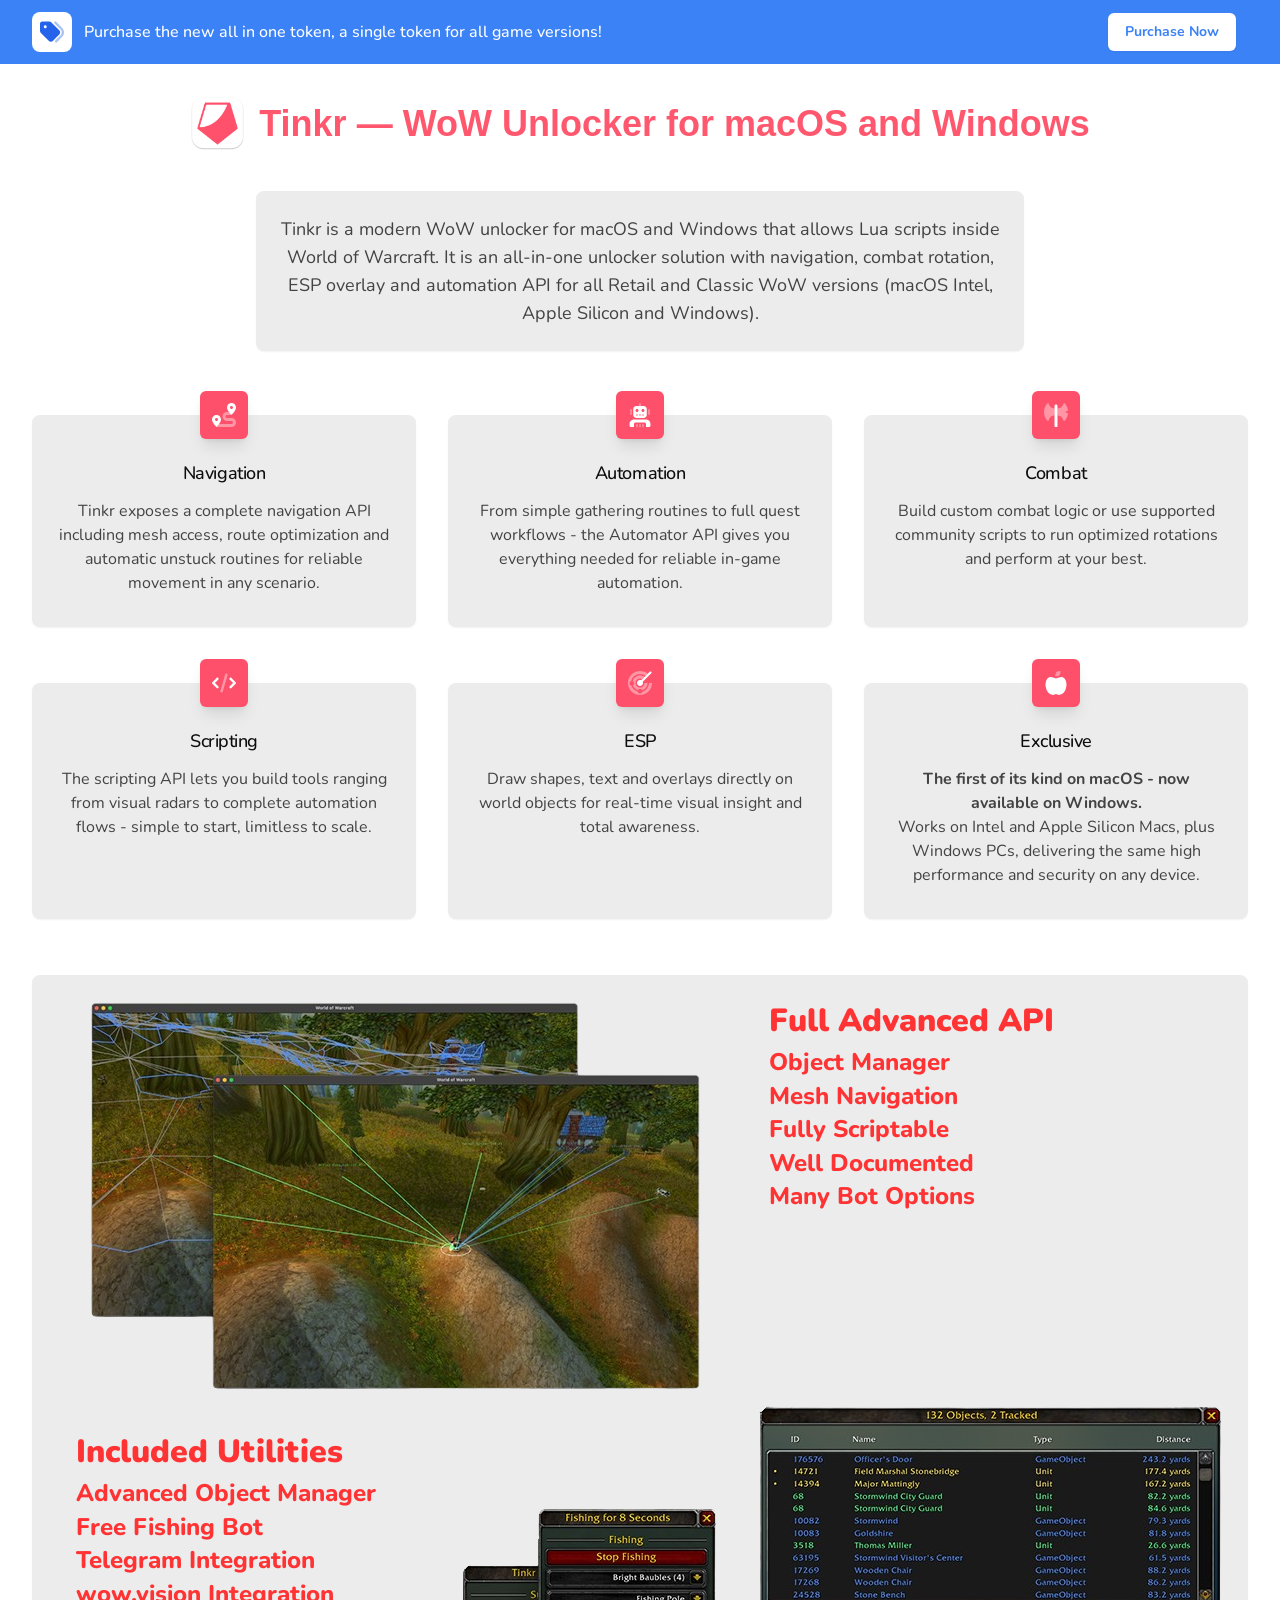
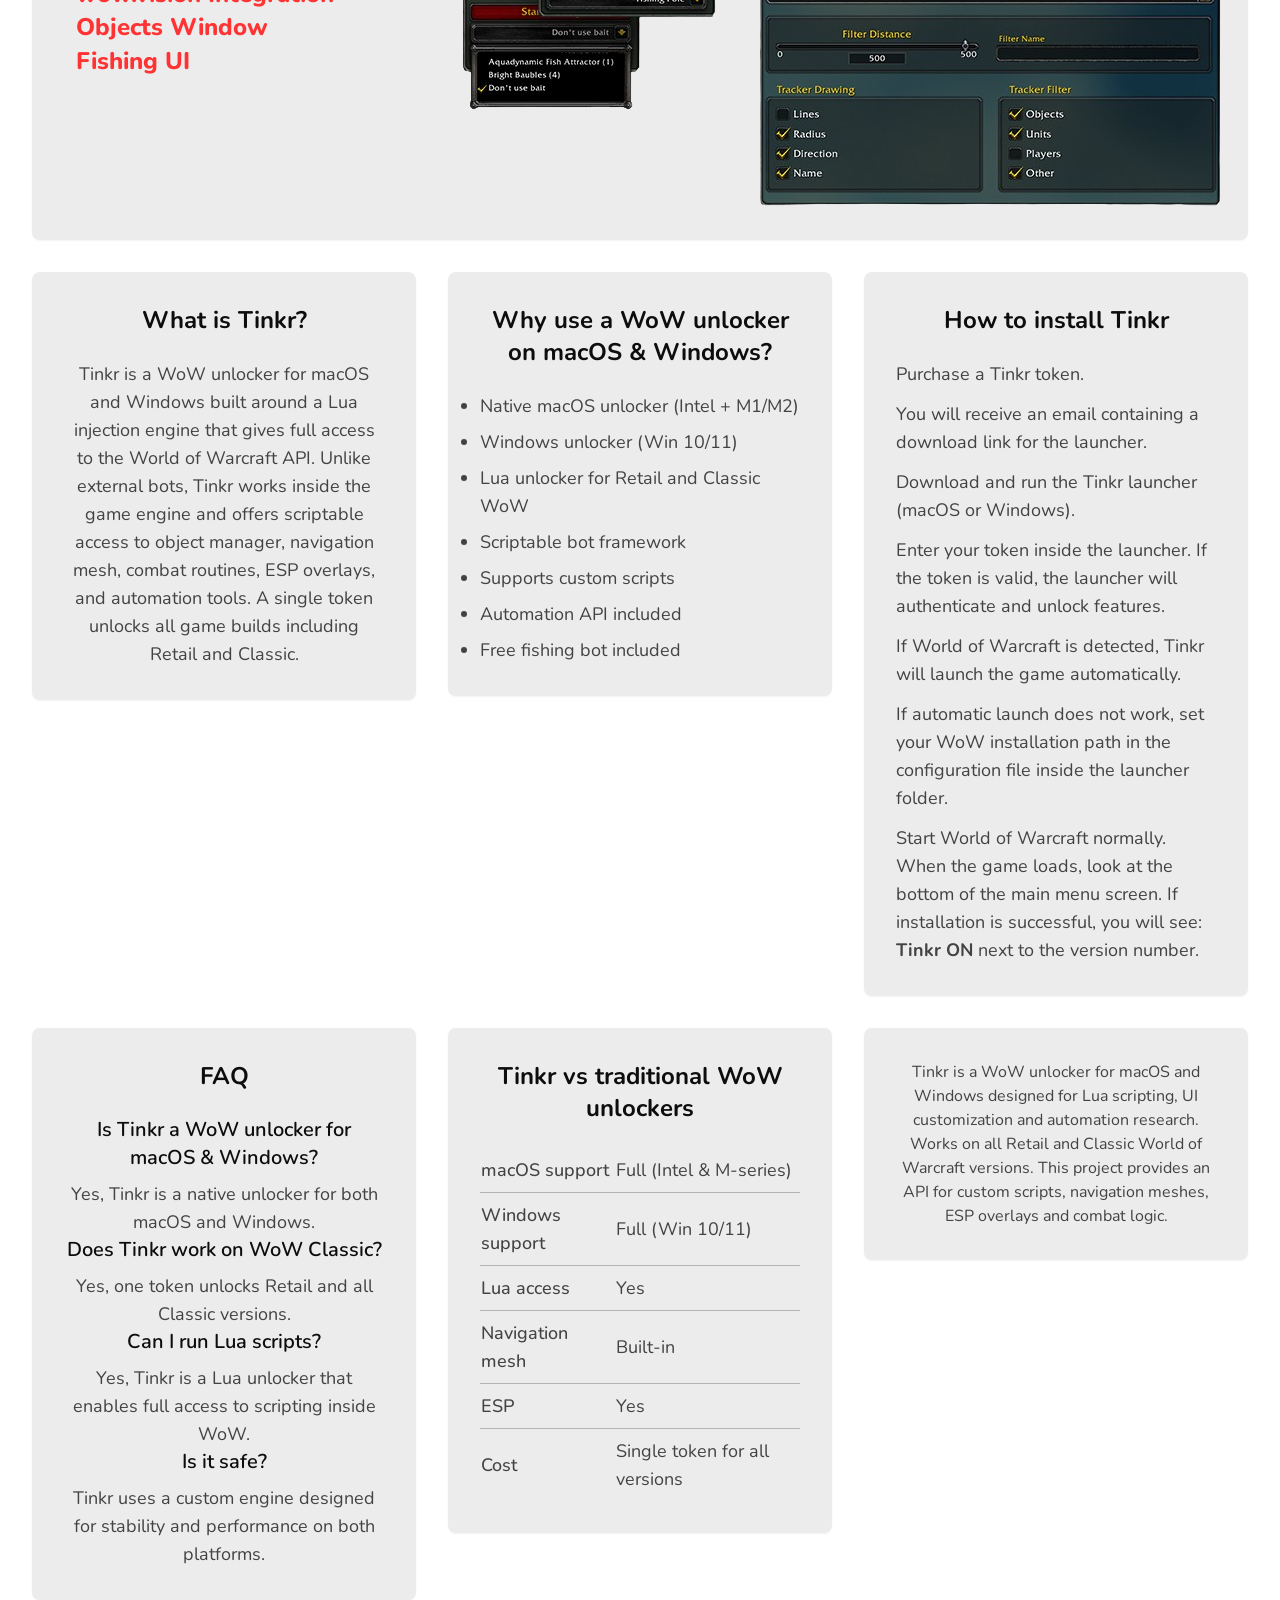
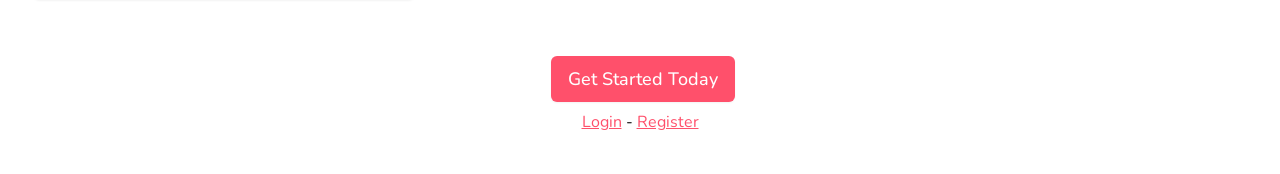
==== index.html @ 145d002d "Add files via upload" ====
<!DOCTYPE html>
<html lang="en">
<head>
    <meta charset="utf-8">
    <meta name="viewport" content="width=device-width, initial-scale=1">
    <title>Tinkr — WoW Unlocker for macOS and Windows | Lua Unlocker for Retail & Classic</title>
    <meta name="description" content="Tinkr is a WoW unlocker for macOS and Windows that enables Lua scripts, automation, navigation, ESP and custom bot development. Supports all Retail builds and all Classic versions (TBC, WotLK, Cata, SoD).">
    <link rel="stylesheet" href="https://fonts.googleapis.com/css2?family=Nunito:wght@400;600;700&display=swap">
    <link rel="stylesheet" href="app.css">
        <link rel="icon" href="favicon.ico" type="image/x-icon">
<script type="application/ld+json">
{
  "@context": "https://schema.org",
  "@type": "WebSite",
  "name": "Tinkr",
  "alternateName": ["Tinkr WoW", "Tinkr Unlocker"],
  "url": "https://tinkr.website/"
}
</script>
<link rel="canonical" href="https://tinkr.website/" />
</head>
<body class="font-sans antialiased">
<div class="min-h-screen">
    <main class="static">
        <div class="bg-blue-500 dark:bg-tdark-700">
        <div class="px-3 py-3 mx-auto max-w-7xl sm:px-6 lg:px-8">
            <div class="flex flex-wrap items-center justify-between">
                <div class="flex items-center flex-1 w-0">
                    <span class="flex hidden p-2 text-blue-600 bg-white rounded-lg dark:bg-tdark-800 dark:text-tdark-300 sm:inline">
                        <svg class="w-6 h-6" fill="currentColor" xmlns="http://www.w3.org/2000/svg" viewBox="0 0 512 512"><defs><style>.fa-secondary{opacity:.4}</style></defs><path class="fa-primary" d="M48 32H197.5C214.5 32 230.7 38.74 242.7 50.75L410.7 218.7C435.7 243.7 435.7 284.3 410.7 309.3L277.3 442.7C252.3 467.7 211.7 467.7 186.7 442.7L18.75 274.7C6.743 262.7 0 246.5 0 229.5V80C0 53.49 21.49 32 48 32L48 32zM112 176C129.7 176 144 161.7 144 144C144 126.3 129.7 112 112 112C94.33 112 80 126.3 80 144C80 161.7 94.33 176 112 176z"/><path class="fa-secondary" d="M311.1 38.93C320.5 29.61 335.7 29.7 344.1 39.13L472.8 168.4C525.1 221.4 525.1 306.6 472.8 359.6L360.8 472.9C351.5 482.3 336.3 482.4 326.9 473.1C317.4 463.8 317.4 448.6 326.7 439.1L438.6 325.9C472.5 291.6 472.5 236.4 438.6 202.1L310.9 72.87C301.5 63.44 301.6 48.25 311.1 38.93V38.93z"/></svg>                    </span>
                                    <p class="ml-3 font-medium text-white truncate">
                        <span class="inline md:hidden">
                            Tinkr All-In-One!
                        </span>
                        <span class="hidden md:inline">
                            Purchase the new all in one token, a single token for all game versions!
                        </span>
                    </p>
                </div>
                <div class="flex-shrink-0 order-3 w-full mt-2 sm:order-2 sm:mt-0 sm:w-auto">
                    <a href=""
                       class="flex items-center justify-center px-4 py-2 text-sm font-bold text-blue-500 bg-white border border-transparent rounded-md shadow-sm dark:text-tdark-400 dark:bg-tdark-800 hover:bg-blue-50 dark:hover:bg-tdark-900">
                        Purchase Now
                    </a>
                </div>
                <div class="flex-shrink-0 order-2 sm:order-3 sm:ml-3"></div>
            </div>
        </div>
    </div>




    <div class="pt-8 pb-10 bg-white dark:bg-tdark-800">
        <div class="max-w-md px-4 mx-auto text-center sm:max-w-3xl sm:px-6 lg:px-8 lg:max-w-7xl">
            <div class="lg:text-center">
<div class="logo2" style="
    display:flex;
    align-items:center;
    justify-content:center;
    gap:14px;
    font-family: 'Inter', 'Roboto', 'Open Sans', sans-serif;
    font-size:36px;
    font-weight:600;
    color:#ff586e;
">
    <img src="logo.png" alt="tinkr logo" style="
        width:55px;
        height:55px;
        display:block;
    ">
    
    <h1 style="margin:0; font-size:36px; font-weight:600; color:#ff586e;">
        Tinkr — WoW Unlocker for macOS and Windows
    </h1>

</div>

<div class="mt-10">
    <div class="max-w-3xl mx-auto">
        <div class="flow-root px-6 py-6 rounded-lg shadow-sm bg-tdark-50 dark:bg-tdark-700">
            <p class="text-lg text-tdark-500 dark:text-tdark-300 text-center leading-relaxed">
                Tinkr is a modern WoW unlocker for macOS and Windows that allows Lua scripts inside World of Warcraft.
                It is an all-in-one unlocker solution with navigation, combat rotation, ESP overlay and automation API
                for all Retail and Classic WoW versions (macOS Intel, Apple Silicon and Windows).
            </p>
        </div>
    </div>
</div>


            </div>

            <div class="mt-10 text-center">
                <div class="grid grid-cols-1 gap-8 sm:grid-cols-2 lg:grid-cols-3">
                    <div class="pt-6">
                        <div class="flow-root h-full px-6 pb-8 rounded-lg shadow-sm bg-tdark-50 dark:bg-tdark-700">
                            <div class="-mt-6">
                                <div>
                                <span
                                    class="inline-flex items-center justify-center p-3 text-white rounded-md shadow-lg bg-tinkr">
                                    <svg class="w-6 h-6" fill="currentColor" xmlns="http://www.w3.org/2000/svg" viewBox="0 0 512 512"><defs><style>.fa-secondary{opacity:.4}</style></defs><path class="fa-primary" d="M512 96C512 160 416 256 416 256C416 256 320 160 320 96C320 42.98 362.1 0 416 0C469 0 512 42.98 512 96zM416 64C398.3 64 384 78.33 384 96C384 113.7 398.3 128 416 128C433.7 128 448 113.7 448 96C448 78.33 433.7 64 416 64zM192 352C192 416 96 512 96 512C96 512 0 416 0 352C0 298.1 42.98 256 96 256C149 256 192 298.1 192 352zM96 320C78.33 320 64 334.3 64 352C64 369.7 78.33 384 96 384C113.7 384 128 369.7 128 352C128 334.3 113.7 320 96 320z"/><path class="fa-secondary" d="M416 256H320C302.3 256 288 270.3 288 288C288 305.7 302.3 320 320 320H416C469 320 512 362.1 512 416C512 469 469 512 416 512H96C96 512 124.1 483.9 149.9 448H416C433.7 448 448 433.7 448 416C448 398.3 433.7 384 416 384H320C266.1 384 224 341 224 288C224 234.1 266.1 192 320 192H362.1C387.9 227.9 416 256 416 256z"/></svg>                                </span>
                                </div>
                                <h3 class="mt-5 text-lg font-medium tracking-tight text-tdark-900 dark:text-tdark-200">Navigation</h3>
                                <p class="mt-3 text-base text-tdark-500 dark:text-tdark-300">
                                    Tinkr exposes a complete navigation API including mesh access, route optimization and automatic unstuck routines for reliable movement in any scenario.
                                </p>
                            </div>
                        </div>
                    </div>

                    <div class="pt-6">
                        <div class="flow-root h-full px-6 pb-8 rounded-lg shadow-sm bg-tdark-50 dark:bg-tdark-700">
                            <div class="-mt-6">
                                <div>
                                <span
                                    class="inline-flex items-center justify-center p-3 text-white rounded-md shadow-lg bg-tinkr">
                                    <svg class="w-6 h-6" fill="currentColor" xmlns="http://www.w3.org/2000/svg" viewBox="0 0 448 512"><defs><style>.fa-secondary{opacity:.4}</style></defs><path class="fa-primary" d="M80 128C80 92.65 108.7 64 144 64H304C339.3 64 368 92.65 368 128V256C368 291.3 339.3 320 304 320H144C108.7 320 80 291.3 80 256V128zM160 128C142.3 128 128 142.3 128 160C128 177.7 142.3 192 160 192C177.7 192 192 177.7 192 160C192 142.3 177.7 128 160 128zM288 192C305.7 192 320 177.7 320 160C320 142.3 305.7 128 288 128C270.3 128 256 142.3 256 160C256 177.7 270.3 192 288 192zM160 272C168.8 272 176 264.8 176 256C176 247.2 168.8 240 160 240C151.2 240 144 247.2 144 256C144 264.8 151.2 272 160 272zM224 240C215.2 240 208 247.2 208 256C208 264.8 215.2 272 224 272C232.8 272 240 264.8 240 256C240 247.2 232.8 240 224 240zM288 272C296.8 272 304 264.8 304 256C304 247.2 296.8 240 288 240C279.2 240 272 247.2 272 256C272 264.8 279.2 272 288 272zM0 448C0 394.1 42.98 352 96 352H352C405 352 448 394.1 448 448V480C448 497.7 433.7 512 416 512H352V448C352 430.3 337.7 416 320 416H128C110.3 416 96 430.3 96 448V512H32C14.33 512 0 497.7 0 480V448z"/><path class="fa-secondary" d="M240 64H208V16C208 7.164 215.2 0 224 0C232.8 0 240 7.164 240 16V64zM48 144V240C48 248.8 40.84 256 32 256C23.16 256 16 248.8 16 240V144C16 135.2 23.16 128 32 128C40.84 128 48 135.2 48 144zM176 512H144V464C144 455.2 151.2 448 160 448C168.8 448 176 455.2 176 464V512zM240 512H208V464C208 455.2 215.2 448 224 448C232.8 448 240 455.2 240 464V512zM288 448C296.8 448 304 455.2 304 464V512H272V464C272 455.2 279.2 448 288 448zM432 240C432 248.8 424.8 256 416 256C407.2 256 400 248.8 400 240V144C400 135.2 407.2 128 416 128C424.8 128 432 135.2 432 144V240z"/></svg>                                </span>
                                </div>
                                <h3 class="mt-5 text-lg font-medium tracking-tight text-tdark-900 dark:text-tdark-200">Automation</h3>
                                <p class="mt-3 text-base text-tdark-500 dark:text-tdark-300">
                                    From simple gathering routines to full quest workflows - the Automator API gives you everything needed for reliable in-game automation.

                                </p>
                            </div>
                        </div>
                    </div>

                    <div class="pt-6">
                        <div class="flow-root h-full px-6 pb-8 rounded-lg shadow-sm bg-tdark-50 dark:bg-tdark-700">
                            <div class="-mt-6">
                                <div>
                                <span
                                    class="inline-flex items-center justify-center p-3 text-white rounded-md shadow-lg bg-tinkr">
                                    <svg class="w-6 h-6" fill="currentColor" xmlns="http://www.w3.org/2000/svg" viewBox="0 0 512 512"><defs><style>.fa-secondary{opacity:.4}</style></defs><path class="fa-primary" d="M288 64v431.1C288 504.8 280.8 512 272 512h-32C231.2 512 224 504.8 224 496V64c0-17.67 14.33-32 32-32S288 46.33 288 64z"/><path class="fa-secondary" d="M101 13.61c-3.125-13-17.66-18.13-26.78-8.876C28.63 50.86 0 117.6 0 192s28.62 141.1 74.25 187.3c9.125 9.252 23.66 4.126 26.78-8.876c5.404-22.65 15.54-42.94 29.19-59.58C152.9 283.2 188.3 269.1 224 269.1V114.9c-35.74 0-71.12-14.03-93.78-41.67C116.6 56.55 106.4 36.25 101 13.61zM512 160.9c-6.854-61.57-33.46-116.3-72.63-155.8c-9.139-9.209-24.54-4.087-27.58 8.524c-6.09 25.24-18.08 47.59-34.33 65.18c-22.41 24.26-55.3 36.07-88.33 36.07H288v154.3h1.127c33.03 0 65.92 11.81 88.33 36.07c16.25 17.59 28.24 39.93 34.33 65.18c3.043 12.61 18.44 17.73 27.58 8.523C478.5 339.4 505.1 284.7 512 223.1L449.3 192L512 160.9z"/></svg>                                </span>
                                </div>
                                <h3 class="mt-5 text-lg font-medium tracking-tight text-tdark-900 dark:text-tdark-200">Combat</h3>
                                <p class="mt-3 text-base text-tdark-500 dark:text-tdark-300">
                                    Build custom combat logic or use supported community scripts to run optimized rotations and perform at your best.
                                </p>
                            </div>
                        </div>
                    </div>

                    <div class="pt-6">
                        <div class="flow-root h-full px-6 pb-8 rounded-lg shadow-sm bg-tdark-50 dark:bg-tdark-700">
                            <div class="-mt-6">
                                <div>
                                <span
                                    class="inline-flex items-center justify-center p-3 text-white rounded-md shadow-lg bg-tinkr">
                                    <svg class="w-6 h-6" fill="currentColor" xmlns="http://www.w3.org/2000/svg" viewBox="0 0 640 512"><defs><style>.fa-secondary{opacity:.4}</style></defs><path class="fa-primary" d="M518.6 121.4L630.6 233.4C643.1 245.9 643.1 266.1 630.6 278.6L518.6 390.6C506.1 403.1 485.9 403.1 473.4 390.6C460.9 378.1 460.9 357.9 473.4 345.4L562.7 256L473.4 166.6C460.9 154.1 460.9 133.9 473.4 121.4C485.9 108.9 506.1 108.9 518.6 121.4V121.4zM166.6 166.6L77.25 256L166.6 345.4C179.1 357.9 179.1 378.1 166.6 390.6C154.1 403.1 133.9 403.1 121.4 390.6L9.372 278.6C-3.124 266.1-3.124 245.9 9.372 233.4L121.4 121.4C133.9 108.9 154.1 108.9 166.6 121.4C179.1 133.9 179.1 154.1 166.6 166.6V166.6z"/><path class="fa-secondary" d="M414.8 40.79L286.8 488.8C281.9 505.8 264.2 515.6 247.2 510.8C230.2 505.9 220.4 488.2 225.2 471.2L353.2 23.21C358.1 6.216 375.8-3.624 392.8 1.232C409.8 6.087 419.6 23.8 414.8 40.79z"/></svg>                                </span>
                                </div>
                                <h3 class="mt-5 text-lg font-medium tracking-tight text-tdark-900 dark:text-tdark-200">Scripting</h3>
                                <p class="mt-3 text-base text-tdark-500 dark:text-tdark-300">
                                    The scripting API lets you build tools ranging from visual radars to complete automation flows - simple to start, limitless to scale.
                                </p>
                            </div>
                        </div>
                    </div>

                    <div class="pt-6">
                        <div class="flow-root h-full px-6 pb-8 rounded-lg shadow-sm bg-tdark-50 dark:bg-tdark-700">
                            <div class="-mt-6">
                                <div>
                                <span
                                    class="inline-flex items-center justify-center p-3 text-white rounded-md shadow-lg bg-tinkr">
                                    <svg class="w-6 h-6" fill="currentColor" xmlns="http://www.w3.org/2000/svg" viewBox="0 0 512 512"><defs><style>.fa-secondary{opacity:.4}</style></defs><path class="fa-primary" d="M314.9 231C318.2 238.7 320 247.1 320 256C320 291.3 291.3 320 256 320C220.7 320 192 291.3 192 256C192 220.7 220.7 192 256 192C264.9 192 273.3 193.8 280.1 197.1L463 15.03C472.4 5.657 487.6 5.657 496.1 15.03C506.3 24.4 506.3 39.6 496.1 48.97L314.9 231z"/><path class="fa-secondary" d="M350.9 127.2L304.8 173.3C290.5 164.8 273.8 160 256 160C202.1 160 160 202.1 160 256C160 309 202.1 352 256 352C309 352 352 309 352 256H416C416 329.5 366.4 391.5 298.8 410.2C290.8 394.7 274.7 384 256 384C237.3 384 221.2 394.7 213.2 410.2C161.6 395.9 120.4 356.4 103.9 305.7C118.3 297.4 128 281.8 128 264C128 244.6 116.5 227.9 99.99 220.3C116.2 149.1 179.9 96 256 96C291.5 96 324.3 107.6 350.9 127.2V127.2zM373.7 104.3C341.2 79.05 300.4 64 256 64C163.1 64 85.66 129.9 67.85 217.6C47.22 222.9 32 241.7 32 264C32 287.8 49.35 307.6 72.1 311.4C91.43 375.7 143.6 425.8 209.1 442.2C213.8 463.8 233 480 256 480C278.1 480 298.2 463.8 302.9 442.2C386.3 421.3 448 345.9 448 256H512C512 397.4 397.4 512 256 512C114.6 512 0 397.4 0 256C0 114.6 114.6 0 256 0C318.1 0 374.9 22.08 419.3 58.8L373.7 104.3z"/></svg>                                </span>
                                </div>
                                <h3 class="mt-5 text-lg font-medium tracking-tight text-tdark-900 dark:text-tdark-200">ESP</h3>
                                <p class="mt-3 text-base text-tdark-500 dark:text-tdark-300">
                                   Draw shapes, text and overlays directly on world objects for real-time visual insight and total awareness.
                                </p>
                            </div>
                        </div>
                    </div>

                    <div class="pt-6">
                        <div class="flow-root h-full px-6 pb-8 rounded-lg shadow-sm bg-tdark-50 dark:bg-tdark-700">
                            <div class="-mt-6">
                                <div>
                                <span
                                    class="inline-flex items-center justify-center p-3 text-white rounded-md shadow-lg bg-tinkr">
                                    <svg class="w-6 h-6" fill="currentColor" fill="currentColor" xmlns="http://www.w3.org/2000/svg" viewBox="0 0 448 512"><defs><style>.fa-secondary{opacity:.4}</style></defs><path d="M295.92 88q-14 13-37 19a116.69 116.69 0 0 1-35 5l-15-1a128.32 128.32 0 0 1 0-32q4-36 23-55 14-13 37-19a116.69 116.69 0 0 1 35-5l15 1 1 15a117.29 117.29 0 0 1-5 35q-6 23-19 37z" class="fa-secondary"/><path d="M350.86 129q39 7 63.92 42 22 31 30 78a248.7 248.7 0 0 1-1 86q-12 71-47.94 119-43 58-107.87 58-16 0-35-10a56.45 56.45 0 0 0-57.97 0q-19 10-35 10-64.85 0-107.8-58-36-48-47.94-119a248.7 248.7 0 0 1-1-86q8-47 30-78 25-35 63.92-42 24-4 65.92 7 36 10 60.93 24 25-14 60.93-24 41.93-11 65.9-7z" class="fa-primary"/></svg>                                </span>
                                </div>
                                <h3 class="mt-5 text-lg font-medium tracking-tight text-tdark-900 dark:text-tdark-200">Exclusive</h3>
                                <p class="mt-3 text-base text-tdark-500 dark:text-tdark-300">
                                    <b>The first of its kind on macOS - now available on Windows.</b><br />
Works on Intel and Apple Silicon Macs, plus Windows PCs, delivering the same high performance and security on any device.
                                </p>
                            </div>
                        </div>
                    </div>

<div class="pt-6 md:col-span-2 lg:col-span-3">
  <div class="flow-root h-full px-6 pb-8 rounded-lg shadow-sm bg-tdark-50 dark:bg-tdark-700">

    <style>
      .info-row {
        display:flex;
        align-items:flex-start;
        gap:50px;
      }

      .info-left img {
        display:block;
        width:auto;
        height:auto;
        max-width:100%;
        position:relative;
        left:30px;  
        top:25px;
      }

      .info-right {
        margin-left:40px; 
        margin-top:30px; 
        flex:1; 
        text-align:left;
      }

      .info-right h2 {
        margin:0 0 12px 0; 
        color:#ff3333; 
        font-weight:900; 
        font-size:48px; 
        line-height:1;
      }

      .info-right ul {
        list-style:none; 
        margin:0; 
        padding:0;
      }

      .info-right li {
        color:#ff3333; 
        font-weight:800; 
        font-size:36px; 
        margin:0 0 8px 0; 
        line-height:1.15;
      }

.info-images {
  display:flex;
  gap:20px;
  align-items:center;
  margin-top:30px;
}
      .info-images img {
        display:block;
        width:auto;
        height:auto;
        max-width:450px;
      }

      @media(max-width:980px){
        .info-row { flex-direction:column; gap:20px; }
        .info-left img { left:0; top:0; width:100%; }
        .info-right { margin-left:0; margin-top:18px; }
        .info-right h2 { font-size:32px; }
        .info-right li { font-size:18px; }
        .info-images { flex-direction:column; }
        .info-images img { max-width:100%; }
      }
    </style>

    <div class="info-row">
      <div class="info-left">
        <img src="image1.png" alt="Radar tinkr">
      </div>

      <div class="info-right">
        <h2>Full Advanced API</h2>
        <ul>
          <li>Object Manager</li>
          <li>Mesh Navigation</li>
          <li>Fully Scriptable</li>
          <li>Well Documented</li>
          <li>Many Bot Options</li>
        </ul>
      </div>
    </div>

<div class="info-row" style="margin-top:60px;">

  <style>
    .info-row h2 {
      font-size:32px;
      font-weight:900;
      color:#ff3333;
      margin:0 0 12px 0;
      line-height:1;
    }

    .info-row ul {
      list-style:none;
      margin:0;
      padding:0;
    }
    .info-row ul li {
      font-size:24px;
      font-weight:800;
      color:#ff3333;
      margin:0 0 6px 0;
      line-height:1.15;
    }

    .info-images {
      display:flex;
      align-items:center; 
      justify-content:center;
      gap:40px;
margin-top:-30px;
    }
    .info-images img {
      display:block;
      height:auto;
      max-width:100%;
    }
  </style>

  <div class="info-right" style="margin-top:0; margin-left:20px;">
    <h2>Included Utilities</h2>
    <ul>
      <li>Advanced Object Manager</li>
      <li>Free Fishing Bot</li>
      <li>Telegram Integration</li>
      <li>wow.vision Integration</li>
      <li>Objects Window</li>
      <li>Fishing UI</li>
    </ul>
  </div>

  <div class="info-images">
    <img src="image3.png" alt="Object detect tinkr">
    <img src="image2.png" alt="Fish wow bot tinkr">
  </div>
</div>

  </div>
</div>




<div class="mt-16">
  <div class="max-w-4xl mx-auto">
    <div class="flow-root px-8 py-8 rounded-lg shadow-sm bg-tdark-50 dark:bg-tdark-700">
      
      <h2 class="text-2xl font-bold text-tdark-900 dark:text-tdark-100 text-center mb-6">
        What is Tinkr?
      </h2>

      <p class="text-lg text-tdark-500 dark:text-tdark-300 leading-relaxed text-center">
        Tinkr is a WoW unlocker for macOS and Windows built around a Lua injection engine that gives full access 
        to the World of Warcraft API. Unlike external bots, Tinkr works inside the game engine and 
        offers scriptable access to object manager, navigation mesh, combat routines, ESP overlays, 
        and automation tools. A single token unlocks all game builds including Retail and Classic.
      </p>
    </div>
  </div>
</div>

<div class="mt-16">
  <div class="max-w-4xl mx-auto">
    <div class="flow-root px-8 py-8 rounded-lg shadow-sm bg-tdark-50 dark:bg-tdark-700">

      <h2 class="text-2xl font-bold text-tdark-900 dark:text-tdark-100 text-center mb-6">
        Why use a WoW unlocker on macOS & Windows?
      </h2>

      <ul class="text-lg text-tdark-500 dark:text-tdark-300 leading-relaxed space-y-2 list-disc max-w-md mx-auto text-left">
        <li>Native macOS unlocker (Intel + M1/M2)</li>
        <li>Windows unlocker (Win 10/11)</li>
        <li>Lua unlocker for Retail and Classic WoW</li>
        <li>Scriptable bot framework</li>
        <li>Supports custom scripts</li>
        <li>Automation API included</li>
        <li>Free fishing bot included</li>
      </ul>

    </div>
  </div>
</div>


<div class="mt-16">
  <div class="max-w-4xl mx-auto">
    <div class="flow-root px-8 py-8 rounded-lg shadow-sm bg-tdark-50 dark:bg-tdark-700">

      <h2 class="text-2xl font-bold text-tdark-900 dark:text-tdark-100 text-center mb-6">
        How to install Tinkr
      </h2>

      <ol class="text-lg text-tdark-500 dark:text-tdark-300 leading-relaxed space-y-3 list-decimal max-w-2xl mx-auto text-left">

        <li>Purchase a Tinkr token.</li>

        <li>You will receive an email containing a download link for the launcher.</li>

        <li>Download and run the Tinkr launcher (macOS or Windows).</li>

        <li>Enter your token inside the launcher. If the token is valid, the launcher will authenticate and unlock features.</li>

        <li>If World of Warcraft is detected, Tinkr will launch the game automatically.</li>

        <li>If automatic launch does not work, set your WoW installation path in the configuration file inside the launcher folder.</li>

        <li>Start World of Warcraft normally. When the game loads, look at the bottom of the main menu screen. If installation is successful, you will see: <strong>Tinkr ON</strong> next to the version number.</li>

      </ol>

    </div>
  </div>
</div>


<div class="mt-16">
  <div class="max-w-4xl mx-auto">
    <div class="flow-root px-8 py-8 rounded-lg shadow-sm bg-tdark-50 dark:bg-tdark-700">

      <h2 class="text-2xl font-bold text-tdark-900 dark:text-tdark-100 text-center mb-6">
        FAQ
      </h2>

      <div class="space-y-8">

        <div>
          <h3 class="text-xl font-semibold text-tdark-900 dark:text-tdark-200">Is Tinkr a WoW unlocker for macOS & Windows?</h3>
          <p class="mt-2 text-lg text-tdark-500 dark:text-tdark-300 leading-relaxed">
            Yes, Tinkr is a native unlocker for both macOS and Windows.
          </p>
        </div>

        <div>
          <h3 class="text-xl font-semibold text-tdark-900 dark:text-tdark-200">Does Tinkr work on WoW Classic?</h3>
          <p class="mt-2 text-lg text-tdark-500 dark:text-tdark-300 leading-relaxed">
            Yes, one token unlocks Retail and all Classic versions.
          </p>
        </div>

        <div>
          <h3 class="text-xl font-semibold text-tdark-900 dark:text-tdark-200">Can I run Lua scripts?</h3>
          <p class="mt-2 text-lg text-tdark-500 dark:text-tdark-300 leading-relaxed">
            Yes, Tinkr is a Lua unlocker that enables full access to scripting inside WoW.
          </p>
        </div>

        <div>
          <h3 class="text-xl font-semibold text-tdark-900 dark:text-tdark-200">Is it safe?</h3>
          <p class="mt-2 text-lg text-tdark-500 dark:text-tdark-300 leading-relaxed">
            Tinkr uses a custom engine designed for stability and performance on both platforms.
          </p>
        </div>

      </div>

    </div>
  </div>
</div>

<div class="mt-16">
  <div class="max-w-4xl mx-auto">
    <div class="flow-root px-8 py-8 rounded-lg shadow-sm bg-tdark-50 dark:bg-tdark-700">

      <h2 class="text-2xl font-bold text-tdark-900 dark:text-tdark-100 text-center mb-6">
        Tinkr vs traditional WoW unlockers
      </h2>

      <div class="overflow-x-auto">
        <table class="w-full text-lg text-tdark-500 dark:text-tdark-300 leading-relaxed mx-auto text-left">
          <tbody class="divide-y divide-tdark-200 dark:divide-tdark-600">
            <tr><td class="py-2 font-medium">macOS support</td><td class="py-2">Full (Intel & M-series)</td></tr>
            <tr><td class="py-2 font-medium">Windows support</td><td class="py-2">Full (Win 10/11)</td></tr>
            <tr><td class="py-2 font-medium">Lua access</td><td class="py-2">Yes</td></tr>
            <tr><td class="py-2 font-medium">Navigation mesh</td><td class="py-2">Built-in</td></tr>
            <tr><td class="py-2 font-medium">ESP</td><td class="py-2">Yes</td></tr>
            <tr><td class="py-2 font-medium">Cost</td><td class="py-2">Single token for all versions</td></tr>
          </tbody>
        </table>
      </div>

    </div>
  </div>
</div>

<div class="mt-16">
  <div class="max-w-4xl mx-auto">
    <div class="flow-root px-8 py-8 rounded-lg shadow-sm bg-tdark-50 dark:bg-tdark-700">

      <p class="text-base text-tdark-500 dark:text-tdark-300 leading-relaxed text-center">
        Tinkr is a WoW unlocker for macOS and Windows designed for Lua scripting, UI customization and 
        automation research. Works on all Retail and Classic World of Warcraft versions. This project 
        provides an API for custom scripts, navigation meshes, ESP overlays and combat logic.
      </p>

    </div>
  </div>
</div>

<div class="pt-6 md:col-span-2 lg:col-span-3">
                                                    <div class="flow-root text-center">
                                <div>
                                    <a class="btn-landing" href="">Get Started Today</a>
                                </div>
                                <div class="mt-2">
                                    <a class="link" href="">Login</a> - <a class="link" href="">Register</a>
                                </div>
                            </div>
                                            </div>
                </div>
            </div>
        </div>
    </div>

        <div class="absolute top-20 right-3">
            <button
                x-cloak
                @click="darkMode = !darkMode"
                id="theme-toggle"
                type="button"
                class="text-tdark-500 dark:text-tdark-400 hover:bg-tdark-100 dark:hover:bg-tdark-700 focus:outline-none focus:ring-4 focus:ring-tdark-200 dark:focus:ring-tdark-700 rounded-lg text-sm p-2.5"
            >
                <svg
                    x-show="!darkMode"
                    id="theme-toggle-dark-icon"
                    class="w-5 h-5"
                    fill="currentColor"
                    viewBox="0 0 20 20"
                    xmlns="http://www.w3.org/2000/svg"
                >
                    <path
                        d="M17.293 13.293A8 8 0 016.707 2.707a8.001 8.001 0 1010.586 10.586z"
                    ></path>
                </svg>
                <svg
                    x-show="darkMode"
                    id="theme-toggle-light-icon"
                    class="w-5 h-5"
                    fill="currentColor"
                    viewBox="0 0 20 20"
                    xmlns="http://www.w3.org/2000/svg"
                >
                    <path
                        d="M10 2a1 1 0 011 1v1a1 1 0 11-2 0V3a1 1 0 011-1zm4 8a4 4 0 11-8 0 4 4 0 018 0zm-.464 4.95l.707.707a1 1 0 001.414-1.414l-.707-.707a1 1 0 00-1.414 1.414zm2.12-10.607a1 1 0 010 1.414l-.706.707a1 1 0 11-1.414-1.414l.707-.707a1 1 0 011.414 0zM17 11a1 1 0 100-2h-1a1 1 0 100 2h1zm-7 4a1 1 0 011 1v1a1 1 0 11-2 0v-1a1 1 0 011-1zM5.05 6.464A1 1 0 106.465 5.05l-.708-.707a1 1 0 00-1.414 1.414l.707.707zm1.414 8.486l-.707.707a1 1 0 01-1.414-1.414l.707-.707a1 1 0 011.414 1.414zM4 11a1 1 0 100-2H3a1 1 0 000 2h1z"
                        fill-rule="evenodd"
                        clip-rule="evenodd"
                    ></path>
                </svg>
            </button>
        </div>
    </main>
</div>
</body>
</html>
---- app.css ----
/*
! tailwindcss v3.0.24 | MIT License | https://tailwindcss.com
*//*
1. Prevent padding and border from affecting element width. (https://github.com/mozdevs/cssremedy/issues/4)
2. Allow adding a border to an element by just adding a border-width. (https://github.com/tailwindcss/tailwindcss/pull/116)
*/

*,
::before,
::after {
  box-sizing: border-box; /* 1 */
  border-width: 0; /* 2 */
  border-style: solid; /* 2 */
  border-color: #e5e7eb; /* 2 */
}

::before,
::after {
  --tw-content: '';
}

/*
1. Use a consistent sensible line-height in all browsers.
2. Prevent adjustments of font size after orientation changes in iOS.
3. Use a more readable tab size.
4. Use the user's configured `sans` font-family by default.
*/

html {
  line-height: 1.5; /* 1 */
  -webkit-text-size-adjust: 100%; /* 2 */
  -moz-tab-size: 4; /* 3 */
  -o-tab-size: 4;
     tab-size: 4; /* 3 */
  font-family: Nunito, ui-sans-serif, system-ui, -apple-system, BlinkMacSystemFont, "Segoe UI", Roboto, "Helvetica Neue", Arial, "Noto Sans", sans-serif, "Apple Color Emoji", "Segoe UI Emoji", "Segoe UI Symbol", "Noto Color Emoji"; /* 4 */
}

/*
1. Remove the margin in all browsers.
2. Inherit line-height from `html` so users can set them as a class directly on the `html` element.
*/

body {
  margin: 0; /* 1 */
  line-height: inherit; /* 2 */
}

/*
1. Add the correct height in Firefox.
2. Correct the inheritance of border color in Firefox. (https://bugzilla.mozilla.org/show_bug.cgi?id=190655)
3. Ensure horizontal rules are visible by default.
*/

hr {
  height: 0; /* 1 */
  color: inherit; /* 2 */
  border-top-width: 1px; /* 3 */
}

/*
Add the correct text decoration in Chrome, Edge, and Safari.
*/

abbr:where([title]) {
  -webkit-text-decoration: underline dotted;
          text-decoration: underline dotted;
}

/*
Remove the default font size and weight for headings.
*/

h1,
h2,
h3,
h4,
h5,
h6 {
  font-size: inherit;
  font-weight: inherit;
}

/*
Reset links to optimize for opt-in styling instead of opt-out.
*/

a {
  color: inherit;
  text-decoration: inherit;
}

/*
Add the correct font weight in Edge and Safari.
*/

b,
strong {
  font-weight: bolder;
}

/*
1. Use the user's configured `mono` font family by default.
2. Correct the odd `em` font sizing in all browsers.
*/

code,
kbd,
samp,
pre {
  font-family: ui-monospace, SFMono-Regular, Menlo, Monaco, Consolas, "Liberation Mono", "Courier New", monospace; /* 1 */
  font-size: 1em; /* 2 */
}

/*
Add the correct font size in all browsers.
*/

small {
  font-size: 80%;
}

/*
Prevent `sub` and `sup` elements from affecting the line height in all browsers.
*/

sub,
sup {
  font-size: 75%;
  line-height: 0;
  position: relative;
  vertical-align: baseline;
}

sub {
  bottom: -0.25em;
}

sup {
  top: -0.5em;
}

/*
1. Remove text indentation from table contents in Chrome and Safari. (https://bugs.chromium.org/p/chromium/issues/detail?id=999088, https://bugs.webkit.org/show_bug.cgi?id=201297)
2. Correct table border color inheritance in all Chrome and Safari. (https://bugs.chromium.org/p/chromium/issues/detail?id=935729, https://bugs.webkit.org/show_bug.cgi?id=195016)
3. Remove gaps between table borders by default.
*/

table {
  text-indent: 0; /* 1 */
  border-color: inherit; /* 2 */
  border-collapse: collapse; /* 3 */
}

/*
1. Change the font styles in all browsers.
2. Remove the margin in Firefox and Safari.
3. Remove default padding in all browsers.
*/

button,
input,
optgroup,
select,
textarea {
  font-family: inherit; /* 1 */
  font-size: 100%; /* 1 */
  line-height: inherit; /* 1 */
  color: inherit; /* 1 */
  margin: 0; /* 2 */
  padding: 0; /* 3 */
}

/*
Remove the inheritance of text transform in Edge and Firefox.
*/

button,
select {
  text-transform: none;
}

/*
1. Correct the inability to style clickable types in iOS and Safari.
2. Remove default button styles.
*/

button,
[type='button'],
[type='reset'],
[type='submit'] {
  -webkit-appearance: button; /* 1 */
  background-color: transparent; /* 2 */
  background-image: none; /* 2 */
}

/*
Use the modern Firefox focus style for all focusable elements.
*/

:-moz-focusring {
  outline: auto;
}

/*
Remove the additional `:invalid` styles in Firefox. (https://github.com/mozilla/gecko-dev/blob/2f9eacd9d3d995c937b4251a5557d95d494c9be1/layout/style/res/forms.css#L728-L737)
*/

:-moz-ui-invalid {
  box-shadow: none;
}

/*
Add the correct vertical alignment in Chrome and Firefox.
*/

progress {
  vertical-align: baseline;
}

/*
Correct the cursor style of increment and decrement buttons in Safari.
*/

::-webkit-inner-spin-button,
::-webkit-outer-spin-button {
  height: auto;
}

/*
1. Correct the odd appearance in Chrome and Safari.
2. Correct the outline style in Safari.
*/

[type='search'] {
  -webkit-appearance: textfield; /* 1 */
  outline-offset: -2px; /* 2 */
}

/*
Remove the inner padding in Chrome and Safari on macOS.
*/

::-webkit-search-decoration {
  -webkit-appearance: none;
}

/*
1. Correct the inability to style clickable types in iOS and Safari.
2. Change font properties to `inherit` in Safari.
*/

::-webkit-file-upload-button {
  -webkit-appearance: button; /* 1 */
  font: inherit; /* 2 */
}

/*
Add the correct display in Chrome and Safari.
*/

summary {
  display: list-item;
}

/*
Removes the default spacing and border for appropriate elements.
*/

blockquote,
dl,
dd,
h1,
h2,
h3,
h4,
h5,
h6,
hr,
figure,
p,
pre {
  margin: 0;
}

fieldset {
  margin: 0;
  padding: 0;
}

legend {
  padding: 0;
}

ol,
ul,
menu {
  list-style: none;
  margin: 0;
  padding: 0;
}

/*
Prevent resizing textareas horizontally by default.
*/

textarea {
  resize: vertical;
}

/*
1. Reset the default placeholder opacity in Firefox. (https://github.com/tailwindlabs/tailwindcss/issues/3300)
2. Set the default placeholder color to the user's configured gray 400 color.
*/

input::-moz-placeholder, textarea::-moz-placeholder {
  opacity: 1; /* 1 */
  color: #9ca3af; /* 2 */
}

input:-ms-input-placeholder, textarea:-ms-input-placeholder {
  opacity: 1; /* 1 */
  color: #9ca3af; /* 2 */
}

input::placeholder,
textarea::placeholder {
  opacity: 1; /* 1 */
  color: #9ca3af; /* 2 */
}

/*
Set the default cursor for buttons.
*/

button,
[role="button"] {
  cursor: pointer;
}

/*
Make sure disabled buttons don't get the pointer cursor.
*/
:disabled {
  cursor: default;
}

/*
1. Make replaced elements `display: block` by default. (https://github.com/mozdevs/cssremedy/issues/14)
2. Add `vertical-align: middle` to align replaced elements more sensibly by default. (https://github.com/jensimmons/cssremedy/issues/14#issuecomment-634934210)
   This can trigger a poorly considered lint error in some tools but is included by design.
*/

img,
svg,
video,
canvas,
audio,
iframe,
embed,
object {
  display: block; /* 1 */
  vertical-align: middle; /* 2 */
}

/*
Constrain images and videos to the parent width and preserve their intrinsic aspect ratio. (https://github.com/mozdevs/cssremedy/issues/14)
*/

img,
video {
  max-width: 100%;
  height: auto;
}

/*
Ensure the default browser behavior of the `hidden` attribute.
*/

[hidden] {
  display: none;
}

[type='text'],[type='email'],[type='url'],[type='password'],[type='number'],[type='date'],[type='datetime-local'],[type='month'],[type='search'],[type='tel'],[type='time'],[type='week'],[multiple],textarea,select {
  -webkit-appearance: none;
     -moz-appearance: none;
          appearance: none;
  background-color: #fff;
  border-color: #6b7280;
  border-width: 1px;
  border-radius: 0px;
  padding-top: 0.5rem;
  padding-right: 0.75rem;
  padding-bottom: 0.5rem;
  padding-left: 0.75rem;
  font-size: 1rem;
  line-height: 1.5rem;
  --tw-shadow: 0 0 #0000;
}

[type='text']:focus, [type='email']:focus, [type='url']:focus, [type='password']:focus, [type='number']:focus, [type='date']:focus, [type='datetime-local']:focus, [type='month']:focus, [type='search']:focus, [type='tel']:focus, [type='time']:focus, [type='week']:focus, [multiple]:focus, textarea:focus, select:focus {
  outline: 2px solid transparent;
  outline-offset: 2px;
  --tw-ring-inset: var(--tw-empty,/*!*/ /*!*/);
  --tw-ring-offset-width: 0px;
  --tw-ring-offset-color: #fff;
  --tw-ring-color: #2563eb;
  --tw-ring-offset-shadow: var(--tw-ring-inset) 0 0 0 var(--tw-ring-offset-width) var(--tw-ring-offset-color);
  --tw-ring-shadow: var(--tw-ring-inset) 0 0 0 calc(1px + var(--tw-ring-offset-width)) var(--tw-ring-color);
  box-shadow: var(--tw-ring-offset-shadow), var(--tw-ring-shadow), var(--tw-shadow);
  border-color: #2563eb;
}

input::-moz-placeholder, textarea::-moz-placeholder {
  color: #6b7280;
  opacity: 1;
}

input:-ms-input-placeholder, textarea:-ms-input-placeholder {
  color: #6b7280;
  opacity: 1;
}

input::placeholder,textarea::placeholder {
  color: #6b7280;
  opacity: 1;
}

::-webkit-datetime-edit-fields-wrapper {
  padding: 0;
}

::-webkit-date-and-time-value {
  min-height: 1.5em;
}

::-webkit-datetime-edit,::-webkit-datetime-edit-year-field,::-webkit-datetime-edit-month-field,::-webkit-datetime-edit-day-field,::-webkit-datetime-edit-hour-field,::-webkit-datetime-edit-minute-field,::-webkit-datetime-edit-second-field,::-webkit-datetime-edit-millisecond-field,::-webkit-datetime-edit-meridiem-field {
  padding-top: 0;
  padding-bottom: 0;
}

select {
  background-image: url("data:image/svg+xml,%3csvg xmlns='http://www.w3.org/2000/svg' fill='none' viewBox='0 0 20 20'%3e%3cpath stroke='%236b7280' stroke-linecap='round' stroke-linejoin='round' stroke-width='1.5' d='M6 8l4 4 4-4'/%3e%3c/svg%3e");
  background-position: right 0.5rem center;
  background-repeat: no-repeat;
  background-size: 1.5em 1.5em;
  padding-right: 2.5rem;
  -webkit-print-color-adjust: exact;
     color-adjust: exact;
          print-color-adjust: exact;
}

[multiple] {
  background-image: initial;
  background-position: initial;
  background-repeat: unset;
  background-size: initial;
  padding-right: 0.75rem;
  -webkit-print-color-adjust: unset;
     color-adjust: unset;
          print-color-adjust: unset;
}

[type='checkbox'],[type='radio'] {
  -webkit-appearance: none;
     -moz-appearance: none;
          appearance: none;
  padding: 0;
  -webkit-print-color-adjust: exact;
     color-adjust: exact;
          print-color-adjust: exact;
  display: inline-block;
  vertical-align: middle;
  background-origin: border-box;
  -webkit-user-select: none;
     -moz-user-select: none;
      -ms-user-select: none;
          user-select: none;
  flex-shrink: 0;
  height: 1rem;
  width: 1rem;
  color: #2563eb;
  background-color: #fff;
  border-color: #6b7280;
  border-width: 1px;
  --tw-shadow: 0 0 #0000;
}

[type='checkbox'] {
  border-radius: 0px;
}

[type='radio'] {
  border-radius: 100%;
}

[type='checkbox']:focus,[type='radio']:focus {
  outline: 2px solid transparent;
  outline-offset: 2px;
  --tw-ring-inset: var(--tw-empty,/*!*/ /*!*/);
  --tw-ring-offset-width: 2px;
  --tw-ring-offset-color: #fff;
  --tw-ring-color: #2563eb;
  --tw-ring-offset-shadow: var(--tw-ring-inset) 0 0 0 var(--tw-ring-offset-width) var(--tw-ring-offset-color);
  --tw-ring-shadow: var(--tw-ring-inset) 0 0 0 calc(2px + var(--tw-ring-offset-width)) var(--tw-ring-color);
  box-shadow: var(--tw-ring-offset-shadow), var(--tw-ring-shadow), var(--tw-shadow);
}

[type='checkbox']:checked,[type='radio']:checked {
  border-color: transparent;
  background-color: currentColor;
  background-size: 100% 100%;
  background-position: center;
  background-repeat: no-repeat;
}

[type='checkbox']:checked {
  background-image: url("data:image/svg+xml,%3csvg viewBox='0 0 16 16' fill='white' xmlns='http://www.w3.org/2000/svg'%3e%3cpath d='M12.207 4.793a1 1 0 010 1.414l-5 5a1 1 0 01-1.414 0l-2-2a1 1 0 011.414-1.414L6.5 9.086l4.293-4.293a1 1 0 011.414 0z'/%3e%3c/svg%3e");
}

[type='radio']:checked {
  background-image: url("data:image/svg+xml,%3csvg viewBox='0 0 16 16' fill='white' xmlns='http://www.w3.org/2000/svg'%3e%3ccircle cx='8' cy='8' r='3'/%3e%3c/svg%3e");
}

[type='checkbox']:checked:hover,[type='checkbox']:checked:focus,[type='radio']:checked:hover,[type='radio']:checked:focus {
  border-color: transparent;
  background-color: currentColor;
}

[type='checkbox']:indeterminate {
  background-image: url("data:image/svg+xml,%3csvg xmlns='http://www.w3.org/2000/svg' fill='none' viewBox='0 0 16 16'%3e%3cpath stroke='white' stroke-linecap='round' stroke-linejoin='round' stroke-width='2' d='M4 8h8'/%3e%3c/svg%3e");
  border-color: transparent;
  background-color: currentColor;
  background-size: 100% 100%;
  background-position: center;
  background-repeat: no-repeat;
}

[type='checkbox']:indeterminate:hover,[type='checkbox']:indeterminate:focus {
  border-color: transparent;
  background-color: currentColor;
}

[type='file'] {
  background: unset;
  border-color: inherit;
  border-width: 0;
  border-radius: 0;
  padding: 0;
  font-size: unset;
  line-height: inherit;
}

[type='file']:focus {
  outline: 1px solid ButtonText;
  outline: 1px auto -webkit-focus-ring-color;
}

*, ::before, ::after {
  --tw-translate-x: 0;
  --tw-translate-y: 0;
  --tw-rotate: 0;
  --tw-skew-x: 0;
  --tw-skew-y: 0;
  --tw-scale-x: 1;
  --tw-scale-y: 1;
  --tw-pan-x:  ;
  --tw-pan-y:  ;
  --tw-pinch-zoom:  ;
  --tw-scroll-snap-strictness: proximity;
  --tw-ordinal:  ;
  --tw-slashed-zero:  ;
  --tw-numeric-figure:  ;
  --tw-numeric-spacing:  ;
  --tw-numeric-fraction:  ;
  --tw-ring-inset:  ;
  --tw-ring-offset-width: 0px;
  --tw-ring-offset-color: #fff;
  --tw-ring-color: rgb(59 130 246 / 0.5);
  --tw-ring-offset-shadow: 0 0 #0000;
  --tw-ring-shadow: 0 0 #0000;
  --tw-shadow: 0 0 #0000;
  --tw-shadow-colored: 0 0 #0000;
  --tw-blur:  ;
  --tw-brightness:  ;
  --tw-contrast:  ;
  --tw-grayscale:  ;
  --tw-hue-rotate:  ;
  --tw-invert:  ;
  --tw-saturate:  ;
  --tw-sepia:  ;
  --tw-drop-shadow:  ;
  --tw-backdrop-blur:  ;
  --tw-backdrop-brightness:  ;
  --tw-backdrop-contrast:  ;
  --tw-backdrop-grayscale:  ;
  --tw-backdrop-hue-rotate:  ;
  --tw-backdrop-invert:  ;
  --tw-backdrop-opacity:  ;
  --tw-backdrop-saturate:  ;
  --tw-backdrop-sepia:  ;
}
.form-input,.form-textarea,.form-select,.form-multiselect {
  -webkit-appearance: none;
     -moz-appearance: none;
          appearance: none;
  background-color: #fff;
  border-color: #6b7280;
  border-width: 1px;
  border-radius: 0px;
  padding-top: 0.5rem;
  padding-right: 0.75rem;
  padding-bottom: 0.5rem;
  padding-left: 0.75rem;
  font-size: 1rem;
  line-height: 1.5rem;
  --tw-shadow: 0 0 #0000;
}
.form-input:focus, .form-textarea:focus, .form-select:focus, .form-multiselect:focus {
  outline: 2px solid transparent;
  outline-offset: 2px;
  --tw-ring-inset: var(--tw-empty,/*!*/ /*!*/);
  --tw-ring-offset-width: 0px;
  --tw-ring-offset-color: #fff;
  --tw-ring-color: #2563eb;
  --tw-ring-offset-shadow: var(--tw-ring-inset) 0 0 0 var(--tw-ring-offset-width) var(--tw-ring-offset-color);
  --tw-ring-shadow: var(--tw-ring-inset) 0 0 0 calc(1px + var(--tw-ring-offset-width)) var(--tw-ring-color);
  box-shadow: var(--tw-ring-offset-shadow), var(--tw-ring-shadow), var(--tw-shadow);
  border-color: #2563eb;
}
.form-input::-moz-placeholder, .form-textarea::-moz-placeholder {
  color: #6b7280;
  opacity: 1;
}
.form-input:-ms-input-placeholder, .form-textarea:-ms-input-placeholder {
  color: #6b7280;
  opacity: 1;
}
.form-input::placeholder,.form-textarea::placeholder {
  color: #6b7280;
  opacity: 1;
}
.form-input::-webkit-datetime-edit-fields-wrapper {
  padding: 0;
}
.form-input::-webkit-date-and-time-value {
  min-height: 1.5em;
}
.form-input::-webkit-datetime-edit,.form-input::-webkit-datetime-edit-year-field,.form-input::-webkit-datetime-edit-month-field,.form-input::-webkit-datetime-edit-day-field,.form-input::-webkit-datetime-edit-hour-field,.form-input::-webkit-datetime-edit-minute-field,.form-input::-webkit-datetime-edit-second-field,.form-input::-webkit-datetime-edit-millisecond-field,.form-input::-webkit-datetime-edit-meridiem-field {
  padding-top: 0;
  padding-bottom: 0;
}
.prose {
  color: var(--tw-prose-body);
  max-width: 65ch;
}
.prose :where([class~="lead"]):not(:where([class~="not-prose"] *)) {
  color: var(--tw-prose-lead);
  font-size: 1.25em;
  line-height: 1.6;
  margin-top: 1.2em;
  margin-bottom: 1.2em;
}
.prose :where(a):not(:where([class~="not-prose"] *)) {
  color: var(--tw-prose-links);
  text-decoration: underline;
  font-weight: 500;
}
.prose :where(strong):not(:where([class~="not-prose"] *)) {
  color: var(--tw-prose-bold);
  font-weight: 600;
}
.prose :where(ol):not(:where([class~="not-prose"] *)) {
  list-style-type: decimal;
  padding-left: 1.625em;
}
.prose :where(ol[type="A"]):not(:where([class~="not-prose"] *)) {
  list-style-type: upper-alpha;
}
.prose :where(ol[type="a"]):not(:where([class~="not-prose"] *)) {
  list-style-type: lower-alpha;
}
.prose :where(ol[type="A" s]):not(:where([class~="not-prose"] *)) {
  list-style-type: upper-alpha;
}
.prose :where(ol[type="a" s]):not(:where([class~="not-prose"] *)) {
  list-style-type: lower-alpha;
}
.prose :where(ol[type="I"]):not(:where([class~="not-prose"] *)) {
  list-style-type: upper-roman;
}
.prose :where(ol[type="i"]):not(:where([class~="not-prose"] *)) {
  list-style-type: lower-roman;
}
.prose :where(ol[type="I" s]):not(:where([class~="not-prose"] *)) {
  list-style-type: upper-roman;
}
.prose :where(ol[type="i" s]):not(:where([class~="not-prose"] *)) {
  list-style-type: lower-roman;
}
.prose :where(ol[type="1"]):not(:where([class~="not-prose"] *)) {
  list-style-type: decimal;
}
.prose :where(ul):not(:where([class~="not-prose"] *)) {
  list-style-type: disc;
  padding-left: 1.625em;
}
.prose :where(ol > li):not(:where([class~="not-prose"] *))::marker {
  font-weight: 400;
  color: var(--tw-prose-counters);
}
.prose :where(ul > li):not(:where([class~="not-prose"] *))::marker {
  color: var(--tw-prose-bullets);
}
.prose :where(hr):not(:where([class~="not-prose"] *)) {
  border-color: var(--tw-prose-hr);
  border-top-width: 1px;
  margin-top: 3em;
  margin-bottom: 3em;
}
.prose :where(blockquote):not(:where([class~="not-prose"] *)) {
  font-weight: 500;
  font-style: italic;
  color: var(--tw-prose-quotes);
  border-left-width: 0.25rem;
  border-left-color: var(--tw-prose-quote-borders);
  quotes: "\201C""\201D""\2018""\2019";
  margin-top: 1.6em;
  margin-bottom: 1.6em;
  padding-left: 1em;
}
.prose :where(blockquote p:first-of-type):not(:where([class~="not-prose"] *))::before {
  content: open-quote;
}
.prose :where(blockquote p:last-of-type):not(:where([class~="not-prose"] *))::after {
  content: close-quote;
}
.prose :where(h1):not(:where([class~="not-prose"] *)) {
  color: var(--tw-prose-headings);
  font-weight: 800;
  font-size: 2.25em;
  margin-top: 0;
  margin-bottom: 0.8888889em;
  line-height: 1.1111111;
}
.prose :where(h1 strong):not(:where([class~="not-prose"] *)) {
  font-weight: 900;
}
.prose :where(h2):not(:where([class~="not-prose"] *)) {
  color: var(--tw-prose-headings);
  font-weight: 700;
  font-size: 1.5em;
  margin-top: 2em;
  margin-bottom: 1em;
  line-height: 1.3333333;
}
.prose :where(h2 strong):not(:where([class~="not-prose"] *)) {
  font-weight: 800;
}
.prose :where(h3):not(:where([class~="not-prose"] *)) {
  color: var(--tw-prose-headings);
  font-weight: 600;
  font-size: 1.25em;
  margin-top: 1.6em;
  margin-bottom: 0.6em;
  line-height: 1.6;
}
.prose :where(h3 strong):not(:where([class~="not-prose"] *)) {
  font-weight: 700;
}
.prose :where(h4):not(:where([class~="not-prose"] *)) {
  color: var(--tw-prose-headings);
  font-weight: 600;
  margin-top: 1.5em;
  margin-bottom: 0.5em;
  line-height: 1.5;
}
.prose :where(h4 strong):not(:where([class~="not-prose"] *)) {
  font-weight: 700;
}
.prose :where(figure > *):not(:where([class~="not-prose"] *)) {
  margin-top: 0;
  margin-bottom: 0;
}
.prose :where(figcaption):not(:where([class~="not-prose"] *)) {
  color: var(--tw-prose-captions);
  font-size: 0.875em;
  line-height: 1.4285714;
  margin-top: 0.8571429em;
}
.prose :where(code):not(:where([class~="not-prose"] *)) {
  color: var(--tw-prose-code);
  font-weight: 600;
  font-size: 0.875em;
}
.prose :where(code):not(:where([class~="not-prose"] *))::before {
  content: "`";
}
.prose :where(code):not(:where([class~="not-prose"] *))::after {
  content: "`";
}
.prose :where(a code):not(:where([class~="not-prose"] *)) {
  color: var(--tw-prose-links);
}
.prose :where(pre):not(:where([class~="not-prose"] *)) {
  color: var(--tw-prose-pre-code);
  background-color: var(--tw-prose-pre-bg);
  overflow-x: auto;
  font-weight: 400;
  font-size: 0.875em;
  line-height: 1.7142857;
  margin-top: 1.7142857em;
  margin-bottom: 1.7142857em;
  border-radius: 0.375rem;
  padding-top: 0.8571429em;
  padding-right: 1.1428571em;
  padding-bottom: 0.8571429em;
  padding-left: 1.1428571em;
}
.prose :where(pre code):not(:where([class~="not-prose"] *)) {
  background-color: transparent;
  border-width: 0;
  border-radius: 0;
  padding: 0;
  font-weight: inherit;
  color: inherit;
  font-size: inherit;
  font-family: inherit;
  line-height: inherit;
}
.prose :where(pre code):not(:where([class~="not-prose"] *))::before {
  content: none;
}
.prose :where(pre code):not(:where([class~="not-prose"] *))::after {
  content: none;
}
.prose :where(table):not(:where([class~="not-prose"] *)) {
  width: 100%;
  table-layout: auto;
  text-align: left;
  margin-top: 2em;
  margin-bottom: 2em;
  font-size: 0.875em;
  line-height: 1.7142857;
}
.prose :where(thead):not(:where([class~="not-prose"] *)) {
  border-bottom-width: 1px;
  border-bottom-color: var(--tw-prose-th-borders);
}
.prose :where(thead th):not(:where([class~="not-prose"] *)) {
  color: var(--tw-prose-headings);
  font-weight: 600;
  vertical-align: bottom;
  padding-right: 0.5714286em;
  padding-bottom: 0.5714286em;
  padding-left: 0.5714286em;
}
.prose :where(tbody tr):not(:where([class~="not-prose"] *)) {
  border-bottom-width: 1px;
  border-bottom-color: var(--tw-prose-td-borders);
}
.prose :where(tbody tr:last-child):not(:where([class~="not-prose"] *)) {
  border-bottom-width: 0;
}
.prose :where(tbody td):not(:where([class~="not-prose"] *)) {
  vertical-align: baseline;
  padding-top: 0.5714286em;
  padding-right: 0.5714286em;
  padding-bottom: 0.5714286em;
  padding-left: 0.5714286em;
}
.prose {
  --tw-prose-body: #374151;
  --tw-prose-headings: #111827;
  --tw-prose-lead: #4b5563;
  --tw-prose-links: #111827;
  --tw-prose-bold: #111827;
  --tw-prose-counters: #6b7280;
  --tw-prose-bullets: #d1d5db;
  --tw-prose-hr: #e5e7eb;
  --tw-prose-quotes: #111827;
  --tw-prose-quote-borders: #e5e7eb;
  --tw-prose-captions: #6b7280;
  --tw-prose-code: #111827;
  --tw-prose-pre-code: #e5e7eb;
  --tw-prose-pre-bg: #1f2937;
  --tw-prose-th-borders: #d1d5db;
  --tw-prose-td-borders: #e5e7eb;
  --tw-prose-invert-body: #d1d5db;
  --tw-prose-invert-headings: #fff;
  --tw-prose-invert-lead: #9ca3af;
  --tw-prose-invert-links: #fff;
  --tw-prose-invert-bold: #fff;
  --tw-prose-invert-counters: #9ca3af;
  --tw-prose-invert-bullets: #4b5563;
  --tw-prose-invert-hr: #374151;
  --tw-prose-invert-quotes: #f3f4f6;
  --tw-prose-invert-quote-borders: #374151;
  --tw-prose-invert-captions: #9ca3af;
  --tw-prose-invert-code: #fff;
  --tw-prose-invert-pre-code: #d1d5db;
  --tw-prose-invert-pre-bg: rgb(0 0 0 / 50%);
  --tw-prose-invert-th-borders: #4b5563;
  --tw-prose-invert-td-borders: #374151;
  font-size: 1rem;
  line-height: 1.75;
}
.prose :where(p):not(:where([class~="not-prose"] *)) {
  margin-top: 1.25em;
  margin-bottom: 1.25em;
}
.prose :where(img):not(:where([class~="not-prose"] *)) {
  margin-top: 2em;
  margin-bottom: 2em;
}
.prose :where(video):not(:where([class~="not-prose"] *)) {
  margin-top: 2em;
  margin-bottom: 2em;
}
.prose :where(figure):not(:where([class~="not-prose"] *)) {
  margin-top: 2em;
  margin-bottom: 2em;
}
.prose :where(h2 code):not(:where([class~="not-prose"] *)) {
  font-size: 0.875em;
}
.prose :where(h3 code):not(:where([class~="not-prose"] *)) {
  font-size: 0.9em;
}
.prose :where(li):not(:where([class~="not-prose"] *)) {
  margin-top: 0.5em;
  margin-bottom: 0.5em;
}
.prose :where(ol > li):not(:where([class~="not-prose"] *)) {
  padding-left: 0.375em;
}
.prose :where(ul > li):not(:where([class~="not-prose"] *)) {
  padding-left: 0.375em;
}
.prose > :where(ul > li p):not(:where([class~="not-prose"] *)) {
  margin-top: 0.75em;
  margin-bottom: 0.75em;
}
.prose > :where(ul > li > *:first-child):not(:where([class~="not-prose"] *)) {
  margin-top: 1.25em;
}
.prose > :where(ul > li > *:last-child):not(:where([class~="not-prose"] *)) {
  margin-bottom: 1.25em;
}
.prose > :where(ol > li > *:first-child):not(:where([class~="not-prose"] *)) {
  margin-top: 1.25em;
}
.prose > :where(ol > li > *:last-child):not(:where([class~="not-prose"] *)) {
  margin-bottom: 1.25em;
}
.prose :where(ul ul, ul ol, ol ul, ol ol):not(:where([class~="not-prose"] *)) {
  margin-top: 0.75em;
  margin-bottom: 0.75em;
}
.prose :where(hr + *):not(:where([class~="not-prose"] *)) {
  margin-top: 0;
}
.prose :where(h2 + *):not(:where([class~="not-prose"] *)) {
  margin-top: 0;
}
.prose :where(h3 + *):not(:where([class~="not-prose"] *)) {
  margin-top: 0;
}
.prose :where(h4 + *):not(:where([class~="not-prose"] *)) {
  margin-top: 0;
}
.prose :where(thead th:first-child):not(:where([class~="not-prose"] *)) {
  padding-left: 0;
}
.prose :where(thead th:last-child):not(:where([class~="not-prose"] *)) {
  padding-right: 0;
}
.prose :where(tbody td:first-child):not(:where([class~="not-prose"] *)) {
  padding-left: 0;
}
.prose :where(tbody td:last-child):not(:where([class~="not-prose"] *)) {
  padding-right: 0;
}
.prose > :where(:first-child):not(:where([class~="not-prose"] *)) {
  margin-top: 0;
}
.prose > :where(:last-child):not(:where([class~="not-prose"] *)) {
  margin-bottom: 0;
}
.prose-sm {
  font-size: 0.875rem;
  line-height: 1.7142857;
}
.prose-sm :where(p):not(:where([class~="not-prose"] *)) {
  margin-top: 1.1428571em;
  margin-bottom: 1.1428571em;
}
.prose-sm :where([class~="lead"]):not(:where([class~="not-prose"] *)) {
  font-size: 1.2857143em;
  line-height: 1.5555556;
  margin-top: 0.8888889em;
  margin-bottom: 0.8888889em;
}
.prose-sm :where(blockquote):not(:where([class~="not-prose"] *)) {
  margin-top: 1.3333333em;
  margin-bottom: 1.3333333em;
  padding-left: 1.1111111em;
}
.prose-sm :where(h1):not(:where([class~="not-prose"] *)) {
  font-size: 2.1428571em;
  margin-top: 0;
  margin-bottom: 0.8em;
  line-height: 1.2;
}
.prose-sm :where(h2):not(:where([class~="not-prose"] *)) {
  font-size: 1.4285714em;
  margin-top: 1.6em;
  margin-bottom: 0.8em;
  line-height: 1.4;
}
.prose-sm :where(h3):not(:where([class~="not-prose"] *)) {
  font-size: 1.2857143em;
  margin-top: 1.5555556em;
  margin-bottom: 0.4444444em;
  line-height: 1.5555556;
}
.prose-sm :where(h4):not(:where([class~="not-prose"] *)) {
  margin-top: 1.4285714em;
  margin-bottom: 0.5714286em;
  line-height: 1.4285714;
}
.prose-sm :where(img):not(:where([class~="not-prose"] *)) {
  margin-top: 1.7142857em;
  margin-bottom: 1.7142857em;
}
.prose-sm :where(video):not(:where([class~="not-prose"] *)) {
  margin-top: 1.7142857em;
  margin-bottom: 1.7142857em;
}
.prose-sm :where(figure):not(:where([class~="not-prose"] *)) {
  margin-top: 1.7142857em;
  margin-bottom: 1.7142857em;
}
.prose-sm :where(figure > *):not(:where([class~="not-prose"] *)) {
  margin-top: 0;
  margin-bottom: 0;
}
.prose-sm :where(figcaption):not(:where([class~="not-prose"] *)) {
  font-size: 0.8571429em;
  line-height: 1.3333333;
  margin-top: 0.6666667em;
}
.prose-sm :where(code):not(:where([class~="not-prose"] *)) {
  font-size: 0.8571429em;
}
.prose-sm :where(h2 code):not(:where([class~="not-prose"] *)) {
  font-size: 0.9em;
}
.prose-sm :where(h3 code):not(:where([class~="not-prose"] *)) {
  font-size: 0.8888889em;
}
.prose-sm :where(pre):not(:where([class~="not-prose"] *)) {
  font-size: 0.8571429em;
  line-height: 1.6666667;
  margin-top: 1.6666667em;
  margin-bottom: 1.6666667em;
  border-radius: 0.25rem;
  padding-top: 0.6666667em;
  padding-right: 1em;
  padding-bottom: 0.6666667em;
  padding-left: 1em;
}
.prose-sm :where(ol):not(:where([class~="not-prose"] *)) {
  padding-left: 1.5714286em;
}
.prose-sm :where(ul):not(:where([class~="not-prose"] *)) {
  padding-left: 1.5714286em;
}
.prose-sm :where(li):not(:where([class~="not-prose"] *)) {
  margin-top: 0.2857143em;
  margin-bottom: 0.2857143em;
}
.prose-sm :where(ol > li):not(:where([class~="not-prose"] *)) {
  padding-left: 0.4285714em;
}
.prose-sm :where(ul > li):not(:where([class~="not-prose"] *)) {
  padding-left: 0.4285714em;
}
.prose-sm > :where(ul > li p):not(:where([class~="not-prose"] *)) {
  margin-top: 0.5714286em;
  margin-bottom: 0.5714286em;
}
.prose-sm > :where(ul > li > *:first-child):not(:where([class~="not-prose"] *)) {
  margin-top: 1.1428571em;
}
.prose-sm > :where(ul > li > *:last-child):not(:where([class~="not-prose"] *)) {
  margin-bottom: 1.1428571em;
}
.prose-sm > :where(ol > li > *:first-child):not(:where([class~="not-prose"] *)) {
  margin-top: 1.1428571em;
}
.prose-sm > :where(ol > li > *:last-child):not(:where([class~="not-prose"] *)) {
  margin-bottom: 1.1428571em;
}
.prose-sm :where(ul ul, ul ol, ol ul, ol ol):not(:where([class~="not-prose"] *)) {
  margin-top: 0.5714286em;
  margin-bottom: 0.5714286em;
}
.prose-sm :where(hr):not(:where([class~="not-prose"] *)) {
  margin-top: 2.8571429em;
  margin-bottom: 2.8571429em;
}
.prose-sm :where(hr + *):not(:where([class~="not-prose"] *)) {
  margin-top: 0;
}
.prose-sm :where(h2 + *):not(:where([class~="not-prose"] *)) {
  margin-top: 0;
}
.prose-sm :where(h3 + *):not(:where([class~="not-prose"] *)) {
  margin-top: 0;
}
.prose-sm :where(h4 + *):not(:where([class~="not-prose"] *)) {
  margin-top: 0;
}
.prose-sm :where(table):not(:where([class~="not-prose"] *)) {
  font-size: 0.8571429em;
  line-height: 1.5;
}
.prose-sm :where(thead th):not(:where([class~="not-prose"] *)) {
  padding-right: 1em;
  padding-bottom: 0.6666667em;
  padding-left: 1em;
}
.prose-sm :where(thead th:first-child):not(:where([class~="not-prose"] *)) {
  padding-left: 0;
}
.prose-sm :where(thead th:last-child):not(:where([class~="not-prose"] *)) {
  padding-right: 0;
}
.prose-sm :where(tbody td):not(:where([class~="not-prose"] *)) {
  padding-top: 0.6666667em;
  padding-right: 1em;
  padding-bottom: 0.6666667em;
  padding-left: 1em;
}
.prose-sm :where(tbody td:first-child):not(:where([class~="not-prose"] *)) {
  padding-left: 0;
}
.prose-sm :where(tbody td:last-child):not(:where([class~="not-prose"] *)) {
  padding-right: 0;
}
.prose-sm > :where(:first-child):not(:where([class~="not-prose"] *)) {
  margin-top: 0;
}
.prose-sm > :where(:last-child):not(:where([class~="not-prose"] *)) {
  margin-bottom: 0;
}
.btn {
  margin-left: 0.75rem;
  display: inline-flex;
  align-items: center;
  border-radius: 0.375rem;
  border-width: 1px;
  border-color: transparent;
  --tw-bg-opacity: 1;
  background-color: rgb(59 130 246 / var(--tw-bg-opacity));
  padding-left: 1rem;
  padding-right: 1rem;
  padding-top: 0.5rem;
  padding-bottom: 0.5rem;
  font-size: 0.875rem;
  line-height: 1.25rem;
  font-weight: 500;
  --tw-text-opacity: 1;
  color: rgb(255 255 255 / var(--tw-text-opacity));
  --tw-shadow: 0 1px 2px 0 rgb(0 0 0 / 0.05);
  --tw-shadow-colored: 0 1px 2px 0 var(--tw-shadow-color);
  box-shadow: var(--tw-ring-offset-shadow, 0 0 #0000), var(--tw-ring-shadow, 0 0 #0000), var(--tw-shadow);
}
.btn:hover {
  --tw-bg-opacity: 1;
  background-color: rgb(37 99 235 / var(--tw-bg-opacity));
}
.btn:focus {
  outline: 2px solid transparent;
  outline-offset: 2px;
  --tw-ring-offset-shadow: var(--tw-ring-inset) 0 0 0 var(--tw-ring-offset-width) var(--tw-ring-offset-color);
  --tw-ring-shadow: var(--tw-ring-inset) 0 0 0 calc(2px + var(--tw-ring-offset-width)) var(--tw-ring-color);
  box-shadow: var(--tw-ring-offset-shadow), var(--tw-ring-shadow), var(--tw-shadow, 0 0 #0000);
  --tw-ring-opacity: 1;
  --tw-ring-color: rgb(59 130 246 / var(--tw-ring-opacity));
  --tw-ring-offset-width: 2px;
}
.dark .btn {
  --tw-bg-opacity: 1;
  background-color: rgb(27 27 27 / var(--tw-bg-opacity));
  --tw-text-opacity: 1;
  color: rgb(105 105 105 / var(--tw-text-opacity));
}
.dark .btn:hover {
  --tw-bg-opacity: 1;
  background-color: rgb(13 13 13 / var(--tw-bg-opacity));
}
.dark .btn:focus {
  --tw-ring-opacity: 1;
  --tw-ring-color: rgb(54 54 54 / var(--tw-ring-opacity));
}
.btn-light {
  margin-left: 0.75rem;
  display: inline-flex;
  align-items: center;
  border-radius: 0.375rem;
  border-width: 1px;
  border-color: transparent;
  --tw-bg-opacity: 1;
  background-color: rgb(59 130 246 / var(--tw-bg-opacity));
  padding-left: 1rem;
  padding-right: 1rem;
  padding-top: 0.5rem;
  padding-bottom: 0.5rem;
  font-size: 0.875rem;
  line-height: 1.25rem;
  font-weight: 500;
  --tw-text-opacity: 1;
  color: rgb(255 255 255 / var(--tw-text-opacity));
  --tw-shadow: 0 1px 2px 0 rgb(0 0 0 / 0.05);
  --tw-shadow-colored: 0 1px 2px 0 var(--tw-shadow-color);
  box-shadow: var(--tw-ring-offset-shadow, 0 0 #0000), var(--tw-ring-shadow, 0 0 #0000), var(--tw-shadow);
}
.btn-light:hover {
  --tw-bg-opacity: 1;
  background-color: rgb(37 99 235 / var(--tw-bg-opacity));
}
.btn-light:focus {
  outline: 2px solid transparent;
  outline-offset: 2px;
  --tw-ring-offset-shadow: var(--tw-ring-inset) 0 0 0 var(--tw-ring-offset-width) var(--tw-ring-offset-color);
  --tw-ring-shadow: var(--tw-ring-inset) 0 0 0 calc(2px + var(--tw-ring-offset-width)) var(--tw-ring-color);
  box-shadow: var(--tw-ring-offset-shadow), var(--tw-ring-shadow), var(--tw-shadow, 0 0 #0000);
  --tw-ring-opacity: 1;
  --tw-ring-color: rgb(59 130 246 / var(--tw-ring-opacity));
  --tw-ring-offset-width: 2px;
}
.dark .btn-light {
  --tw-bg-opacity: 1;
  background-color: rgb(54 54 54 / var(--tw-bg-opacity));
  --tw-text-opacity: 1;
  color: rgb(217 217 217 / var(--tw-text-opacity));
}
.dark .btn-light:hover {
  --tw-bg-opacity: 1;
  background-color: rgb(40 40 40 / var(--tw-bg-opacity));
}
.dark .btn-light:focus {
  --tw-ring-opacity: 1;
  --tw-ring-color: rgb(105 105 105 / var(--tw-ring-opacity));
}
.btn-success {
  margin-left: 0.75rem;
  display: inline-flex;
  align-items: center;
  border-radius: 0.375rem;
  border-width: 1px;
  border-color: transparent;
  --tw-bg-opacity: 1;
  background-color: rgb(5 150 105 / var(--tw-bg-opacity));
  padding-left: 1rem;
  padding-right: 1rem;
  padding-top: 0.5rem;
  padding-bottom: 0.5rem;
  font-size: 0.875rem;
  line-height: 1.25rem;
  font-weight: 500;
  --tw-text-opacity: 1;
  color: rgb(255 255 255 / var(--tw-text-opacity));
  --tw-shadow: 0 1px 2px 0 rgb(0 0 0 / 0.05);
  --tw-shadow-colored: 0 1px 2px 0 var(--tw-shadow-color);
  box-shadow: var(--tw-ring-offset-shadow, 0 0 #0000), var(--tw-ring-shadow, 0 0 #0000), var(--tw-shadow);
}
.btn-success:hover {
  --tw-bg-opacity: 1;
  background-color: rgb(4 120 87 / var(--tw-bg-opacity));
}
.btn-success:focus {
  outline: 2px solid transparent;
  outline-offset: 2px;
  --tw-ring-offset-shadow: var(--tw-ring-inset) 0 0 0 var(--tw-ring-offset-width) var(--tw-ring-offset-color);
  --tw-ring-shadow: var(--tw-ring-inset) 0 0 0 calc(2px + var(--tw-ring-offset-width)) var(--tw-ring-color);
  box-shadow: var(--tw-ring-offset-shadow), var(--tw-ring-shadow), var(--tw-shadow, 0 0 #0000);
  --tw-ring-opacity: 1;
  --tw-ring-color: rgb(5 150 105 / var(--tw-ring-opacity));
  --tw-ring-offset-width: 2px;
}
.btn-danger {
  margin-left: 0.75rem;
  display: inline-flex;
  align-items: center;
  border-radius: 0.375rem;
  border-width: 1px;
  border-color: transparent;
  --tw-bg-opacity: 1;
  background-color: rgb(225 29 72 / var(--tw-bg-opacity));
  padding-left: 1rem;
  padding-right: 1rem;
  padding-top: 0.5rem;
  padding-bottom: 0.5rem;
  font-size: 0.875rem;
  line-height: 1.25rem;
  font-weight: 500;
  --tw-text-opacity: 1;
  color: rgb(255 255 255 / var(--tw-text-opacity));
  --tw-shadow: 0 1px 2px 0 rgb(0 0 0 / 0.05);
  --tw-shadow-colored: 0 1px 2px 0 var(--tw-shadow-color);
  box-shadow: var(--tw-ring-offset-shadow, 0 0 #0000), var(--tw-ring-shadow, 0 0 #0000), var(--tw-shadow);
}
.btn-danger:hover {
  --tw-bg-opacity: 1;
  background-color: rgb(190 18 60 / var(--tw-bg-opacity));
}
.btn-danger:focus {
  outline: 2px solid transparent;
  outline-offset: 2px;
  --tw-ring-offset-shadow: var(--tw-ring-inset) 0 0 0 var(--tw-ring-offset-width) var(--tw-ring-offset-color);
  --tw-ring-shadow: var(--tw-ring-inset) 0 0 0 calc(2px + var(--tw-ring-offset-width)) var(--tw-ring-color);
  box-shadow: var(--tw-ring-offset-shadow), var(--tw-ring-shadow), var(--tw-shadow, 0 0 #0000);
  --tw-ring-opacity: 1;
  --tw-ring-color: rgb(225 29 72 / var(--tw-ring-opacity));
  --tw-ring-offset-width: 2px;
}
.btn-sm {
  margin-left: 0.375rem;
  display: inline-flex;
  align-items: center;
  border-radius: 0.375rem;
  border-width: 1px;
  border-color: transparent;
  --tw-bg-opacity: 1;
  background-color: rgb(59 130 246 / var(--tw-bg-opacity));
  padding-left: 0.5rem;
  padding-right: 0.5rem;
  padding-top: 0.25rem;
  padding-bottom: 0.25rem;
  font-size: 0.875rem;
  line-height: 1.25rem;
  font-weight: 500;
  --tw-text-opacity: 1;
  color: rgb(255 255 255 / var(--tw-text-opacity));
  --tw-shadow: 0 1px 2px 0 rgb(0 0 0 / 0.05);
  --tw-shadow-colored: 0 1px 2px 0 var(--tw-shadow-color);
  box-shadow: var(--tw-ring-offset-shadow, 0 0 #0000), var(--tw-ring-shadow, 0 0 #0000), var(--tw-shadow);
}
.btn-sm:hover {
  --tw-bg-opacity: 1;
  background-color: rgb(37 99 235 / var(--tw-bg-opacity));
}
.btn-sm:focus {
  outline: 2px solid transparent;
  outline-offset: 2px;
  --tw-ring-offset-shadow: var(--tw-ring-inset) 0 0 0 var(--tw-ring-offset-width) var(--tw-ring-offset-color);
  --tw-ring-shadow: var(--tw-ring-inset) 0 0 0 calc(2px + var(--tw-ring-offset-width)) var(--tw-ring-color);
  box-shadow: var(--tw-ring-offset-shadow), var(--tw-ring-shadow), var(--tw-shadow, 0 0 #0000);
  --tw-ring-opacity: 1;
  --tw-ring-color: rgb(59 130 246 / var(--tw-ring-opacity));
  --tw-ring-offset-width: 2px;
}
.select-sm {
  display: inline-flex;
  align-items: center;
  border-radius: 0.375rem;
  border-width: 1px;
  border-color: transparent;
  --tw-bg-opacity: 1;
  background-color: rgb(59 130 246 / var(--tw-bg-opacity));
  padding-left: 0.5rem;
  padding-right: 0.5rem;
  padding-top: 0.25rem;
  padding-bottom: 0.25rem;
  font-size: 0.875rem;
  line-height: 1.25rem;
  font-weight: 500;
  --tw-text-opacity: 1;
  color: rgb(255 255 255 / var(--tw-text-opacity));
  --tw-shadow: 0 1px 2px 0 rgb(0 0 0 / 0.05);
  --tw-shadow-colored: 0 1px 2px 0 var(--tw-shadow-color);
  box-shadow: var(--tw-ring-offset-shadow, 0 0 #0000), var(--tw-ring-shadow, 0 0 #0000), var(--tw-shadow);
}
.select-sm:hover {
  --tw-bg-opacity: 1;
  background-color: rgb(37 99 235 / var(--tw-bg-opacity));
}
.select-sm:focus {
  outline: 2px solid transparent;
  outline-offset: 2px;
  --tw-ring-offset-shadow: var(--tw-ring-inset) 0 0 0 var(--tw-ring-offset-width) var(--tw-ring-offset-color);
  --tw-ring-shadow: var(--tw-ring-inset) 0 0 0 calc(2px + var(--tw-ring-offset-width)) var(--tw-ring-color);
  box-shadow: var(--tw-ring-offset-shadow), var(--tw-ring-shadow), var(--tw-shadow, 0 0 #0000);
  --tw-ring-opacity: 1;
  --tw-ring-color: rgb(59 130 246 / var(--tw-ring-opacity));
  --tw-ring-offset-width: 2px;
}
.btn-outline-sm {
  margin-left: 0.375rem;
  display: inline-flex;
  align-items: center;
  border-radius: 0.375rem;
  border-width: 1px;
  border-color: transparent;
  --tw-border-opacity: 1;
  border-color: rgb(191 219 254 / var(--tw-border-opacity));
  --tw-bg-opacity: 1;
  background-color: rgb(239 246 255 / var(--tw-bg-opacity));
  padding-left: 0.5rem;
  padding-right: 0.5rem;
  padding-top: 0.25rem;
  padding-bottom: 0.25rem;
  font-size: 0.875rem;
  line-height: 1.25rem;
  font-weight: 500;
  --tw-text-opacity: 1;
  color: rgb(37 99 235 / var(--tw-text-opacity));
  --tw-shadow: 0 1px 2px 0 rgb(0 0 0 / 0.05);
  --tw-shadow-colored: 0 1px 2px 0 var(--tw-shadow-color);
  box-shadow: var(--tw-ring-offset-shadow, 0 0 #0000), var(--tw-ring-shadow, 0 0 #0000), var(--tw-shadow);
}
.btn-outline-sm:hover {
  --tw-bg-opacity: 1;
  background-color: rgb(219 234 254 / var(--tw-bg-opacity));
}
.btn-outline-sm:focus {
  outline: 2px solid transparent;
  outline-offset: 2px;
  --tw-ring-offset-shadow: var(--tw-ring-inset) 0 0 0 var(--tw-ring-offset-width) var(--tw-ring-offset-color);
  --tw-ring-shadow: var(--tw-ring-inset) 0 0 0 calc(2px + var(--tw-ring-offset-width)) var(--tw-ring-color);
  box-shadow: var(--tw-ring-offset-shadow), var(--tw-ring-shadow), var(--tw-shadow, 0 0 #0000);
  --tw-ring-opacity: 1;
  --tw-ring-color: rgb(59 130 246 / var(--tw-ring-opacity));
  --tw-ring-offset-width: 2px;
}
.dark .btn-outline-sm {
  --tw-border-opacity: 1;
  border-color: rgb(13 13 13 / var(--tw-border-opacity));
  --tw-bg-opacity: 1;
  background-color: rgb(27 27 27 / var(--tw-bg-opacity));
  --tw-text-opacity: 1;
  color: rgb(105 105 105 / var(--tw-text-opacity));
}
.dark .btn-outline-sm:hover {
  --tw-bg-opacity: 1;
  background-color: rgb(13 13 13 / var(--tw-bg-opacity));
}
.dark .btn-outline-sm:focus {
  --tw-ring-opacity: 1;
  --tw-ring-color: rgb(54 54 54 / var(--tw-ring-opacity));
}
.btn-landing {
  margin-left: 0.375rem;
  display: inline-flex;
  align-items: center;
  border-radius: 0.375rem;
  border-width: 1px;
  border-color: transparent;
  --tw-bg-opacity: 1;
  background-color: rgb(255 80 107 / var(--tw-bg-opacity));
  padding-left: 1rem;
  padding-right: 1rem;
  padding-top: 0.5rem;
  padding-bottom: 0.5rem;
  font-size: 1.125rem;
  line-height: 1.75rem;
  font-weight: 500;
  --tw-text-opacity: 1;
  color: rgb(255 255 255 / var(--tw-text-opacity));
  --tw-shadow: 0 1px 2px 0 rgb(0 0 0 / 0.05);
  --tw-shadow-colored: 0 1px 2px 0 var(--tw-shadow-color);
  box-shadow: var(--tw-ring-offset-shadow, 0 0 #0000), var(--tw-ring-shadow, 0 0 #0000), var(--tw-shadow);
}
.btn-landing:hover {
  --tw-bg-opacity: 1;
  background-color: rgb(255 31 65 / var(--tw-bg-opacity));
}
.btn-landing:focus {
  outline: 2px solid transparent;
  outline-offset: 2px;
  --tw-ring-offset-shadow: var(--tw-ring-inset) 0 0 0 var(--tw-ring-offset-width) var(--tw-ring-offset-color);
  --tw-ring-shadow: var(--tw-ring-inset) 0 0 0 calc(2px + var(--tw-ring-offset-width)) var(--tw-ring-color);
  box-shadow: var(--tw-ring-offset-shadow), var(--tw-ring-shadow), var(--tw-shadow, 0 0 #0000);
  --tw-ring-opacity: 1;
  --tw-ring-color: rgb(255 229 233 / var(--tw-ring-opacity));
  --tw-ring-offset-width: 2px;
}
.link {
  --tw-text-opacity: 1;
  color: rgb(255 80 107 / var(--tw-text-opacity));
  -webkit-text-decoration-line: underline;
          text-decoration-line: underline;
}
/* Reference: https://github.com/twbs/bootstrap/pull/31955/ */
::-webkit-file-upload-button {
  cursor: pointer;
  border-color: transparent;
  --tw-bg-opacity: 1;
  background-color: rgb(59 130 246 / var(--tw-bg-opacity));
  padding-top: 0.375rem;
  padding-bottom: 0.375rem;
  padding-left: 2rem;
  padding-right: 1rem;
  font-size: 0.875rem;
  line-height: 1.25rem;
  font-weight: 500;
  --tw-text-opacity: 1;
  color: rgb(255 255 255 / var(--tw-text-opacity));
}
::file-selector-button {
  cursor: pointer;
  border-color: transparent;
  --tw-bg-opacity: 1;
  background-color: rgb(59 130 246 / var(--tw-bg-opacity));
  padding-top: 0.375rem;
  padding-bottom: 0.375rem;
  padding-left: 2rem;
  padding-right: 1rem;
  font-size: 0.875rem;
  line-height: 1.25rem;
  font-weight: 500;
  --tw-text-opacity: 1;
  color: rgb(255 255 255 / var(--tw-text-opacity));
}
::-webkit-file-upload-button:hover {
  --tw-bg-opacity: 1;
  background-color: rgb(37 99 235 / var(--tw-bg-opacity));
}
::file-selector-button:hover {
  --tw-bg-opacity: 1;
  background-color: rgb(37 99 235 / var(--tw-bg-opacity));
}
::-webkit-file-upload-button {
        -webkit-margin-start: -1rem;
                margin-inline-start: -1rem;
        -webkit-margin-end: 1rem;
                margin-inline-end: 1rem;
    }
::file-selector-button {
        -webkit-margin-start: -1rem;
                margin-inline-start: -1rem;
        -webkit-margin-end: 1rem;
                margin-inline-end: 1rem;
    }
::-webkit-file-upload-button {
  cursor: pointer;
  border-color: transparent;
  --tw-bg-opacity: 1;
  background-color: rgb(59 130 246 / var(--tw-bg-opacity));
  padding-top: 0.375rem;
  padding-bottom: 0.375rem;
  padding-left: 2rem;
  padding-right: 1rem;
  font-size: 0.875rem;
  line-height: 1.25rem;
  font-weight: 500;
  --tw-text-opacity: 1;
  color: rgb(255 255 255 / var(--tw-text-opacity));
}
::-webkit-file-upload-button:hover {
  --tw-bg-opacity: 1;
  background-color: rgb(37 99 235 / var(--tw-bg-opacity));
}
::-webkit-file-upload-button:focus {
  outline: 2px solid transparent;
  outline-offset: 2px;
  --tw-ring-offset-shadow: var(--tw-ring-inset) 0 0 0 var(--tw-ring-offset-width) var(--tw-ring-offset-color);
  --tw-ring-shadow: var(--tw-ring-inset) 0 0 0 calc(2px + var(--tw-ring-offset-width)) var(--tw-ring-color);
  box-shadow: var(--tw-ring-offset-shadow), var(--tw-ring-shadow), var(--tw-shadow, 0 0 #0000);
  --tw-ring-opacity: 1;
  --tw-ring-color: rgb(59 130 246 / var(--tw-ring-opacity));
  --tw-ring-offset-width: 2px;
}
::-webkit-file-upload-button {
        -webkit-margin-start: -1rem;
                margin-inline-start: -1rem;
        -webkit-margin-end: 1rem;
                margin-inline-end: 1rem;
    }
.sr-only {
  position: absolute;
  width: 1px;
  height: 1px;
  padding: 0;
  margin: -1px;
  overflow: hidden;
  clip: rect(0, 0, 0, 0);
  white-space: nowrap;
  border-width: 0;
}
.static {
  position: static;
}
.fixed {
  position: fixed;
}
.absolute {
  position: absolute;
}
.relative {
  position: relative;
}
.inset-0 {
  top: 0px;
  right: 0px;
  bottom: 0px;
  left: 0px;
}
.bottom-0 {
  bottom: 0px;
}
.left-0 {
  left: 0px;
}
.right-0 {
  right: 0px;
}
.top-20 {
  top: 5rem;
}
.right-3 {
  right: 0.75rem;
}
.top-0 {
  top: 0px;
}
.z-0 {
  z-index: 0;
}
.z-10 {
  z-index: 10;
}
.z-50 {
  z-index: 50;
}
.order-3 {
  order: 3;
}
.order-2 {
  order: 2;
}
.col-span-6 {
  grid-column: span 6 / span 6;
}
.col-span-3 {
  grid-column: span 3 / span 3;
}
.col-span-1 {
  grid-column: span 1 / span 1;
}
.float-right {
  float: right;
}
.m-0 {
  margin: 0px;
}
.mx-auto {
  margin-left: auto;
  margin-right: auto;
}
.-my-2 {
  margin-top: -0.5rem;
  margin-bottom: -0.5rem;
}
.my-3 {
  margin-top: 0.75rem;
  margin-bottom: 0.75rem;
}
.ml-3 {
  margin-left: 0.75rem;
}
.-ml-px {
  margin-left: -1px;
}
.mt-1 {
  margin-top: 0.25rem;
}
.mt-2 {
  margin-top: 0.5rem;
}
.mb-4 {
  margin-bottom: 1rem;
}
.mb-2 {
  margin-bottom: 0.5rem;
}
.mt-3 {
  margin-top: 0.75rem;
}
.mt-4 {
  margin-top: 1rem;
}
.mt-14 {
  margin-top: 3.5rem;
}
.mt-0\.5 {
  margin-top: 0.125rem;
}
.mt-0 {
  margin-top: 0px;
}
.mr-2 {
  margin-right: 0.5rem;
}
.ml-2 {
  margin-left: 0.5rem;
}
.mt-10 {
  margin-top: 2.5rem;
}
.mt-8 {
  margin-top: 2rem;
}
.mb-6 {
  margin-bottom: 1.5rem;
}
.-mt-2 {
  margin-top: -0.5rem;
}
.mt-5 {
  margin-top: 1.25rem;
}
.ml-4 {
  margin-left: 1rem;
}
.-mt-px {
  margin-top: -1px;
}
.-mr-px {
  margin-right: -1px;
}
.-mt-6 {
  margin-top: -1.5rem;
}
.mt-6 {
  margin-top: 1.5rem;
}
.ml-1 {
  margin-left: 0.25rem;
}
.ml-12 {
  margin-left: 3rem;
}
.mr-1 {
  margin-right: 0.25rem;
}
.-mr-2 {
  margin-right: -0.5rem;
}
.mt-12 {
  margin-top: 3rem;
}
.-mb-px {
  margin-bottom: -1px;
}
.ml-6 {
  margin-left: 1.5rem;
}
.-mt-8 {
  margin-top: -2rem;
}
.ml-1\.5 {
  margin-left: 0.375rem;
}
.mb-8 {
  margin-bottom: 2rem;
}
.mr-3 {
  margin-right: 0.75rem;
}
.-ml-1 {
  margin-left: -0.25rem;
}
.ml-auto {
  margin-left: auto;
}
.block {
  display: block;
}
.inline-block {
  display: inline-block;
}
.inline {
  display: inline;
}
.flex {
  display: flex;
}
.inline-flex {
  display: inline-flex;
}
.table {
  display: table;
}
.flow-root {
  display: flow-root;
}
.grid {
  display: grid;
}
.hidden {
  display: none;
}
.h-5 {
  height: 1.25rem;
}
.h-16 {
  height: 4rem;
}
.h-4 {
  height: 1rem;
}
.h-7 {
  height: 1.75rem;
}
.h-6 {
  height: 1.5rem;
}
.h-3 {
  height: 0.75rem;
}
.h-20 {
  height: 5rem;
}
.h-full {
  height: 100%;
}
.h-32 {
  height: 8rem;
}
.h-12 {
  height: 3rem;
}
.h-8 {
  height: 2rem;
}
.h-10 {
  height: 2.5rem;
}
.h-9 {
  height: 2.25rem;
}
.min-h-screen {
  min-height: 100vh;
}
.min-h-full {
  min-height: 100%;
}
.w-5 {
  width: 1.25rem;
}
.w-full {
  width: 100%;
}
.w-4 {
  width: 1rem;
}
.w-6 {
  width: 1.5rem;
}
.w-40 {
  width: 10rem;
}
.w-3 {
  width: 0.75rem;
}
.w-48 {
  width: 12rem;
}
.w-20 {
  width: 5rem;
}
.w-0 {
  width: 0px;
}
.w-12 {
  width: 3rem;
}
.w-8 {
  width: 2rem;
}
.w-auto {
  width: auto;
}
.w-10 {
  width: 2.5rem;
}
.min-w-full {
  min-width: 100%;
}
.max-w-7xl {
  max-width: 80rem;
}
.max-w-3xl {
  max-width: 48rem;
}
.max-w-2xl {
  max-width: 42rem;
}
.max-w-md {
  max-width: 28rem;
}
.max-w-xs {
  max-width: 20rem;
}
.max-w-none {
  max-width: none;
}
.max-w-xl {
  max-width: 36rem;
}
.max-w-6xl {
  max-width: 72rem;
}
.max-w-lg {
  max-width: 32rem;
}
.flex-1 {
  flex: 1 1 0%;
}
.flex-none {
  flex: none;
}
.flex-shrink-0 {
  flex-shrink: 0;
}
.origin-top-left {
  transform-origin: top left;
}
.origin-top {
  transform-origin: top;
}
.origin-top-right {
  transform-origin: top right;
}
.translate-y-4 {
  --tw-translate-y: 1rem;
  transform: translate(var(--tw-translate-x), var(--tw-translate-y)) rotate(var(--tw-rotate)) skewX(var(--tw-skew-x)) skewY(var(--tw-skew-y)) scaleX(var(--tw-scale-x)) scaleY(var(--tw-scale-y));
}
.translate-y-0 {
  --tw-translate-y: 0px;
  transform: translate(var(--tw-translate-x), var(--tw-translate-y)) rotate(var(--tw-rotate)) skewX(var(--tw-skew-x)) skewY(var(--tw-skew-y)) scaleX(var(--tw-scale-x)) scaleY(var(--tw-scale-y));
}
.rotate-45 {
  --tw-rotate: 45deg;
  transform: translate(var(--tw-translate-x), var(--tw-translate-y)) rotate(var(--tw-rotate)) skewX(var(--tw-skew-x)) skewY(var(--tw-skew-y)) scaleX(var(--tw-scale-x)) scaleY(var(--tw-scale-y));
}
.rotate-0 {
  --tw-rotate: 0deg;
  transform: translate(var(--tw-translate-x), var(--tw-translate-y)) rotate(var(--tw-rotate)) skewX(var(--tw-skew-x)) skewY(var(--tw-skew-y)) scaleX(var(--tw-scale-x)) scaleY(var(--tw-scale-y));
}
.-rotate-180 {
  --tw-rotate: -180deg;
  transform: translate(var(--tw-translate-x), var(--tw-translate-y)) rotate(var(--tw-rotate)) skewX(var(--tw-skew-x)) skewY(var(--tw-skew-y)) scaleX(var(--tw-scale-x)) scaleY(var(--tw-scale-y));
}
.scale-95 {
  --tw-scale-x: .95;
  --tw-scale-y: .95;
  transform: translate(var(--tw-translate-x), var(--tw-translate-y)) rotate(var(--tw-rotate)) skewX(var(--tw-skew-x)) skewY(var(--tw-skew-y)) scaleX(var(--tw-scale-x)) scaleY(var(--tw-scale-y));
}
.scale-100 {
  --tw-scale-x: 1;
  --tw-scale-y: 1;
  transform: translate(var(--tw-translate-x), var(--tw-translate-y)) rotate(var(--tw-rotate)) skewX(var(--tw-skew-x)) skewY(var(--tw-skew-y)) scaleX(var(--tw-scale-x)) scaleY(var(--tw-scale-y));
}
.transform {
  transform: translate(var(--tw-translate-x), var(--tw-translate-y)) rotate(var(--tw-rotate)) skewX(var(--tw-skew-x)) skewY(var(--tw-skew-y)) scaleX(var(--tw-scale-x)) scaleY(var(--tw-scale-y));
}
@-webkit-keyframes spin {

  to {
    transform: rotate(360deg);
  }
}
@keyframes spin {

  to {
    transform: rotate(360deg);
  }
}
.animate-spin {
  -webkit-animation: spin 1s linear infinite;
          animation: spin 1s linear infinite;
}
.cursor-default {
  cursor: default;
}
.cursor-pointer {
  cursor: pointer;
}
.cursor-not-allowed {
  cursor: not-allowed;
}
.list-inside {
  list-style-position: inside;
}
.list-disc {
  list-style-type: disc;
}
.grid-flow-row {
  grid-auto-flow: row;
}
.auto-rows-max {
  grid-auto-rows: -webkit-max-content;
  grid-auto-rows: max-content;
}
.grid-cols-6 {
  grid-template-columns: repeat(6, minmax(0, 1fr));
}
.grid-cols-1 {
  grid-template-columns: repeat(1, minmax(0, 1fr));
}
.grid-cols-2 {
  grid-template-columns: repeat(2, minmax(0, 1fr));
}
.grid-cols-4 {
  grid-template-columns: repeat(4, minmax(0, 1fr));
}
.flex-col {
  flex-direction: column;
}
.flex-wrap {
  flex-wrap: wrap;
}
.items-start {
  align-items: flex-start;
}
.items-end {
  align-items: flex-end;
}
.items-center {
  align-items: center;
}
.justify-end {
  justify-content: flex-end;
}
.justify-center {
  justify-content: center;
}
.justify-between {
  justify-content: space-between;
}
.justify-items-center {
  justify-items: center;
}
.gap-2 {
  gap: 0.5rem;
}
.gap-6 {
  gap: 1.5rem;
}
.gap-3 {
  gap: 0.75rem;
}
.gap-4 {
  gap: 1rem;
}
.gap-8 {
  gap: 2rem;
}
.gap-x-6 {
  -moz-column-gap: 1.5rem;
       column-gap: 1.5rem;
}
.gap-y-4 {
  row-gap: 1rem;
}
.space-y-6 > :not([hidden]) ~ :not([hidden]) {
  --tw-space-y-reverse: 0;
  margin-top: calc(1.5rem * calc(1 - var(--tw-space-y-reverse)));
  margin-bottom: calc(1.5rem * var(--tw-space-y-reverse));
}
.-space-y-px > :not([hidden]) ~ :not([hidden]) {
  --tw-space-y-reverse: 0;
  margin-top: calc(-1px * calc(1 - var(--tw-space-y-reverse)));
  margin-bottom: calc(-1px * var(--tw-space-y-reverse));
}
.space-x-2 > :not([hidden]) ~ :not([hidden]) {
  --tw-space-x-reverse: 0;
  margin-right: calc(0.5rem * var(--tw-space-x-reverse));
  margin-left: calc(0.5rem * calc(1 - var(--tw-space-x-reverse)));
}
.space-x-6 > :not([hidden]) ~ :not([hidden]) {
  --tw-space-x-reverse: 0;
  margin-right: calc(1.5rem * var(--tw-space-x-reverse));
  margin-left: calc(1.5rem * calc(1 - var(--tw-space-x-reverse)));
}
.space-x-3 > :not([hidden]) ~ :not([hidden]) {
  --tw-space-x-reverse: 0;
  margin-right: calc(0.75rem * var(--tw-space-x-reverse));
  margin-left: calc(0.75rem * calc(1 - var(--tw-space-x-reverse)));
}
.space-x-4 > :not([hidden]) ~ :not([hidden]) {
  --tw-space-x-reverse: 0;
  margin-right: calc(1rem * var(--tw-space-x-reverse));
  margin-left: calc(1rem * calc(1 - var(--tw-space-x-reverse)));
}
.space-y-2 > :not([hidden]) ~ :not([hidden]) {
  --tw-space-y-reverse: 0;
  margin-top: calc(0.5rem * calc(1 - var(--tw-space-y-reverse)));
  margin-bottom: calc(0.5rem * var(--tw-space-y-reverse));
}
.space-y-4 > :not([hidden]) ~ :not([hidden]) {
  --tw-space-y-reverse: 0;
  margin-top: calc(1rem * calc(1 - var(--tw-space-y-reverse)));
  margin-bottom: calc(1rem * var(--tw-space-y-reverse));
}
.space-x-8 > :not([hidden]) ~ :not([hidden]) {
  --tw-space-x-reverse: 0;
  margin-right: calc(2rem * var(--tw-space-x-reverse));
  margin-left: calc(2rem * calc(1 - var(--tw-space-x-reverse)));
}
.space-y-1 > :not([hidden]) ~ :not([hidden]) {
  --tw-space-y-reverse: 0;
  margin-top: calc(0.25rem * calc(1 - var(--tw-space-y-reverse)));
  margin-bottom: calc(0.25rem * var(--tw-space-y-reverse));
}
.space-y-3 > :not([hidden]) ~ :not([hidden]) {
  --tw-space-y-reverse: 0;
  margin-top: calc(0.75rem * calc(1 - var(--tw-space-y-reverse)));
  margin-bottom: calc(0.75rem * var(--tw-space-y-reverse));
}
.divide-y > :not([hidden]) ~ :not([hidden]) {
  --tw-divide-y-reverse: 0;
  border-top-width: calc(1px * calc(1 - var(--tw-divide-y-reverse)));
  border-bottom-width: calc(1px * var(--tw-divide-y-reverse));
}
.divide-x > :not([hidden]) ~ :not([hidden]) {
  --tw-divide-x-reverse: 0;
  border-right-width: calc(1px * var(--tw-divide-x-reverse));
  border-left-width: calc(1px * calc(1 - var(--tw-divide-x-reverse)));
}
.divide-tdark-200 > :not([hidden]) ~ :not([hidden]) {
  --tw-divide-opacity: 1;
  border-color: rgb(180 180 180 / var(--tw-divide-opacity));
}
.divide-gray-200 > :not([hidden]) ~ :not([hidden]) {
  --tw-divide-opacity: 1;
  border-color: rgb(229 231 235 / var(--tw-divide-opacity));
}
.self-center {
  align-self: center;
}
.overflow-hidden {
  overflow: hidden;
}
.overflow-x-auto {
  overflow-x: auto;
}
.overflow-y-auto {
  overflow-y: auto;
}
.truncate {
  overflow: hidden;
  text-overflow: ellipsis;
  white-space: nowrap;
}
.whitespace-nowrap {
  white-space: nowrap;
}
.rounded-md {
  border-radius: 0.375rem;
}
.rounded-lg {
  border-radius: 0.5rem;
}
.rounded {
  border-radius: 0.25rem;
}
.rounded-sm {
  border-radius: 0.125rem;
}
.rounded-full {
  border-radius: 9999px;
}
.rounded-l-md {
  border-top-left-radius: 0.375rem;
  border-bottom-left-radius: 0.375rem;
}
.rounded-r-md {
  border-top-right-radius: 0.375rem;
  border-bottom-right-radius: 0.375rem;
}
.rounded-t-md {
  border-top-left-radius: 0.375rem;
  border-top-right-radius: 0.375rem;
}
.rounded-b-md {
  border-bottom-right-radius: 0.375rem;
  border-bottom-left-radius: 0.375rem;
}
.rounded-bl-lg {
  border-bottom-left-radius: 0.5rem;
}
.rounded-br-lg {
  border-bottom-right-radius: 0.5rem;
}
.border {
  border-width: 1px;
}
.border-t {
  border-top-width: 1px;
}
.border-b {
  border-bottom-width: 1px;
}
.border-b-2 {
  border-bottom-width: 2px;
}
.border-l-4 {
  border-left-width: 4px;
}
.border-r {
  border-right-width: 1px;
}
.border-gray-300 {
  --tw-border-opacity: 1;
  border-color: rgb(209 213 219 / var(--tw-border-opacity));
}
.border-tdark-200 {
  --tw-border-opacity: 1;
  border-color: rgb(180 180 180 / var(--tw-border-opacity));
}
.border-tdark-300 {
  --tw-border-opacity: 1;
  border-color: rgb(142 142 142 / var(--tw-border-opacity));
}
.border-transparent {
  border-color: transparent;
}
.border-blue-200 {
  --tw-border-opacity: 1;
  border-color: rgb(191 219 254 / var(--tw-border-opacity));
}
.border-gray-200 {
  --tw-border-opacity: 1;
  border-color: rgb(229 231 235 / var(--tw-border-opacity));
}
.border-tdark-100 {
  --tw-border-opacity: 1;
  border-color: rgb(217 217 217 / var(--tw-border-opacity));
}
.border-blue-400 {
  --tw-border-opacity: 1;
  border-color: rgb(96 165 250 / var(--tw-border-opacity));
}
.border-gray-400 {
  --tw-border-opacity: 1;
  border-color: rgb(156 163 175 / var(--tw-border-opacity));
}
.border-blue-500 {
  --tw-border-opacity: 1;
  border-color: rgb(59 130 246 / var(--tw-border-opacity));
}
.border-green-200 {
  --tw-border-opacity: 1;
  border-color: rgb(187 247 208 / var(--tw-border-opacity));
}
.border-yellow-200 {
  --tw-border-opacity: 1;
  border-color: rgb(254 240 138 / var(--tw-border-opacity));
}
.border-slate-200 {
  --tw-border-opacity: 1;
  border-color: rgb(226 232 240 / var(--tw-border-opacity));
}
.border-red-200 {
  --tw-border-opacity: 1;
  border-color: rgb(254 202 202 / var(--tw-border-opacity));
}
.bg-white {
  --tw-bg-opacity: 1;
  background-color: rgb(255 255 255 / var(--tw-bg-opacity));
}
.bg-tdark-50 {
  --tw-bg-opacity: 1;
  background-color: rgb(236 236 236 / var(--tw-bg-opacity));
}
.bg-blue-500 {
  --tw-bg-opacity: 1;
  background-color: rgb(59 130 246 / var(--tw-bg-opacity));
}
.bg-blue-50 {
  --tw-bg-opacity: 1;
  background-color: rgb(239 246 255 / var(--tw-bg-opacity));
}
.bg-blue-400 {
  --tw-bg-opacity: 1;
  background-color: rgb(96 165 250 / var(--tw-bg-opacity));
}
.bg-blue-100 {
  --tw-bg-opacity: 1;
  background-color: rgb(219 234 254 / var(--tw-bg-opacity));
}
.bg-black {
  --tw-bg-opacity: 1;
  background-color: rgb(0 0 0 / var(--tw-bg-opacity));
}
.bg-yellow-50 {
  --tw-bg-opacity: 1;
  background-color: rgb(254 252 232 / var(--tw-bg-opacity));
}
.bg-tdark-300 {
  --tw-bg-opacity: 1;
  background-color: rgb(142 142 142 / var(--tw-bg-opacity));
}
.bg-rose-100 {
  --tw-bg-opacity: 1;
  background-color: rgb(255 228 230 / var(--tw-bg-opacity));
}
.bg-tdark-100 {
  --tw-bg-opacity: 1;
  background-color: rgb(217 217 217 / var(--tw-bg-opacity));
}
.bg-tdark-900 {
  --tw-bg-opacity: 1;
  background-color: rgb(13 13 13 / var(--tw-bg-opacity));
}
.bg-gray-100 {
  --tw-bg-opacity: 1;
  background-color: rgb(243 244 246 / var(--tw-bg-opacity));
}
.bg-tinkr-light {
  --tw-bg-opacity: 1;
  background-color: rgb(255 229 233 / var(--tw-bg-opacity));
}
.bg-tinkr {
  --tw-bg-opacity: 1;
  background-color: rgb(255 80 107 / var(--tw-bg-opacity));
}
.bg-tdark-500 {
  --tw-bg-opacity: 1;
  background-color: rgb(67 67 67 / var(--tw-bg-opacity));
}
.bg-red-100 {
  --tw-bg-opacity: 1;
  background-color: rgb(254 226 226 / var(--tw-bg-opacity));
}
.bg-red-600 {
  --tw-bg-opacity: 1;
  background-color: rgb(220 38 38 / var(--tw-bg-opacity));
}
.bg-emerald-600 {
  --tw-bg-opacity: 1;
  background-color: rgb(5 150 105 / var(--tw-bg-opacity));
}
.bg-slate-100 {
  --tw-bg-opacity: 1;
  background-color: rgb(241 245 249 / var(--tw-bg-opacity));
}
.bg-green-100 {
  --tw-bg-opacity: 1;
  background-color: rgb(220 252 231 / var(--tw-bg-opacity));
}
.bg-yellow-100 {
  --tw-bg-opacity: 1;
  background-color: rgb(254 249 195 / var(--tw-bg-opacity));
}
.bg-indigo-100 {
  --tw-bg-opacity: 1;
  background-color: rgb(224 231 255 / var(--tw-bg-opacity));
}
.bg-green-50 {
  --tw-bg-opacity: 1;
  background-color: rgb(240 253 244 / var(--tw-bg-opacity));
}
.bg-slate-50 {
  --tw-bg-opacity: 1;
  background-color: rgb(248 250 252 / var(--tw-bg-opacity));
}
.bg-red-50 {
  --tw-bg-opacity: 1;
  background-color: rgb(254 242 242 / var(--tw-bg-opacity));
}
.bg-tdark-800 {
  --tw-bg-opacity: 1;
  background-color: rgb(27 27 27 / var(--tw-bg-opacity));
}
.bg-tdark-700 {
  --tw-bg-opacity: 1;
  background-color: rgb(40 40 40 / var(--tw-bg-opacity));
}
.bg-red-500 {
  --tw-bg-opacity: 1;
  background-color: rgb(239 68 68 / var(--tw-bg-opacity));
}
.bg-opacity-50 {
  --tw-bg-opacity: 0.5;
}
.bg-opacity-75 {
  --tw-bg-opacity: 0.75;
}
.fill-current {
  fill: currentColor;
}
.p-4 {
  padding: 1rem;
}
.p-8 {
  padding: 2rem;
}
.p-2 {
  padding: 0.5rem;
}
.p-2\.5 {
  padding: 0.625rem;
}
.p-6 {
  padding: 1.5rem;
}
.p-3 {
  padding: 0.75rem;
}
.p-5 {
  padding: 1.25rem;
}
.px-4 {
  padding-left: 1rem;
  padding-right: 1rem;
}
.py-2 {
  padding-top: 0.5rem;
  padding-bottom: 0.5rem;
}
.px-2 {
  padding-left: 0.5rem;
  padding-right: 0.5rem;
}
.py-12 {
  padding-top: 3rem;
  padding-bottom: 3rem;
}
.py-5 {
  padding-top: 1.25rem;
  padding-bottom: 1.25rem;
}
.px-8 {
  padding-left: 2rem;
  padding-right: 2rem;
}
.py-3 {
  padding-top: 0.75rem;
  padding-bottom: 0.75rem;
}
.px-3 {
  padding-left: 0.75rem;
  padding-right: 0.75rem;
}
.py-6 {
  padding-top: 1.5rem;
  padding-bottom: 1.5rem;
}
.py-1 {
  padding-top: 0.25rem;
  padding-bottom: 0.25rem;
}
.py-4 {
  padding-top: 1rem;
  padding-bottom: 1rem;
}
.px-6 {
  padding-left: 1.5rem;
  padding-right: 1.5rem;
}
.py-0\.5 {
  padding-top: 0.125rem;
  padding-bottom: 0.125rem;
}
.py-0 {
  padding-top: 0px;
  padding-bottom: 0px;
}
.px-1 {
  padding-left: 0.25rem;
  padding-right: 0.25rem;
}
.px-2\.5 {
  padding-left: 0.625rem;
  padding-right: 0.625rem;
}
.py-8 {
  padding-top: 2rem;
  padding-bottom: 2rem;
}
.pr-3 {
  padding-right: 0.75rem;
}
.pt-8 {
  padding-top: 2rem;
}
.pb-12 {
  padding-bottom: 3rem;
}
.pb-3 {
  padding-bottom: 0.75rem;
}
.pb-10 {
  padding-bottom: 2.5rem;
}
.pt-6 {
  padding-top: 1.5rem;
}
.pb-8 {
  padding-bottom: 2rem;
}
.pt-1 {
  padding-top: 0.25rem;
}
.pl-3 {
  padding-left: 0.75rem;
}
.pr-4 {
  padding-right: 1rem;
}
.pt-4 {
  padding-top: 1rem;
}
.pb-20 {
  padding-bottom: 5rem;
}
.pt-5 {
  padding-top: 1.25rem;
}
.pb-4 {
  padding-bottom: 1rem;
}
.pt-12 {
  padding-top: 3rem;
}
.pt-2 {
  padding-top: 0.5rem;
}
.pb-1 {
  padding-bottom: 0.25rem;
}
.pt-3 {
  padding-top: 0.75rem;
}
.pr-12 {
  padding-right: 3rem;
}
.pb-5 {
  padding-bottom: 1.25rem;
}
.text-left {
  text-align: left;
}
.text-center {
  text-align: center;
}
.text-right {
  text-align: right;
}
.align-middle {
  vertical-align: middle;
}
.align-bottom {
  vertical-align: bottom;
}
.font-mono {
  font-family: ui-monospace, SFMono-Regular, Menlo, Monaco, Consolas, "Liberation Mono", "Courier New", monospace;
}
.font-sans {
  font-family: Nunito, ui-sans-serif, system-ui, -apple-system, BlinkMacSystemFont, "Segoe UI", Roboto, "Helvetica Neue", Arial, "Noto Sans", sans-serif, "Apple Color Emoji", "Segoe UI Emoji", "Segoe UI Symbol", "Noto Color Emoji";
}
.text-sm {
  font-size: 0.875rem;
  line-height: 1.25rem;
}
.text-xl {
  font-size: 1.25rem;
  line-height: 1.75rem;
}
.text-lg {
  font-size: 1.125rem;
  line-height: 1.75rem;
}
.text-2xl {
  font-size: 1.5rem;
  line-height: 2rem;
}
.text-xs {
  font-size: 0.75rem;
  line-height: 1rem;
}
.text-base {
  font-size: 1rem;
  line-height: 1.5rem;
}
.text-3xl {
  font-size: 1.875rem;
  line-height: 2.25rem;
}
.font-medium {
  font-weight: 500;
}
.font-semibold {
  font-weight: 600;
}
.font-bold {
  font-weight: 700;
}
.font-extrabold {
  font-weight: 800;
}
.font-normal {
  font-weight: 400;
}
.uppercase {
  text-transform: uppercase;
}
.italic {
  font-style: italic;
}
.leading-5 {
  line-height: 1.25rem;
}
.leading-tight {
  line-height: 1.25;
}
.leading-6 {
  line-height: 1.5rem;
}
.leading-none {
  line-height: 1;
}
.leading-8 {
  line-height: 2rem;
}
.leading-7 {
  line-height: 1.75rem;
}
.tracking-tight {
  letter-spacing: -0.025em;
}
.tracking-wider {
  letter-spacing: 0.05em;
}
.tracking-wide {
  letter-spacing: 0.025em;
}
.text-gray-500 {
  --tw-text-opacity: 1;
  color: rgb(107 114 128 / var(--tw-text-opacity));
}
.text-gray-700 {
  --tw-text-opacity: 1;
  color: rgb(55 65 81 / var(--tw-text-opacity));
}
.text-tdark-800 {
  --tw-text-opacity: 1;
  color: rgb(27 27 27 / var(--tw-text-opacity));
}
.text-tdark-900 {
  --tw-text-opacity: 1;
  color: rgb(13 13 13 / var(--tw-text-opacity));
}
.text-tdark-500 {
  --tw-text-opacity: 1;
  color: rgb(67 67 67 / var(--tw-text-opacity));
}
.text-tdark-700 {
  --tw-text-opacity: 1;
  color: rgb(40 40 40 / var(--tw-text-opacity));
}
.text-white {
  --tw-text-opacity: 1;
  color: rgb(255 255 255 / var(--tw-text-opacity));
}
.text-red-500 {
  --tw-text-opacity: 1;
  color: rgb(239 68 68 / var(--tw-text-opacity));
}
.text-tdark-400 {
  --tw-text-opacity: 1;
  color: rgb(105 105 105 / var(--tw-text-opacity));
}
.text-green-500 {
  --tw-text-opacity: 1;
  color: rgb(34 197 94 / var(--tw-text-opacity));
}
.text-blue-600 {
  --tw-text-opacity: 1;
  color: rgb(37 99 235 / var(--tw-text-opacity));
}
.text-green-600 {
  --tw-text-opacity: 1;
  color: rgb(22 163 74 / var(--tw-text-opacity));
}
.text-blue-700 {
  --tw-text-opacity: 1;
  color: rgb(29 78 216 / var(--tw-text-opacity));
}
.text-tdark-600 {
  --tw-text-opacity: 1;
  color: rgb(54 54 54 / var(--tw-text-opacity));
}
.text-yellow-700 {
  --tw-text-opacity: 1;
  color: rgb(161 98 7 / var(--tw-text-opacity));
}
.text-rose-400 {
  --tw-text-opacity: 1;
  color: rgb(251 113 133 / var(--tw-text-opacity));
}
.text-rose-700 {
  --tw-text-opacity: 1;
  color: rgb(190 18 60 / var(--tw-text-opacity));
}
.text-tdark-50 {
  --tw-text-opacity: 1;
  color: rgb(236 236 236 / var(--tw-text-opacity));
}
.text-gray-800 {
  --tw-text-opacity: 1;
  color: rgb(31 41 55 / var(--tw-text-opacity));
}
.text-blue-500 {
  --tw-text-opacity: 1;
  color: rgb(59 130 246 / var(--tw-text-opacity));
}
.text-tinkr {
  --tw-text-opacity: 1;
  color: rgb(255 80 107 / var(--tw-text-opacity));
}
.text-red-600 {
  --tw-text-opacity: 1;
  color: rgb(220 38 38 / var(--tw-text-opacity));
}
.text-blue-800 {
  --tw-text-opacity: 1;
  color: rgb(30 64 175 / var(--tw-text-opacity));
}
.text-neutral-400 {
  --tw-text-opacity: 1;
  color: rgb(163 163 163 / var(--tw-text-opacity));
}
.text-gray-200 {
  --tw-text-opacity: 1;
  color: rgb(229 231 235 / var(--tw-text-opacity));
}
.text-gray-300 {
  --tw-text-opacity: 1;
  color: rgb(209 213 219 / var(--tw-text-opacity));
}
.text-gray-400 {
  --tw-text-opacity: 1;
  color: rgb(156 163 175 / var(--tw-text-opacity));
}
.text-gray-600 {
  --tw-text-opacity: 1;
  color: rgb(75 85 99 / var(--tw-text-opacity));
}
.text-gray-900 {
  --tw-text-opacity: 1;
  color: rgb(17 24 39 / var(--tw-text-opacity));
}
.text-slate-800 {
  --tw-text-opacity: 1;
  color: rgb(30 41 59 / var(--tw-text-opacity));
}
.text-green-800 {
  --tw-text-opacity: 1;
  color: rgb(22 101 52 / var(--tw-text-opacity));
}
.text-yellow-800 {
  --tw-text-opacity: 1;
  color: rgb(133 77 14 / var(--tw-text-opacity));
}
.text-red-800 {
  --tw-text-opacity: 1;
  color: rgb(153 27 27 / var(--tw-text-opacity));
}
.text-zinc-400 {
  --tw-text-opacity: 1;
  color: rgb(161 161 170 / var(--tw-text-opacity));
}
.text-indigo-700 {
  --tw-text-opacity: 1;
  color: rgb(67 56 202 / var(--tw-text-opacity));
}
.text-blue-900 {
  --tw-text-opacity: 1;
  color: rgb(30 58 138 / var(--tw-text-opacity));
}
.text-green-700 {
  --tw-text-opacity: 1;
  color: rgb(21 128 61 / var(--tw-text-opacity));
}
.text-blue-400 {
  --tw-text-opacity: 1;
  color: rgb(96 165 250 / var(--tw-text-opacity));
}
.text-black {
  --tw-text-opacity: 1;
  color: rgb(0 0 0 / var(--tw-text-opacity));
}
.underline {
  -webkit-text-decoration-line: underline;
          text-decoration-line: underline;
}
.line-through {
  -webkit-text-decoration-line: line-through;
          text-decoration-line: line-through;
}
.no-underline {
  -webkit-text-decoration-line: none;
          text-decoration-line: none;
}
.antialiased {
  -webkit-font-smoothing: antialiased;
  -moz-osx-font-smoothing: grayscale;
}
.opacity-0 {
  opacity: 0;
}
.opacity-100 {
  opacity: 1;
}
.opacity-50 {
  opacity: 0.5;
}
.opacity-25 {
  opacity: 0.25;
}
.opacity-75 {
  opacity: 0.75;
}
.shadow-sm {
  --tw-shadow: 0 1px 2px 0 rgb(0 0 0 / 0.05);
  --tw-shadow-colored: 0 1px 2px 0 var(--tw-shadow-color);
  box-shadow: var(--tw-ring-offset-shadow, 0 0 #0000), var(--tw-ring-shadow, 0 0 #0000), var(--tw-shadow);
}
.shadow {
  --tw-shadow: 0 1px 3px 0 rgb(0 0 0 / 0.1), 0 1px 2px -1px rgb(0 0 0 / 0.1);
  --tw-shadow-colored: 0 1px 3px 0 var(--tw-shadow-color), 0 1px 2px -1px var(--tw-shadow-color);
  box-shadow: var(--tw-ring-offset-shadow, 0 0 #0000), var(--tw-ring-shadow, 0 0 #0000), var(--tw-shadow);
}
.shadow-lg {
  --tw-shadow: 0 10px 15px -3px rgb(0 0 0 / 0.1), 0 4px 6px -4px rgb(0 0 0 / 0.1);
  --tw-shadow-colored: 0 10px 15px -3px var(--tw-shadow-color), 0 4px 6px -4px var(--tw-shadow-color);
  box-shadow: var(--tw-ring-offset-shadow, 0 0 #0000), var(--tw-ring-shadow, 0 0 #0000), var(--tw-shadow);
}
.shadow-xl {
  --tw-shadow: 0 20px 25px -5px rgb(0 0 0 / 0.1), 0 8px 10px -6px rgb(0 0 0 / 0.1);
  --tw-shadow-colored: 0 20px 25px -5px var(--tw-shadow-color), 0 8px 10px -6px var(--tw-shadow-color);
  box-shadow: var(--tw-ring-offset-shadow, 0 0 #0000), var(--tw-ring-shadow, 0 0 #0000), var(--tw-shadow);
}
.shadow-md {
  --tw-shadow: 0 4px 6px -1px rgb(0 0 0 / 0.1), 0 2px 4px -2px rgb(0 0 0 / 0.1);
  --tw-shadow-colored: 0 4px 6px -1px var(--tw-shadow-color), 0 2px 4px -2px var(--tw-shadow-color);
  box-shadow: var(--tw-ring-offset-shadow, 0 0 #0000), var(--tw-ring-shadow, 0 0 #0000), var(--tw-shadow);
}
.ring-1 {
  --tw-ring-offset-shadow: var(--tw-ring-inset) 0 0 0 var(--tw-ring-offset-width) var(--tw-ring-offset-color);
  --tw-ring-shadow: var(--tw-ring-inset) 0 0 0 calc(1px + var(--tw-ring-offset-width)) var(--tw-ring-color);
  box-shadow: var(--tw-ring-offset-shadow), var(--tw-ring-shadow), var(--tw-shadow, 0 0 #0000);
}
.ring-gray-300 {
  --tw-ring-opacity: 1;
  --tw-ring-color: rgb(209 213 219 / var(--tw-ring-opacity));
}
.ring-black {
  --tw-ring-opacity: 1;
  --tw-ring-color: rgb(0 0 0 / var(--tw-ring-opacity));
}
.ring-tdark-300 {
  --tw-ring-opacity: 1;
  --tw-ring-color: rgb(142 142 142 / var(--tw-ring-opacity));
}
.ring-current {
  --tw-ring-color: currentColor;
}
.ring-opacity-5 {
  --tw-ring-opacity: 0.05;
}
.ring-opacity-50 {
  --tw-ring-opacity: 0.5;
}
.ring-offset-1 {
  --tw-ring-offset-width: 1px;
}
.transition {
  transition-property: color, background-color, border-color, fill, stroke, opacity, box-shadow, transform, filter, -webkit-text-decoration-color, -webkit-backdrop-filter;
  transition-property: color, background-color, border-color, text-decoration-color, fill, stroke, opacity, box-shadow, transform, filter, backdrop-filter;
  transition-property: color, background-color, border-color, text-decoration-color, fill, stroke, opacity, box-shadow, transform, filter, backdrop-filter, -webkit-text-decoration-color, -webkit-backdrop-filter;
  transition-timing-function: cubic-bezier(0.4, 0, 0.2, 1);
  transition-duration: 150ms;
}
.transition-opacity {
  transition-property: opacity;
  transition-timing-function: cubic-bezier(0.4, 0, 0.2, 1);
  transition-duration: 150ms;
}
.transition-all {
  transition-property: all;
  transition-timing-function: cubic-bezier(0.4, 0, 0.2, 1);
  transition-duration: 150ms;
}
.duration-150 {
  transition-duration: 150ms;
}
.duration-200 {
  transition-duration: 200ms;
}
.duration-75 {
  transition-duration: 75ms;
}
.duration-300 {
  transition-duration: 300ms;
}
.ease-in-out {
  transition-timing-function: cubic-bezier(0.4, 0, 0.2, 1);
}
.ease-out {
  transition-timing-function: cubic-bezier(0, 0, 0.2, 1);
}
.ease-in {
  transition-timing-function: cubic-bezier(0.4, 0, 1, 1);
}
body {
    font-family: "Nunito", sans-serif;
}
.wysiwyg *, .ql-editor * {
  font-family: Nunito, ui-sans-serif, system-ui, -apple-system, BlinkMacSystemFont, "Segoe UI", Roboto, "Helvetica Neue", Arial, "Noto Sans", sans-serif, "Apple Color Emoji", "Segoe UI Emoji", "Segoe UI Symbol", "Noto Color Emoji";
  font-size: 0.875rem;
  line-height: 1.25rem;
}
.wysiwyg h1, .ql-editor h1 {
  font-size: 1.25rem;
  line-height: 1.75rem;
  font-weight: 700;
  --tw-text-opacity: 1;
  color: rgb(27 27 27 / var(--tw-text-opacity));
}
.wysiwyg h2, .ql-editor h2 {
  font-size: 1.125rem;
  line-height: 1.75rem;
  font-weight: 600;
  --tw-text-opacity: 1;
  color: rgb(27 27 27 / var(--tw-text-opacity));
}
.wysiwyg p, .ql-editor p {
  --tw-text-opacity: 1;
  color: rgb(27 27 27 / var(--tw-text-opacity));
}
.wysiwyg pre, .ql-editor pre {
  border-radius: 0.375rem;
  --tw-bg-opacity: 1;
  background-color: rgb(27 27 27 / var(--tw-bg-opacity));
  padding-top: 0.5rem;
  padding-bottom: 0.5rem;
  padding-left: 0.5rem;
  padding-right: 0.5rem;
  font-family: ui-monospace, SFMono-Regular, Menlo, Monaco, Consolas, "Liberation Mono", "Courier New", monospace;
  --tw-text-opacity: 1;
  color: rgb(217 217 217 / var(--tw-text-opacity));
  --tw-shadow: 0 4px 6px -1px rgb(0 0 0 / 0.1), 0 2px 4px -2px rgb(0 0 0 / 0.1);
  --tw-shadow-colored: 0 4px 6px -1px var(--tw-shadow-color), 0 2px 4px -2px var(--tw-shadow-color);
  box-shadow: var(--tw-ring-offset-shadow, 0 0 #0000), var(--tw-ring-shadow, 0 0 #0000), var(--tw-shadow);
}
.wysiwyg blockquote, .ql-editor blockquote {
  border-left-width: 4px;
  --tw-border-opacity: 1;
  border-color: rgb(105 105 105 / var(--tw-border-opacity));
  padding-top: 0.375rem;
  padding-bottom: 0.375rem;
  padding-left: 0.75rem;
  font-style: italic;
}
.wysiwyg ul, .ql-editor ul {
  margin-left: 1.25rem;
  list-style-type: disc;
  padding-left: 0px;
}
.wysiwyg ol, .ql-editor ol {
  margin-left: 1.25rem;
  list-style-type: decimal;
  padding-left: 0px;
}
[x-cloak] {
    display: none !important;
}
html {
    scrollbar-width: auto;
}
html::-webkit-scrollbar {
    width: 8px;
    height: 8px;
}
html::-webkit-scrollbar-thumb, #aside::-webkit-scrollbar-thumb {
  border-radius: 0.25rem;
}
body {
    scrollbar-gutter: stable both-edges;
}
html {
  overflow: auto;
    scrollbar-color: var(--bg-tdark-500) var(--bg-tdark-700);
}
html::-webkit-scrollbar-track {
  --tw-bg-opacity: 1;
  background-color: rgb(142 142 142 / var(--tw-bg-opacity));
}
html::-webkit-scrollbar-thumb {
  --tw-bg-opacity: 1;
  background-color: rgb(67 67 67 / var(--tw-bg-opacity));
}
html::-webkit-scrollbar-thumb:hover {
  --tw-bg-opacity: 1;
  background-color: rgb(54 54 54 / var(--tw-bg-opacity));
}
html.dark {
    scrollbar-color: var(--bg-tdark-500) var(--bg-tdark-700);
}
html.dark::-webkit-scrollbar-track {
  --tw-bg-opacity: 1;
  background-color: rgb(40 40 40 / var(--tw-bg-opacity));
}
html.dark::-webkit-scrollbar-thumb {
  --tw-bg-opacity: 1;
  background-color: rgb(67 67 67 / var(--tw-bg-opacity));
}
html.dark::-webkit-scrollbar-thumb:hover {
  --tw-bg-opacity: 1;
  background-color: rgb(105 105 105 / var(--tw-bg-opacity));
}
.file\:bg-tdark-50::-webkit-file-upload-button {
  --tw-bg-opacity: 1;
  background-color: rgb(236 236 236 / var(--tw-bg-opacity));
}
.file\:bg-tdark-50::file-selector-button {
  --tw-bg-opacity: 1;
  background-color: rgb(236 236 236 / var(--tw-bg-opacity));
}
.first\:pt-0:first-child {
  padding-top: 0px;
}
.autofill\:bg-tdark-600:-webkit-autofill {
  --tw-bg-opacity: 1;
  background-color: rgb(54 54 54 / var(--tw-bg-opacity));
}
.autofill\:bg-tdark-600:autofill {
  --tw-bg-opacity: 1;
  background-color: rgb(54 54 54 / var(--tw-bg-opacity));
}
.hover\:border-tdark-300:hover {
  --tw-border-opacity: 1;
  border-color: rgb(142 142 142 / var(--tw-border-opacity));
}
.hover\:border-blue-500:hover {
  --tw-border-opacity: 1;
  border-color: rgb(59 130 246 / var(--tw-border-opacity));
}
.hover\:bg-blue-600:hover {
  --tw-bg-opacity: 1;
  background-color: rgb(37 99 235 / var(--tw-bg-opacity));
}
.hover\:bg-blue-200:hover {
  --tw-bg-opacity: 1;
  background-color: rgb(191 219 254 / var(--tw-bg-opacity));
}
.hover\:bg-yellow-100:hover {
  --tw-bg-opacity: 1;
  background-color: rgb(254 249 195 / var(--tw-bg-opacity));
}
.hover\:bg-tdark-100:hover {
  --tw-bg-opacity: 1;
  background-color: rgb(217 217 217 / var(--tw-bg-opacity));
}
.hover\:bg-blue-50:hover {
  --tw-bg-opacity: 1;
  background-color: rgb(239 246 255 / var(--tw-bg-opacity));
}
.hover\:bg-tdark-50:hover {
  --tw-bg-opacity: 1;
  background-color: rgb(236 236 236 / var(--tw-bg-opacity));
}
.hover\:bg-red-700:hover {
  --tw-bg-opacity: 1;
  background-color: rgb(185 28 28 / var(--tw-bg-opacity));
}
.hover\:bg-tdark-200:hover {
  --tw-bg-opacity: 1;
  background-color: rgb(180 180 180 / var(--tw-bg-opacity));
}
.hover\:bg-emerald-700:hover {
  --tw-bg-opacity: 1;
  background-color: rgb(4 120 87 / var(--tw-bg-opacity));
}
.hover\:bg-blue-100:hover {
  --tw-bg-opacity: 1;
  background-color: rgb(219 234 254 / var(--tw-bg-opacity));
}
.hover\:bg-green-100:hover {
  --tw-bg-opacity: 1;
  background-color: rgb(220 252 231 / var(--tw-bg-opacity));
}
.hover\:bg-slate-100:hover {
  --tw-bg-opacity: 1;
  background-color: rgb(241 245 249 / var(--tw-bg-opacity));
}
.hover\:bg-red-100:hover {
  --tw-bg-opacity: 1;
  background-color: rgb(254 226 226 / var(--tw-bg-opacity));
}
.hover\:bg-red-600:hover {
  --tw-bg-opacity: 1;
  background-color: rgb(220 38 38 / var(--tw-bg-opacity));
}
.hover\:text-gray-500:hover {
  --tw-text-opacity: 1;
  color: rgb(107 114 128 / var(--tw-text-opacity));
}
.hover\:text-gray-400:hover {
  --tw-text-opacity: 1;
  color: rgb(156 163 175 / var(--tw-text-opacity));
}
.hover\:text-tdark-900:hover {
  --tw-text-opacity: 1;
  color: rgb(13 13 13 / var(--tw-text-opacity));
}
.hover\:text-tdark-500:hover {
  --tw-text-opacity: 1;
  color: rgb(67 67 67 / var(--tw-text-opacity));
}
.hover\:text-tdark-400:hover {
  --tw-text-opacity: 1;
  color: rgb(105 105 105 / var(--tw-text-opacity));
}
.hover\:text-tdark-700:hover {
  --tw-text-opacity: 1;
  color: rgb(40 40 40 / var(--tw-text-opacity));
}
.hover\:text-tdark-800:hover {
  --tw-text-opacity: 1;
  color: rgb(27 27 27 / var(--tw-text-opacity));
}
.hover\:text-gray-700:hover {
  --tw-text-opacity: 1;
  color: rgb(55 65 81 / var(--tw-text-opacity));
}
.hover\:text-blue-600:hover {
  --tw-text-opacity: 1;
  color: rgb(37 99 235 / var(--tw-text-opacity));
}
.focus\:z-10:focus {
  z-index: 10;
}
.focus\:border-blue-300:focus {
  --tw-border-opacity: 1;
  border-color: rgb(147 197 253 / var(--tw-border-opacity));
}
.focus\:border-blue-500:focus {
  --tw-border-opacity: 1;
  border-color: rgb(59 130 246 / var(--tw-border-opacity));
}
.focus\:border-blue-700:focus {
  --tw-border-opacity: 1;
  border-color: rgb(29 78 216 / var(--tw-border-opacity));
}
.focus\:border-tdark-300:focus {
  --tw-border-opacity: 1;
  border-color: rgb(142 142 142 / var(--tw-border-opacity));
}
.focus\:border-blue-400:focus {
  --tw-border-opacity: 1;
  border-color: rgb(96 165 250 / var(--tw-border-opacity));
}
.focus\:bg-blue-100:focus {
  --tw-bg-opacity: 1;
  background-color: rgb(219 234 254 / var(--tw-bg-opacity));
}
.focus\:bg-tdark-50:focus {
  --tw-bg-opacity: 1;
  background-color: rgb(236 236 236 / var(--tw-bg-opacity));
}
.focus\:bg-tdark-100:focus {
  --tw-bg-opacity: 1;
  background-color: rgb(217 217 217 / var(--tw-bg-opacity));
}
.focus\:text-tdark-700:focus {
  --tw-text-opacity: 1;
  color: rgb(40 40 40 / var(--tw-text-opacity));
}
.focus\:text-blue-800:focus {
  --tw-text-opacity: 1;
  color: rgb(30 64 175 / var(--tw-text-opacity));
}
.focus\:text-tdark-800:focus {
  --tw-text-opacity: 1;
  color: rgb(27 27 27 / var(--tw-text-opacity));
}
.focus\:text-tdark-500:focus {
  --tw-text-opacity: 1;
  color: rgb(67 67 67 / var(--tw-text-opacity));
}
.focus\:outline-none:focus {
  outline: 2px solid transparent;
  outline-offset: 2px;
}
.focus\:ring:focus {
  --tw-ring-offset-shadow: var(--tw-ring-inset) 0 0 0 var(--tw-ring-offset-width) var(--tw-ring-offset-color);
  --tw-ring-shadow: var(--tw-ring-inset) 0 0 0 calc(3px + var(--tw-ring-offset-width)) var(--tw-ring-color);
  box-shadow: var(--tw-ring-offset-shadow), var(--tw-ring-shadow), var(--tw-shadow, 0 0 #0000);
}
.focus\:ring-2:focus {
  --tw-ring-offset-shadow: var(--tw-ring-inset) 0 0 0 var(--tw-ring-offset-width) var(--tw-ring-offset-color);
  --tw-ring-shadow: var(--tw-ring-inset) 0 0 0 calc(2px + var(--tw-ring-offset-width)) var(--tw-ring-color);
  box-shadow: var(--tw-ring-offset-shadow), var(--tw-ring-shadow), var(--tw-shadow, 0 0 #0000);
}
.focus\:ring-4:focus {
  --tw-ring-offset-shadow: var(--tw-ring-inset) 0 0 0 var(--tw-ring-offset-width) var(--tw-ring-offset-color);
  --tw-ring-shadow: var(--tw-ring-inset) 0 0 0 calc(4px + var(--tw-ring-offset-width)) var(--tw-ring-color);
  box-shadow: var(--tw-ring-offset-shadow), var(--tw-ring-shadow), var(--tw-shadow, 0 0 #0000);
}
.focus\:ring-blue-500:focus {
  --tw-ring-opacity: 1;
  --tw-ring-color: rgb(59 130 246 / var(--tw-ring-opacity));
}
.focus\:ring-tdark-200:focus {
  --tw-ring-opacity: 1;
  --tw-ring-color: rgb(180 180 180 / var(--tw-ring-opacity));
}
.focus\:ring-blue-200:focus {
  --tw-ring-opacity: 1;
  --tw-ring-color: rgb(191 219 254 / var(--tw-ring-opacity));
}
.focus\:ring-red-500:focus {
  --tw-ring-opacity: 1;
  --tw-ring-color: rgb(239 68 68 / var(--tw-ring-opacity));
}
.focus\:ring-opacity-50:focus {
  --tw-ring-opacity: 0.5;
}
.focus\:ring-offset-2:focus {
  --tw-ring-offset-width: 2px;
}
.active\:bg-gray-100:active {
  --tw-bg-opacity: 1;
  background-color: rgb(243 244 246 / var(--tw-bg-opacity));
}
.active\:bg-tdark-100:active {
  --tw-bg-opacity: 1;
  background-color: rgb(217 217 217 / var(--tw-bg-opacity));
}
.active\:text-gray-700:active {
  --tw-text-opacity: 1;
  color: rgb(55 65 81 / var(--tw-text-opacity));
}
.active\:text-gray-500:active {
  --tw-text-opacity: 1;
  color: rgb(107 114 128 / var(--tw-text-opacity));
}
.active\:text-tdark-700:active {
  --tw-text-opacity: 1;
  color: rgb(40 40 40 / var(--tw-text-opacity));
}
.active\:text-tdark-500:active {
  --tw-text-opacity: 1;
  color: rgb(67 67 67 / var(--tw-text-opacity));
}
.group:hover .group-hover\:flex {
  display: flex;
}
.dark .dark\:prose-invert {
  --tw-prose-body: var(--tw-prose-invert-body);
  --tw-prose-headings: var(--tw-prose-invert-headings);
  --tw-prose-lead: var(--tw-prose-invert-lead);
  --tw-prose-links: var(--tw-prose-invert-links);
  --tw-prose-bold: var(--tw-prose-invert-bold);
  --tw-prose-counters: var(--tw-prose-invert-counters);
  --tw-prose-bullets: var(--tw-prose-invert-bullets);
  --tw-prose-hr: var(--tw-prose-invert-hr);
  --tw-prose-quotes: var(--tw-prose-invert-quotes);
  --tw-prose-quote-borders: var(--tw-prose-invert-quote-borders);
  --tw-prose-captions: var(--tw-prose-invert-captions);
  --tw-prose-code: var(--tw-prose-invert-code);
  --tw-prose-pre-code: var(--tw-prose-invert-pre-code);
  --tw-prose-pre-bg: var(--tw-prose-invert-pre-bg);
  --tw-prose-th-borders: var(--tw-prose-invert-th-borders);
  --tw-prose-td-borders: var(--tw-prose-invert-td-borders);
}
.dark .dark\:divide-tdark-900 > :not([hidden]) ~ :not([hidden]) {
  --tw-divide-opacity: 1;
  border-color: rgb(13 13 13 / var(--tw-divide-opacity));
}
.dark .dark\:divide-tdark-800 > :not([hidden]) ~ :not([hidden]) {
  --tw-divide-opacity: 1;
  border-color: rgb(27 27 27 / var(--tw-divide-opacity));
}
.dark .dark\:divide-gray-500 > :not([hidden]) ~ :not([hidden]) {
  --tw-divide-opacity: 1;
  border-color: rgb(107 114 128 / var(--tw-divide-opacity));
}
.dark .dark\:divide-tdark-500 > :not([hidden]) ~ :not([hidden]) {
  --tw-divide-opacity: 1;
  border-color: rgb(67 67 67 / var(--tw-divide-opacity));
}
.dark .dark\:border-tdark-900 {
  --tw-border-opacity: 1;
  border-color: rgb(13 13 13 / var(--tw-border-opacity));
}
.dark .dark\:border-tdark-600 {
  --tw-border-opacity: 1;
  border-color: rgb(54 54 54 / var(--tw-border-opacity));
}
.dark .dark\:border-tdark-400 {
  --tw-border-opacity: 1;
  border-color: rgb(105 105 105 / var(--tw-border-opacity));
}
.dark .dark\:border-tdark-800 {
  --tw-border-opacity: 1;
  border-color: rgb(27 27 27 / var(--tw-border-opacity));
}
.dark .dark\:border-gray-900 {
  --tw-border-opacity: 1;
  border-color: rgb(17 24 39 / var(--tw-border-opacity));
}
.dark .dark\:border-gray-400 {
  --tw-border-opacity: 1;
  border-color: rgb(156 163 175 / var(--tw-border-opacity));
}
.dark .dark\:border-tdark-200 {
  --tw-border-opacity: 1;
  border-color: rgb(180 180 180 / var(--tw-border-opacity));
}
.dark .dark\:border-tdark-300 {
  --tw-border-opacity: 1;
  border-color: rgb(142 142 142 / var(--tw-border-opacity));
}
.dark .dark\:border-gray-500 {
  --tw-border-opacity: 1;
  border-color: rgb(107 114 128 / var(--tw-border-opacity));
}
.dark .dark\:border-gray-100 {
  --tw-border-opacity: 1;
  border-color: rgb(243 244 246 / var(--tw-border-opacity));
}
.dark .dark\:border-cyan-900 {
  --tw-border-opacity: 1;
  border-color: rgb(22 78 99 / var(--tw-border-opacity));
}
.dark .dark\:border-emerald-900 {
  --tw-border-opacity: 1;
  border-color: rgb(6 78 59 / var(--tw-border-opacity));
}
.dark .dark\:border-amber-900 {
  --tw-border-opacity: 1;
  border-color: rgb(120 53 15 / var(--tw-border-opacity));
}
.dark .dark\:border-slate-900 {
  --tw-border-opacity: 1;
  border-color: rgb(15 23 42 / var(--tw-border-opacity));
}
.dark .dark\:border-rose-900 {
  --tw-border-opacity: 1;
  border-color: rgb(136 19 55 / var(--tw-border-opacity));
}
.dark .dark\:border-tdark-500 {
  --tw-border-opacity: 1;
  border-color: rgb(67 67 67 / var(--tw-border-opacity));
}
.dark .dark\:border-tdark-100 {
  --tw-border-opacity: 1;
  border-color: rgb(217 217 217 / var(--tw-border-opacity));
}
.dark .dark\:border-emerald-700 {
  --tw-border-opacity: 1;
  border-color: rgb(4 120 87 / var(--tw-border-opacity));
}
.dark .dark\:border-cyan-800 {
  --tw-border-opacity: 1;
  border-color: rgb(21 94 117 / var(--tw-border-opacity));
}
.dark .dark\:bg-tdark-700 {
  --tw-bg-opacity: 1;
  background-color: rgb(40 40 40 / var(--tw-bg-opacity));
}
.dark .dark\:bg-tdark-800 {
  --tw-bg-opacity: 1;
  background-color: rgb(27 27 27 / var(--tw-bg-opacity));
}
.dark .dark\:bg-tdark-600 {
  --tw-bg-opacity: 1;
  background-color: rgb(54 54 54 / var(--tw-bg-opacity));
}
.dark .dark\:bg-tdark-500 {
  --tw-bg-opacity: 1;
  background-color: rgb(67 67 67 / var(--tw-bg-opacity));
}
.dark .dark\:bg-cyan-800 {
  --tw-bg-opacity: 1;
  background-color: rgb(21 94 117 / var(--tw-bg-opacity));
}
.dark .dark\:bg-amber-800 {
  --tw-bg-opacity: 1;
  background-color: rgb(146 64 14 / var(--tw-bg-opacity));
}
.dark .dark\:bg-rose-900 {
  --tw-bg-opacity: 1;
  background-color: rgb(136 19 55 / var(--tw-bg-opacity));
}
.dark .dark\:bg-tdark-900 {
  --tw-bg-opacity: 1;
  background-color: rgb(13 13 13 / var(--tw-bg-opacity));
}
.dark .dark\:bg-gray-700 {
  --tw-bg-opacity: 1;
  background-color: rgb(55 65 81 / var(--tw-bg-opacity));
}
.dark .dark\:bg-gray-600 {
  --tw-bg-opacity: 1;
  background-color: rgb(75 85 99 / var(--tw-bg-opacity));
}
.dark .dark\:bg-gray-800 {
  --tw-bg-opacity: 1;
  background-color: rgb(31 41 55 / var(--tw-bg-opacity));
}
.dark .dark\:bg-gray-900 {
  --tw-bg-opacity: 1;
  background-color: rgb(17 24 39 / var(--tw-bg-opacity));
}
.dark .dark\:bg-tinkr {
  --tw-bg-opacity: 1;
  background-color: rgb(255 80 107 / var(--tw-bg-opacity));
}
.dark .dark\:bg-rose-600 {
  --tw-bg-opacity: 1;
  background-color: rgb(225 29 72 / var(--tw-bg-opacity));
}
.dark .dark\:bg-slate-800 {
  --tw-bg-opacity: 1;
  background-color: rgb(30 41 59 / var(--tw-bg-opacity));
}
.dark .dark\:bg-emerald-800 {
  --tw-bg-opacity: 1;
  background-color: rgb(6 95 70 / var(--tw-bg-opacity));
}
.dark .dark\:bg-rose-800 {
  --tw-bg-opacity: 1;
  background-color: rgb(159 18 57 / var(--tw-bg-opacity));
}
.dark .dark\:bg-emerald-900 {
  --tw-bg-opacity: 1;
  background-color: rgb(6 78 59 / var(--tw-bg-opacity));
}
.dark .dark\:bg-cyan-900 {
  --tw-bg-opacity: 1;
  background-color: rgb(22 78 99 / var(--tw-bg-opacity));
}
.dark .dark\:bg-green-900 {
  --tw-bg-opacity: 1;
  background-color: rgb(20 83 45 / var(--tw-bg-opacity));
}
.dark .dark\:text-tdark-300 {
  --tw-text-opacity: 1;
  color: rgb(142 142 142 / var(--tw-text-opacity));
}
.dark .dark\:text-tdark-400 {
  --tw-text-opacity: 1;
  color: rgb(105 105 105 / var(--tw-text-opacity));
}
.dark .dark\:text-red-400 {
  --tw-text-opacity: 1;
  color: rgb(248 113 113 / var(--tw-text-opacity));
}
.dark .dark\:text-green-400 {
  --tw-text-opacity: 1;
  color: rgb(74 222 128 / var(--tw-text-opacity));
}
.dark .dark\:text-tdark-700 {
  --tw-text-opacity: 1;
  color: rgb(40 40 40 / var(--tw-text-opacity));
}
.dark .dark\:text-emerald-100 {
  --tw-text-opacity: 1;
  color: rgb(209 250 229 / var(--tw-text-opacity));
}
.dark .dark\:text-cyan-100 {
  --tw-text-opacity: 1;
  color: rgb(207 250 254 / var(--tw-text-opacity));
}
.dark .dark\:text-amber-100 {
  --tw-text-opacity: 1;
  color: rgb(254 243 199 / var(--tw-text-opacity));
}
.dark .dark\:text-rose-100 {
  --tw-text-opacity: 1;
  color: rgb(255 228 230 / var(--tw-text-opacity));
}
.dark .dark\:text-gray-300 {
  --tw-text-opacity: 1;
  color: rgb(209 213 219 / var(--tw-text-opacity));
}
.dark .dark\:text-gray-400 {
  --tw-text-opacity: 1;
  color: rgb(156 163 175 / var(--tw-text-opacity));
}
.dark .dark\:text-tinkr-light {
  --tw-text-opacity: 1;
  color: rgb(255 229 233 / var(--tw-text-opacity));
}
.dark .dark\:text-tdark-200 {
  --tw-text-opacity: 1;
  color: rgb(180 180 180 / var(--tw-text-opacity));
}
.dark .dark\:text-rose-400 {
  --tw-text-opacity: 1;
  color: rgb(251 113 133 / var(--tw-text-opacity));
}
.dark .dark\:text-tdark-100 {
  --tw-text-opacity: 1;
  color: rgb(217 217 217 / var(--tw-text-opacity));
}
.dark .dark\:text-slate-300 {
  --tw-text-opacity: 1;
  color: rgb(203 213 225 / var(--tw-text-opacity));
}
.dark .dark\:text-gray-100 {
  --tw-text-opacity: 1;
  color: rgb(243 244 246 / var(--tw-text-opacity));
}
.dark .dark\:text-gray-500 {
  --tw-text-opacity: 1;
  color: rgb(107 114 128 / var(--tw-text-opacity));
}
.dark .dark\:text-white {
  --tw-text-opacity: 1;
  color: rgb(255 255 255 / var(--tw-text-opacity));
}
.dark .dark\:text-tdark-500 {
  --tw-text-opacity: 1;
  color: rgb(67 67 67 / var(--tw-text-opacity));
}
.dark .dark\:text-emerald-300 {
  --tw-text-opacity: 1;
  color: rgb(110 231 183 / var(--tw-text-opacity));
}
.dark .dark\:text-cyan-200 {
  --tw-text-opacity: 1;
  color: rgb(165 243 252 / var(--tw-text-opacity));
}
.dark .dark\:text-cyan-400 {
  --tw-text-opacity: 1;
  color: rgb(34 211 238 / var(--tw-text-opacity));
}
.dark .dark\:text-green-300 {
  --tw-text-opacity: 1;
  color: rgb(134 239 172 / var(--tw-text-opacity));
}
.dark .dark\:placeholder-tdark-400::-moz-placeholder {
  --tw-placeholder-opacity: 1;
  color: rgb(105 105 105 / var(--tw-placeholder-opacity));
}
.dark .dark\:placeholder-tdark-400:-ms-input-placeholder {
  --tw-placeholder-opacity: 1;
  color: rgb(105 105 105 / var(--tw-placeholder-opacity));
}
.dark .dark\:placeholder-tdark-400::placeholder {
  --tw-placeholder-opacity: 1;
  color: rgb(105 105 105 / var(--tw-placeholder-opacity));
}
.dark .dark\:opacity-80 {
  opacity: 0.8;
}
.dark .dark\:ring-tdark-300 {
  --tw-ring-opacity: 1;
  --tw-ring-color: rgb(142 142 142 / var(--tw-ring-opacity));
}
.dark .dark\:file\:bg-tdark-700::-webkit-file-upload-button {
  --tw-bg-opacity: 1;
  background-color: rgb(40 40 40 / var(--tw-bg-opacity));
}
.dark .dark\:file\:bg-tdark-700::file-selector-button {
  --tw-bg-opacity: 1;
  background-color: rgb(40 40 40 / var(--tw-bg-opacity));
}
.dark .dark\:hover\:border-tdark-300:hover {
  --tw-border-opacity: 1;
  border-color: rgb(142 142 142 / var(--tw-border-opacity));
}
.dark .dark\:hover\:border-gray-400:hover {
  --tw-border-opacity: 1;
  border-color: rgb(156 163 175 / var(--tw-border-opacity));
}
.dark .dark\:hover\:border-tdark-400:hover {
  --tw-border-opacity: 1;
  border-color: rgb(105 105 105 / var(--tw-border-opacity));
}
.dark .dark\:hover\:bg-tdark-900:hover {
  --tw-bg-opacity: 1;
  background-color: rgb(13 13 13 / var(--tw-bg-opacity));
}
.dark .dark .dark\:hover\:dark\:bg-cyan-900:hover {
  --tw-bg-opacity: 1;
  background-color: rgb(22 78 99 / var(--tw-bg-opacity));
}
.dark .dark\:hover\:bg-amber-900:hover {
  --tw-bg-opacity: 1;
  background-color: rgb(120 53 15 / var(--tw-bg-opacity));
}
.dark .dark\:hover\:bg-gray-900:hover {
  --tw-bg-opacity: 1;
  background-color: rgb(17 24 39 / var(--tw-bg-opacity));
}
.dark .dark\:hover\:bg-tdark-700:hover {
  --tw-bg-opacity: 1;
  background-color: rgb(40 40 40 / var(--tw-bg-opacity));
}
.dark .dark\:hover\:bg-tdark-500:hover {
  --tw-bg-opacity: 1;
  background-color: rgb(67 67 67 / var(--tw-bg-opacity));
}
.dark .dark\:hover\:bg-rose-700:hover {
  --tw-bg-opacity: 1;
  background-color: rgb(190 18 60 / var(--tw-bg-opacity));
}
.dark .dark\:hover\:bg-tdark-800:hover {
  --tw-bg-opacity: 1;
  background-color: rgb(27 27 27 / var(--tw-bg-opacity));
}
.dark .dark\:hover\:bg-cyan-700:hover {
  --tw-bg-opacity: 1;
  background-color: rgb(14 116 144 / var(--tw-bg-opacity));
}
.dark .dark\:hover\:bg-emerald-700:hover {
  --tw-bg-opacity: 1;
  background-color: rgb(4 120 87 / var(--tw-bg-opacity));
}
.dark .dark\:hover\:bg-amber-700:hover {
  --tw-bg-opacity: 1;
  background-color: rgb(180 83 9 / var(--tw-bg-opacity));
}
.dark .dark\:hover\:bg-slate-700:hover {
  --tw-bg-opacity: 1;
  background-color: rgb(51 65 85 / var(--tw-bg-opacity));
}
.dark .dark\:hover\:text-tdark-400:hover {
  --tw-text-opacity: 1;
  color: rgb(105 105 105 / var(--tw-text-opacity));
}
.dark .dark\:hover\:text-tdark-300:hover {
  --tw-text-opacity: 1;
  color: rgb(142 142 142 / var(--tw-text-opacity));
}
.dark .dark\:hover\:text-tdark-200:hover {
  --tw-text-opacity: 1;
  color: rgb(180 180 180 / var(--tw-text-opacity));
}
.dark .dark\:hover\:text-gray-300:hover {
  --tw-text-opacity: 1;
  color: rgb(209 213 219 / var(--tw-text-opacity));
}
.dark .dark\:focus\:border-tdark-300:focus {
  --tw-border-opacity: 1;
  border-color: rgb(142 142 142 / var(--tw-border-opacity));
}
.dark .dark\:focus\:border-gray-300:focus {
  --tw-border-opacity: 1;
  border-color: rgb(209 213 219 / var(--tw-border-opacity));
}
.dark .dark\:focus\:border-tdark-600:focus {
  --tw-border-opacity: 1;
  border-color: rgb(54 54 54 / var(--tw-border-opacity));
}
.dark .dark\:focus\:border-tdark-400:focus {
  --tw-border-opacity: 1;
  border-color: rgb(105 105 105 / var(--tw-border-opacity));
}
.dark .dark\:focus\:border-tdark-500:focus {
  --tw-border-opacity: 1;
  border-color: rgb(67 67 67 / var(--tw-border-opacity));
}
.dark .dark\:focus\:border-tdark-200:focus {
  --tw-border-opacity: 1;
  border-color: rgb(180 180 180 / var(--tw-border-opacity));
}
.dark .dark\:focus\:bg-tdark-500:focus {
  --tw-bg-opacity: 1;
  background-color: rgb(67 67 67 / var(--tw-bg-opacity));
}
.dark .dark\:focus\:bg-tdark-700:focus {
  --tw-bg-opacity: 1;
  background-color: rgb(40 40 40 / var(--tw-bg-opacity));
}
.dark .dark\:focus\:text-tdark-200:focus {
  --tw-text-opacity: 1;
  color: rgb(180 180 180 / var(--tw-text-opacity));
}
.dark .dark\:focus\:text-tdark-300:focus {
  --tw-text-opacity: 1;
  color: rgb(142 142 142 / var(--tw-text-opacity));
}
.dark .dark\:focus\:ring-tdark-200:focus {
  --tw-ring-opacity: 1;
  --tw-ring-color: rgb(180 180 180 / var(--tw-ring-opacity));
}
.dark .dark\:focus\:ring-tdark-500:focus {
  --tw-ring-opacity: 1;
  --tw-ring-color: rgb(67 67 67 / var(--tw-ring-opacity));
}
.dark .dark\:focus\:ring-tdark-700:focus {
  --tw-ring-opacity: 1;
  --tw-ring-color: rgb(40 40 40 / var(--tw-ring-opacity));
}
.dark .dark\:focus\:ring-gray-200:focus {
  --tw-ring-opacity: 1;
  --tw-ring-color: rgb(229 231 235 / var(--tw-ring-opacity));
}
.dark .dark\:active\:bg-tdark-600:active {
  --tw-bg-opacity: 1;
  background-color: rgb(54 54 54 / var(--tw-bg-opacity));
}
.dark .dark\:active\:text-tdark-400:active {
  --tw-text-opacity: 1;
  color: rgb(105 105 105 / var(--tw-text-opacity));
}
@media (min-width: 640px) {

  .sm\:order-2 {
    order: 2;
  }

  .sm\:order-3 {
    order: 3;
  }

  .sm\:col-span-6 {
    grid-column: span 6 / span 6;
  }

  .sm\:col-span-3 {
    grid-column: span 3 / span 3;
  }

  .sm\:-mx-6 {
    margin-left: -1.5rem;
    margin-right: -1.5rem;
  }

  .sm\:my-8 {
    margin-top: 2rem;
    margin-bottom: 2rem;
  }

  .sm\:mx-0 {
    margin-left: 0px;
    margin-right: 0px;
  }

  .sm\:-my-px {
    margin-top: -1px;
    margin-bottom: -1px;
  }

  .sm\:mt-0 {
    margin-top: 0px;
  }

  .sm\:ml-4 {
    margin-left: 1rem;
  }

  .sm\:mt-16 {
    margin-top: 4rem;
  }

  .sm\:ml-2 {
    margin-left: 0.5rem;
  }

  .sm\:ml-3 {
    margin-left: 0.75rem;
  }

  .sm\:mt-4 {
    margin-top: 1rem;
  }

  .sm\:ml-10 {
    margin-left: 2.5rem;
  }

  .sm\:ml-6 {
    margin-left: 1.5rem;
  }

  .sm\:block {
    display: block;
  }

  .sm\:inline-block {
    display: inline-block;
  }

  .sm\:inline {
    display: inline;
  }

  .sm\:flex {
    display: flex;
  }

  .sm\:hidden {
    display: none;
  }

  .sm\:h-screen {
    height: 100vh;
  }

  .sm\:h-10 {
    height: 2.5rem;
  }

  .sm\:w-auto {
    width: auto;
  }

  .sm\:w-full {
    width: 100%;
  }

  .sm\:w-10 {
    width: 2.5rem;
  }

  .sm\:max-w-3xl {
    max-width: 48rem;
  }

  .sm\:max-w-lg {
    max-width: 32rem;
  }

  .sm\:max-w-md {
    max-width: 28rem;
  }

  .sm\:flex-1 {
    flex: 1 1 0%;
  }

  .sm\:translate-y-0 {
    --tw-translate-y: 0px;
    transform: translate(var(--tw-translate-x), var(--tw-translate-y)) rotate(var(--tw-rotate)) skewX(var(--tw-skew-x)) skewY(var(--tw-skew-y)) scaleX(var(--tw-scale-x)) scaleY(var(--tw-scale-y));
  }

  .sm\:scale-95 {
    --tw-scale-x: .95;
    --tw-scale-y: .95;
    transform: translate(var(--tw-translate-x), var(--tw-translate-y)) rotate(var(--tw-rotate)) skewX(var(--tw-skew-x)) skewY(var(--tw-skew-y)) scaleX(var(--tw-scale-x)) scaleY(var(--tw-scale-y));
  }

  .sm\:scale-100 {
    --tw-scale-x: 1;
    --tw-scale-y: 1;
    transform: translate(var(--tw-translate-x), var(--tw-translate-y)) rotate(var(--tw-rotate)) skewX(var(--tw-skew-x)) skewY(var(--tw-skew-y)) scaleX(var(--tw-scale-x)) scaleY(var(--tw-scale-y));
  }

  .sm\:grid-cols-2 {
    grid-template-columns: repeat(2, minmax(0, 1fr));
  }

  .sm\:grid-cols-4 {
    grid-template-columns: repeat(4, minmax(0, 1fr));
  }

  .sm\:flex-row-reverse {
    flex-direction: row-reverse;
  }

  .sm\:items-start {
    align-items: flex-start;
  }

  .sm\:items-center {
    align-items: center;
  }

  .sm\:justify-start {
    justify-content: flex-start;
  }

  .sm\:justify-center {
    justify-content: center;
  }

  .sm\:justify-between {
    justify-content: space-between;
  }

  .sm\:divide-y > :not([hidden]) ~ :not([hidden]) {
    --tw-divide-y-reverse: 0;
    border-top-width: calc(1px * calc(1 - var(--tw-divide-y-reverse)));
    border-bottom-width: calc(1px * var(--tw-divide-y-reverse));
  }

  .sm\:divide-tdark-200 > :not([hidden]) ~ :not([hidden]) {
    --tw-divide-opacity: 1;
    border-color: rgb(180 180 180 / var(--tw-divide-opacity));
  }

  .sm\:overflow-hidden {
    overflow: hidden;
  }

  .sm\:rounded-md {
    border-radius: 0.375rem;
  }

  .sm\:rounded-lg {
    border-radius: 0.5rem;
  }

  .sm\:p-0 {
    padding: 0px;
  }

  .sm\:p-6 {
    padding: 1.5rem;
  }

  .sm\:p-3 {
    padding: 0.75rem;
  }

  .sm\:px-6 {
    padding-left: 1.5rem;
    padding-right: 1.5rem;
  }

  .sm\:py-5 {
    padding-top: 1.25rem;
    padding-bottom: 1.25rem;
  }

  .sm\:pt-0 {
    padding-top: 0px;
  }

  .sm\:text-left {
    text-align: left;
  }

  .sm\:align-middle {
    vertical-align: middle;
  }

  .sm\:text-sm {
    font-size: 0.875rem;
    line-height: 1.25rem;
  }

  .sm\:text-3xl {
    font-size: 1.875rem;
    line-height: 2.25rem;
  }

  .sm\:text-4xl {
    font-size: 2.25rem;
    line-height: 2.5rem;
  }

  .dark .dark\:sm\:divide-tdark-900 > :not([hidden]) ~ :not([hidden]) {
    --tw-divide-opacity: 1;
    border-color: rgb(13 13 13 / var(--tw-divide-opacity));
  }
}
@media (min-width: 768px) {

  .md\:col-span-2 {
    grid-column: span 2 / span 2;
  }

  .md\:inline {
    display: inline;
  }

  .md\:flex {
    display: flex;
  }

  .md\:hidden {
    display: none;
  }

  .md\:grid-cols-2 {
    grid-template-columns: repeat(2, minmax(0, 1fr));
  }

  .md\:justify-between {
    justify-content: space-between;
  }
}
@media (min-width: 1024px) {

  .lg\:col-span-4 {
    grid-column: span 4 / span 4;
  }

  .lg\:col-span-3 {
    grid-column: span 3 / span 3;
  }

  .lg\:col-span-2 {
    grid-column: span 2 / span 2;
  }

  .lg\:row-span-2 {
    grid-row: span 2 / span 2;
  }

  .lg\:row-end-1 {
    grid-row-end: 1;
  }

  .lg\:row-end-2 {
    grid-row-end: 2;
  }

  .lg\:-mx-8 {
    margin-left: -2rem;
    margin-right: -2rem;
  }

  .lg\:mt-0 {
    margin-top: 0px;
  }

  .lg\:grid {
    display: grid;
  }

  .lg\:max-w-7xl {
    max-width: 80rem;
  }

  .lg\:max-w-none {
    max-width: none;
  }

  .lg\:grid-cols-7 {
    grid-template-columns: repeat(7, minmax(0, 1fr));
  }

  .lg\:grid-cols-2 {
    grid-template-columns: repeat(2, minmax(0, 1fr));
  }

  .lg\:grid-cols-3 {
    grid-template-columns: repeat(3, minmax(0, 1fr));
  }

  .lg\:grid-rows-1 {
    grid-template-rows: repeat(1, minmax(0, 1fr));
  }

  .lg\:gap-8 {
    gap: 2rem;
  }

  .lg\:gap-x-8 {
    -moz-column-gap: 2rem;
         column-gap: 2rem;
  }

  .lg\:gap-y-10 {
    row-gap: 2.5rem;
  }

  .lg\:px-8 {
    padding-left: 2rem;
    padding-right: 2rem;
  }

  .lg\:text-center {
    text-align: center;
  }
}
@media (min-width: 1280px) {

  .xl\:gap-x-16 {
    -moz-column-gap: 4rem;
         column-gap: 4rem;
  }
}
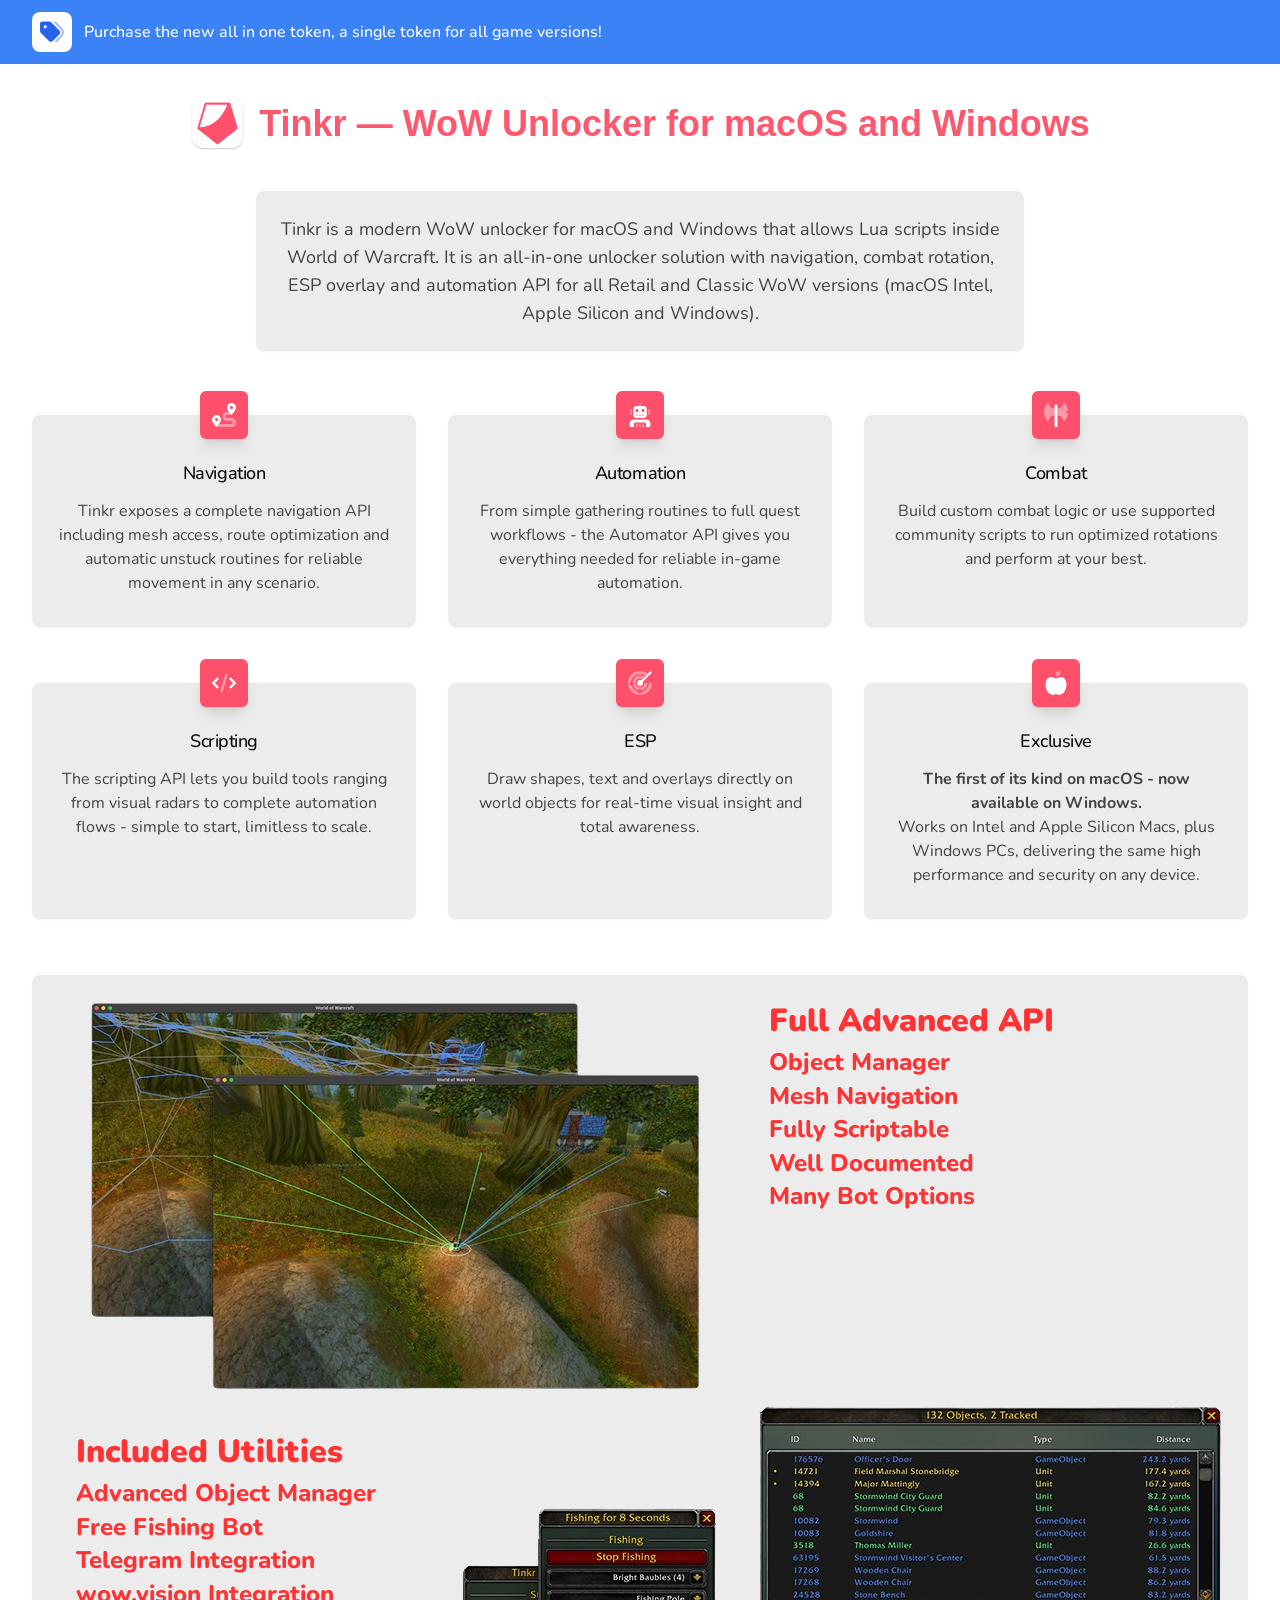
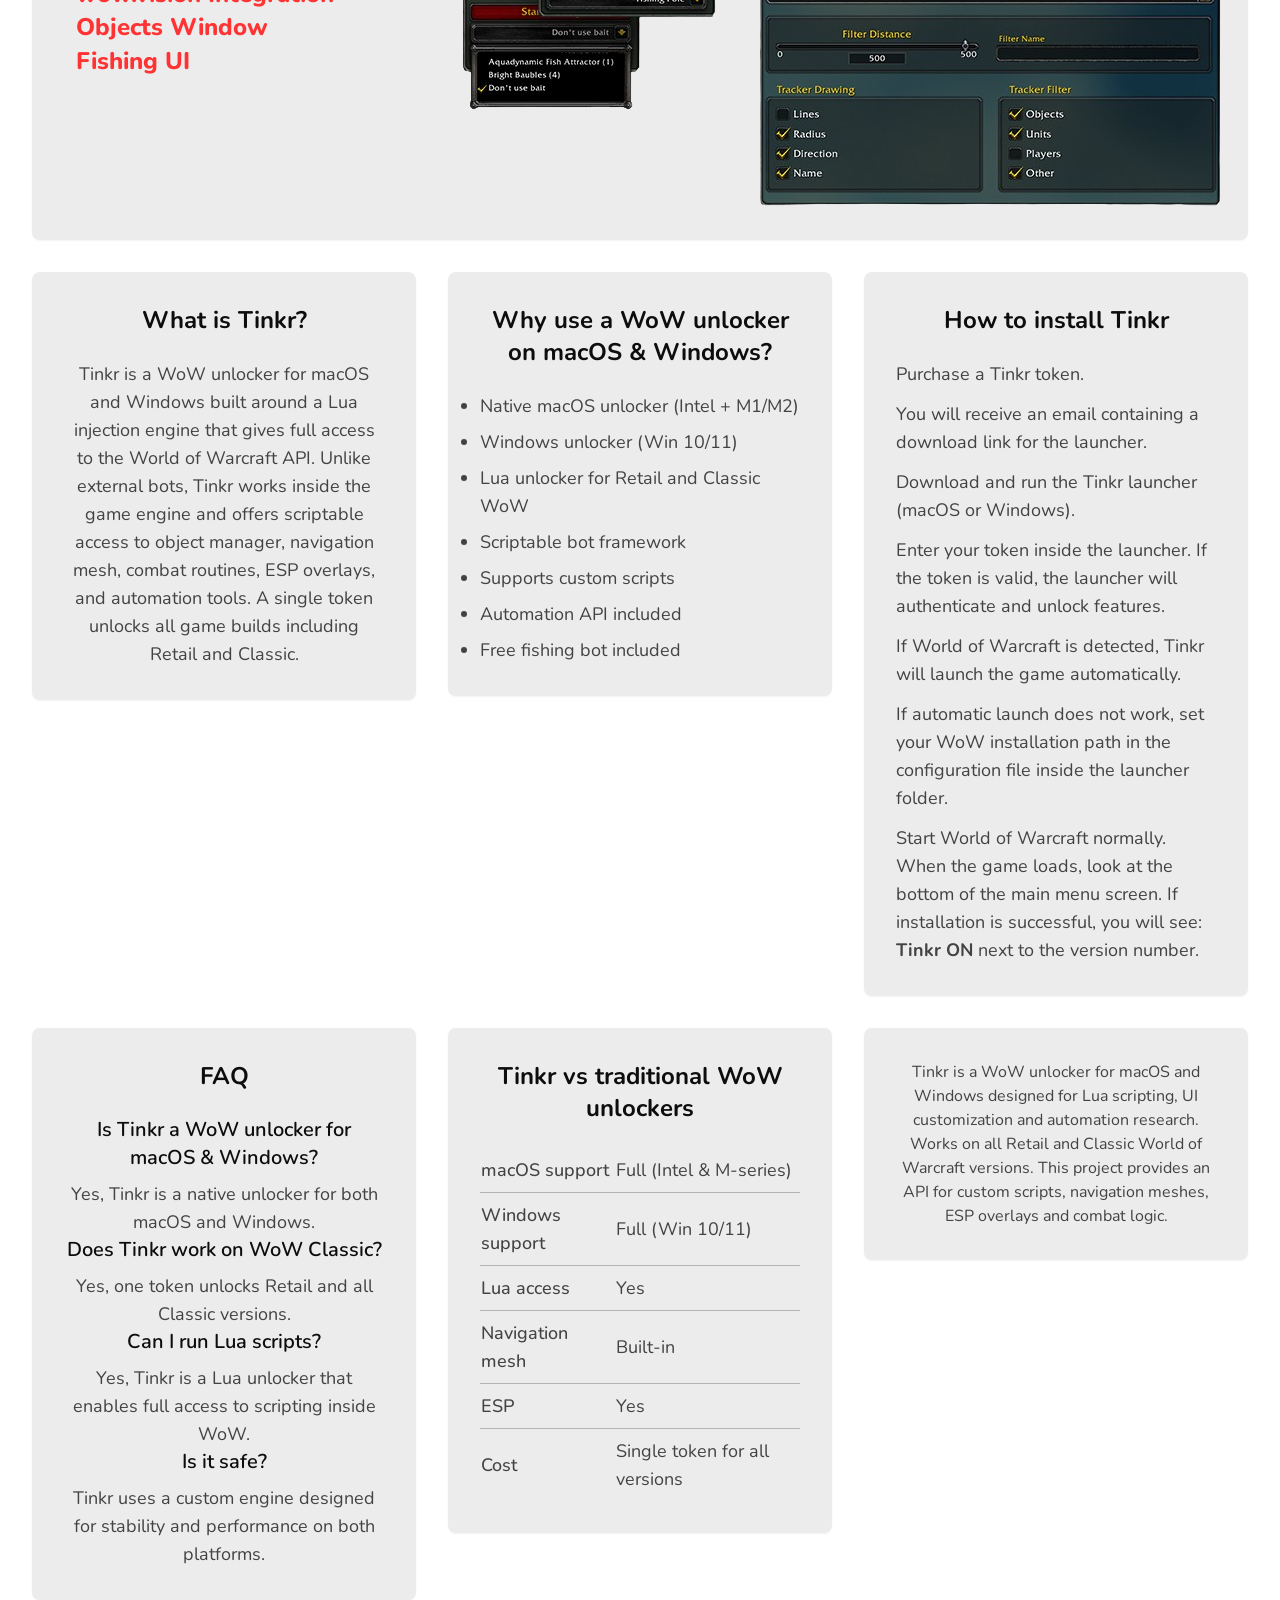
==== commit 6c52015b: "Add files via upload" ====
--- a/index.html
+++ b/index.html
@@ -37,19 +37,10 @@
                         </span>
                     </p>
                 </div>
-                <div class="flex-shrink-0 order-3 w-full mt-2 sm:order-2 sm:mt-0 sm:w-auto">
-                    <a href=""
-                       class="flex items-center justify-center px-4 py-2 text-sm font-bold text-blue-500 bg-white border border-transparent rounded-md shadow-sm dark:text-tdark-400 dark:bg-tdark-800 hover:bg-blue-50 dark:hover:bg-tdark-900">
-                        Purchase Now
-                    </a>
-                </div>
                 <div class="flex-shrink-0 order-2 sm:order-3 sm:ml-3"></div>
             </div>
         </div>
     </div>
-
-
-
 
     <div class="pt-8 pb-10 bg-white dark:bg-tdark-800">
         <div class="max-w-md px-4 mx-auto text-center sm:max-w-3xl sm:px-6 lg:px-8 lg:max-w-7xl">
@@ -499,14 +490,7 @@
 </div>
 
 <div class="pt-6 md:col-span-2 lg:col-span-3">
-                                                    <div class="flow-root text-center">
-                                <div>
-                                    <a class="btn-landing" href="">Get Started Today</a>
-                                </div>
-                                <div class="mt-2">
-                                    <a class="link" href="">Login</a> - <a class="link" href="">Register</a>
-                                </div>
-                            </div>
+                                                    
                                             </div>
                 </div>
             </div>
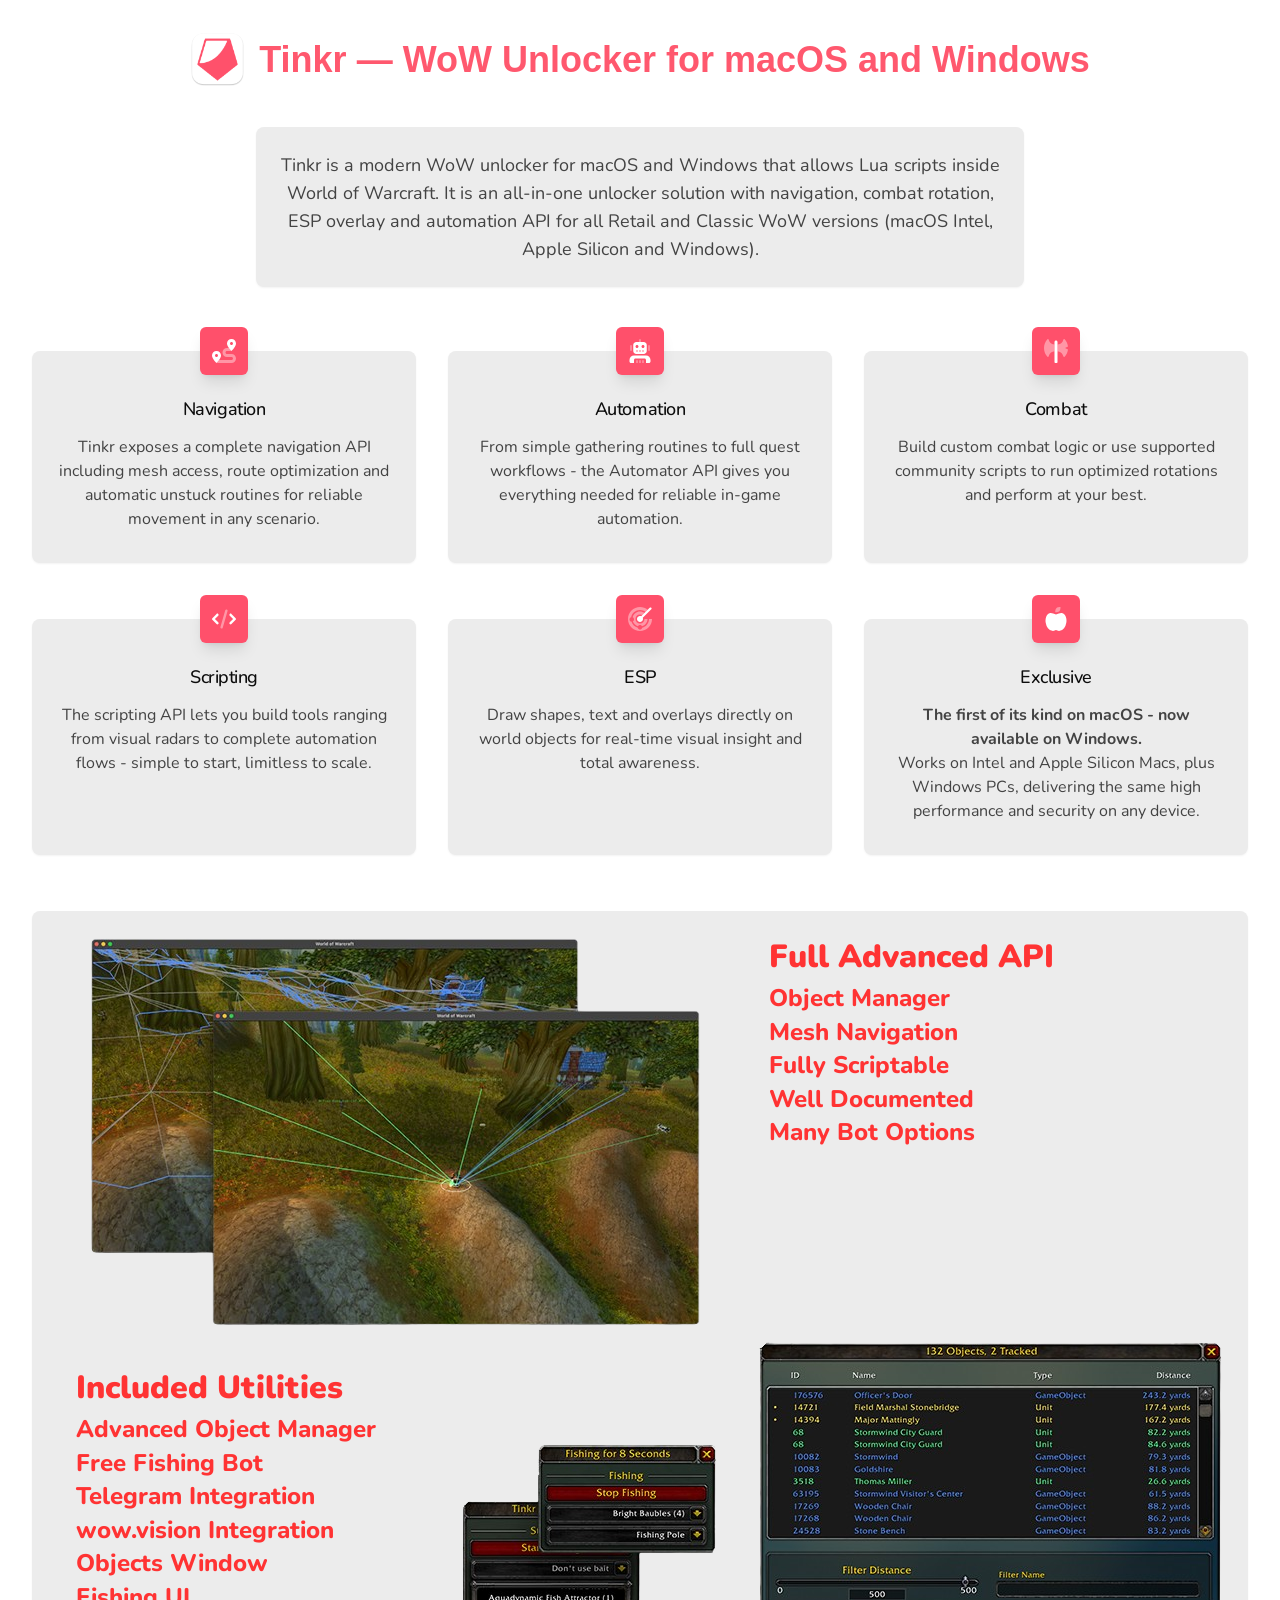
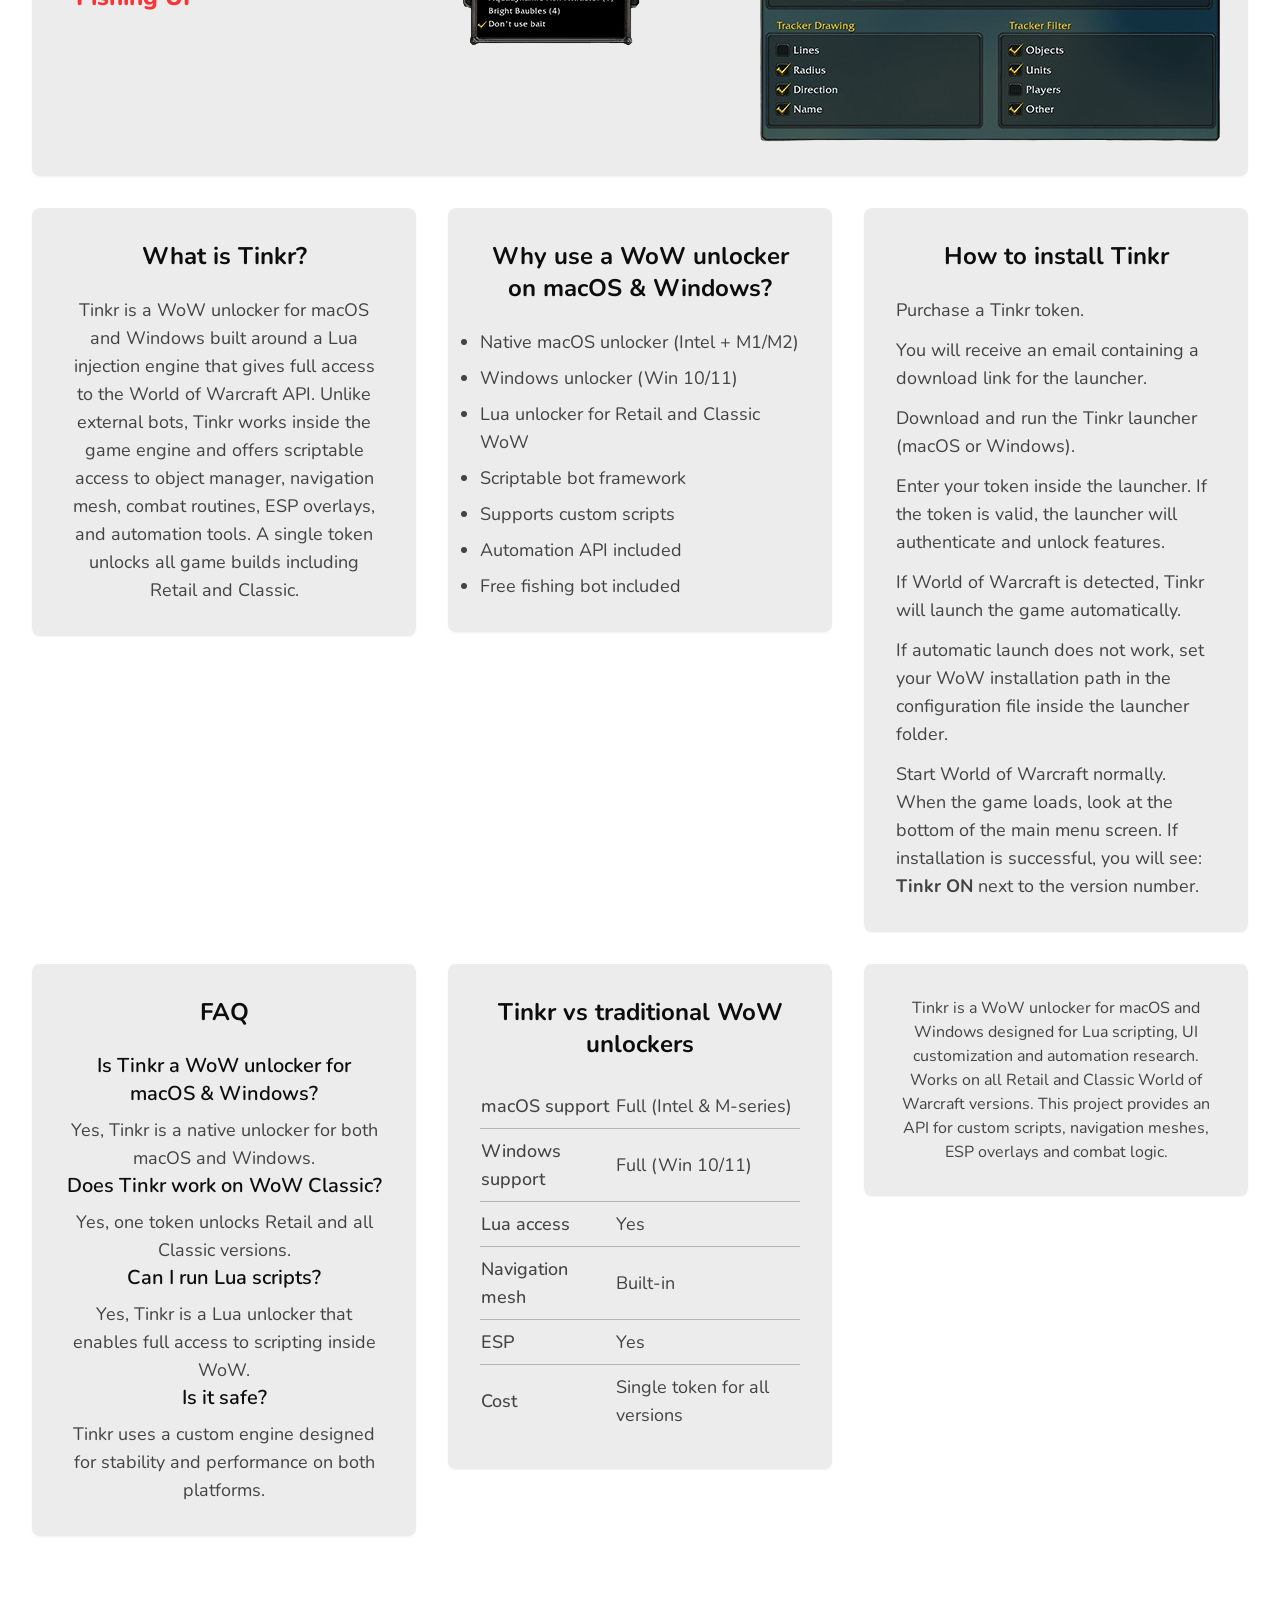
==== commit 2fe06300: "Update index.html" ====
--- a/index.html
+++ b/index.html
@@ -22,25 +22,6 @@
 <body class="font-sans antialiased">
 <div class="min-h-screen">
     <main class="static">
-        <div class="bg-blue-500 dark:bg-tdark-700">
-        <div class="px-3 py-3 mx-auto max-w-7xl sm:px-6 lg:px-8">
-            <div class="flex flex-wrap items-center justify-between">
-                <div class="flex items-center flex-1 w-0">
-                    <span class="flex hidden p-2 text-blue-600 bg-white rounded-lg dark:bg-tdark-800 dark:text-tdark-300 sm:inline">
-                        <svg class="w-6 h-6" fill="currentColor" xmlns="http://www.w3.org/2000/svg" viewBox="0 0 512 512"><defs><style>.fa-secondary{opacity:.4}</style></defs><path class="fa-primary" d="M48 32H197.5C214.5 32 230.7 38.74 242.7 50.75L410.7 218.7C435.7 243.7 435.7 284.3 410.7 309.3L277.3 442.7C252.3 467.7 211.7 467.7 186.7 442.7L18.75 274.7C6.743 262.7 0 246.5 0 229.5V80C0 53.49 21.49 32 48 32L48 32zM112 176C129.7 176 144 161.7 144 144C144 126.3 129.7 112 112 112C94.33 112 80 126.3 80 144C80 161.7 94.33 176 112 176z"/><path class="fa-secondary" d="M311.1 38.93C320.5 29.61 335.7 29.7 344.1 39.13L472.8 168.4C525.1 221.4 525.1 306.6 472.8 359.6L360.8 472.9C351.5 482.3 336.3 482.4 326.9 473.1C317.4 463.8 317.4 448.6 326.7 439.1L438.6 325.9C472.5 291.6 472.5 236.4 438.6 202.1L310.9 72.87C301.5 63.44 301.6 48.25 311.1 38.93V38.93z"/></svg>                    </span>
-                                    <p class="ml-3 font-medium text-white truncate">
-                        <span class="inline md:hidden">
-                            Tinkr All-In-One!
-                        </span>
-                        <span class="hidden md:inline">
-                            Purchase the new all in one token, a single token for all game versions!
-                        </span>
-                    </p>
-                </div>
-                <div class="flex-shrink-0 order-2 sm:order-3 sm:ml-3"></div>
-            </div>
-        </div>
-    </div>
 
     <div class="pt-8 pb-10 bg-white dark:bg-tdark-800">
         <div class="max-w-md px-4 mx-auto text-center sm:max-w-3xl sm:px-6 lg:px-8 lg:max-w-7xl">
@@ -536,4 +517,4 @@
     </main>
 </div>
 </body>
-</html>+</html>
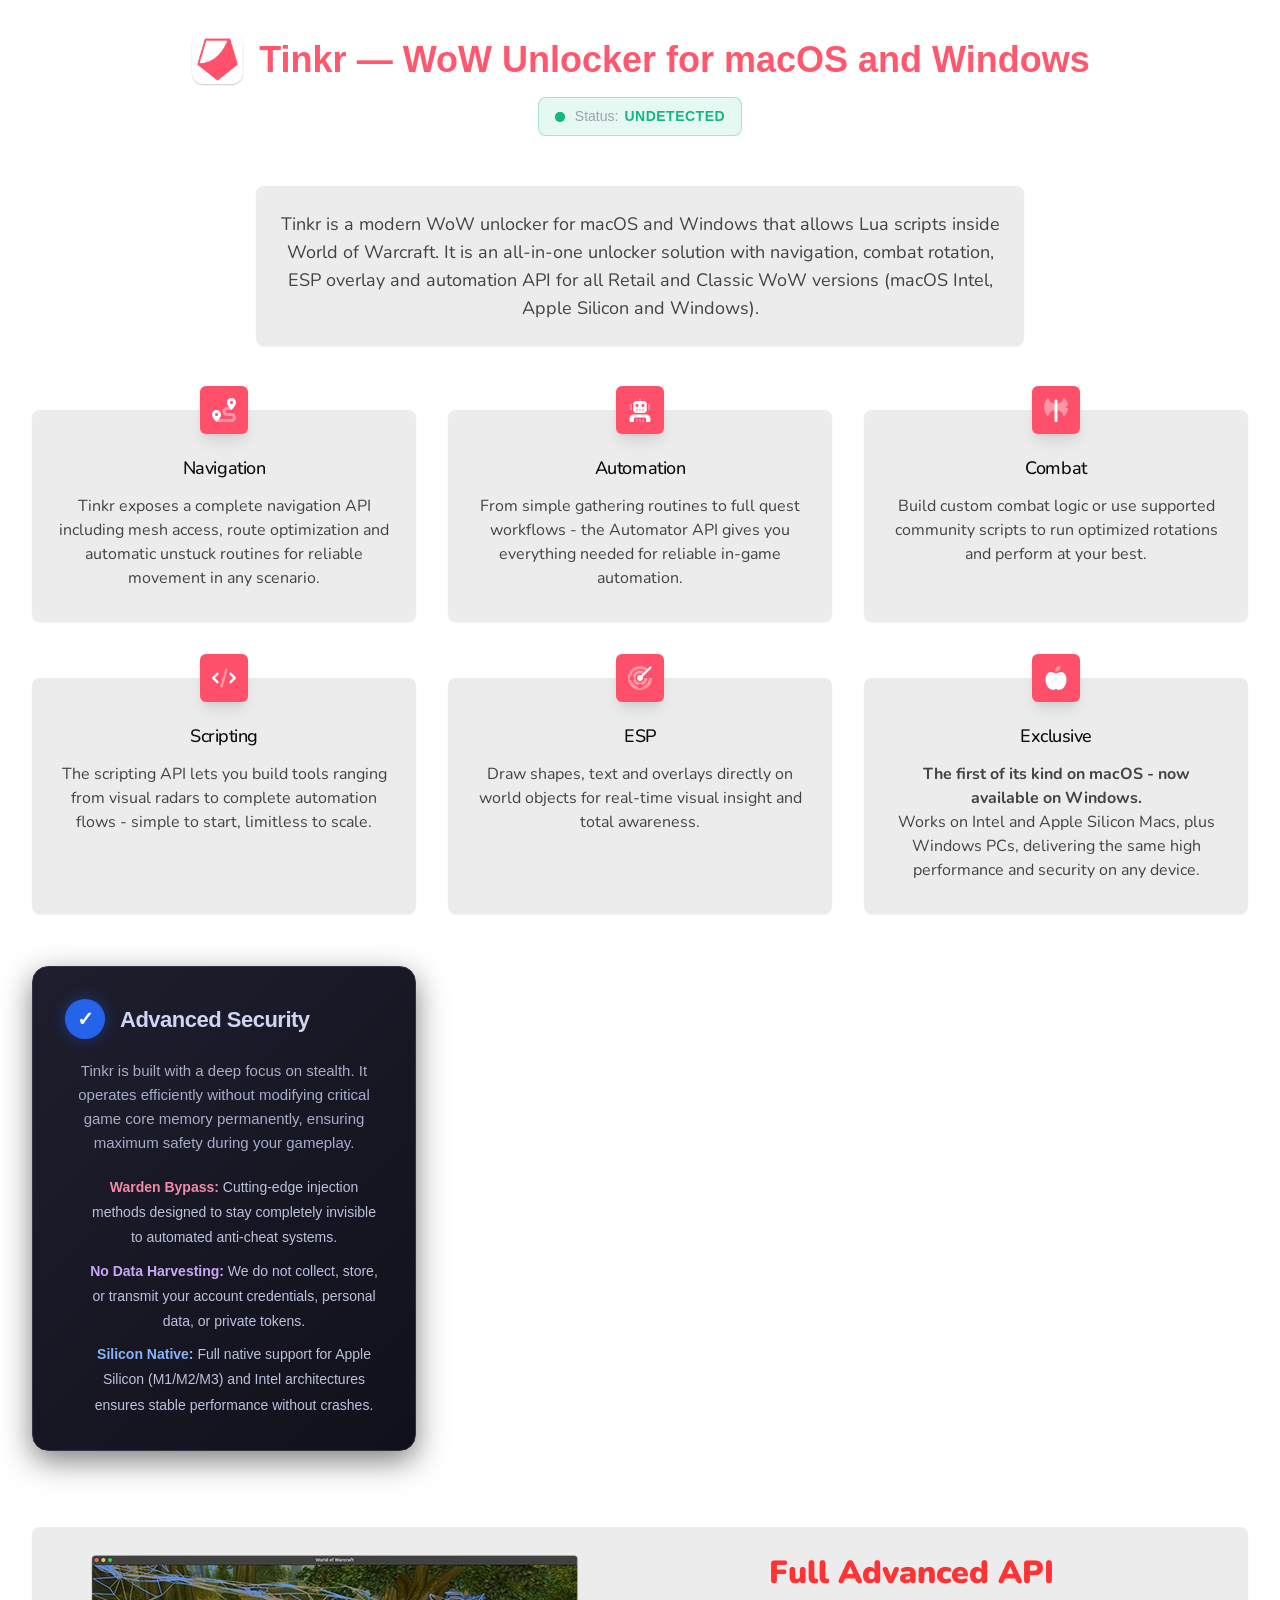
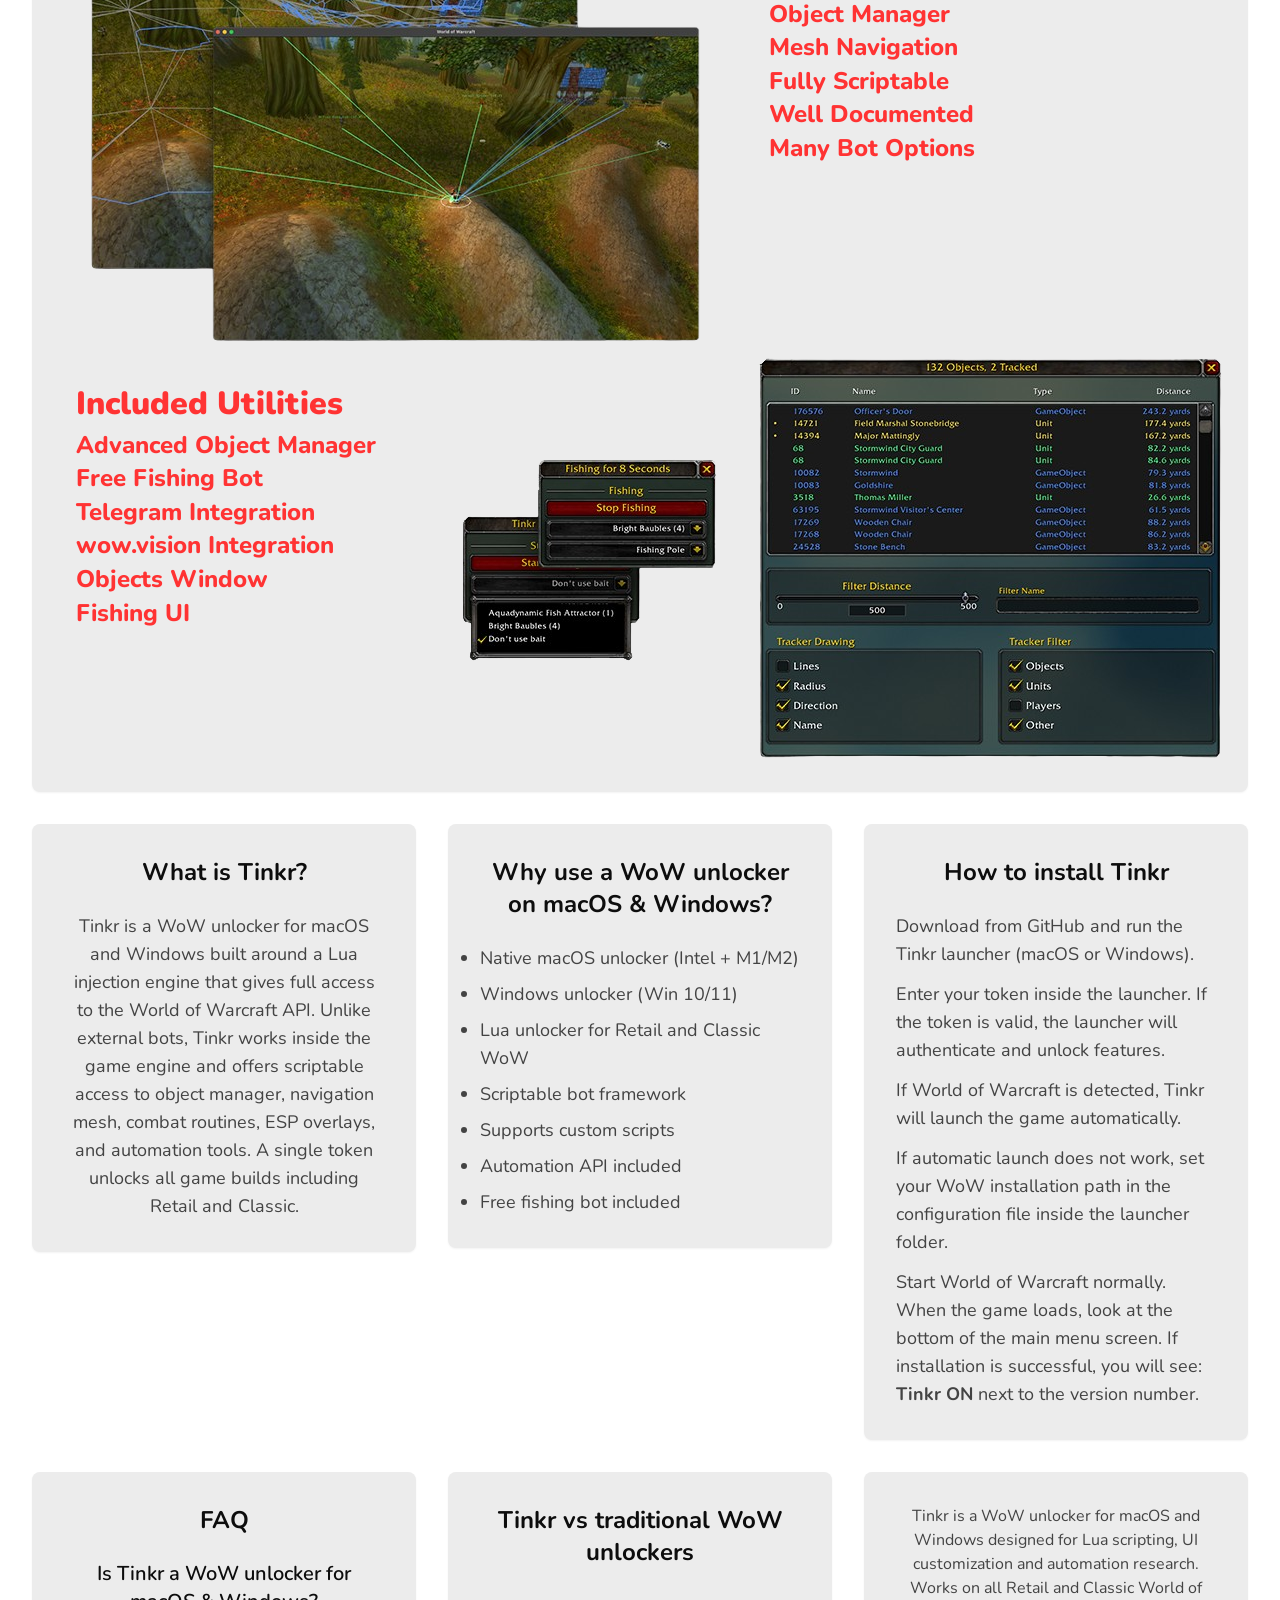
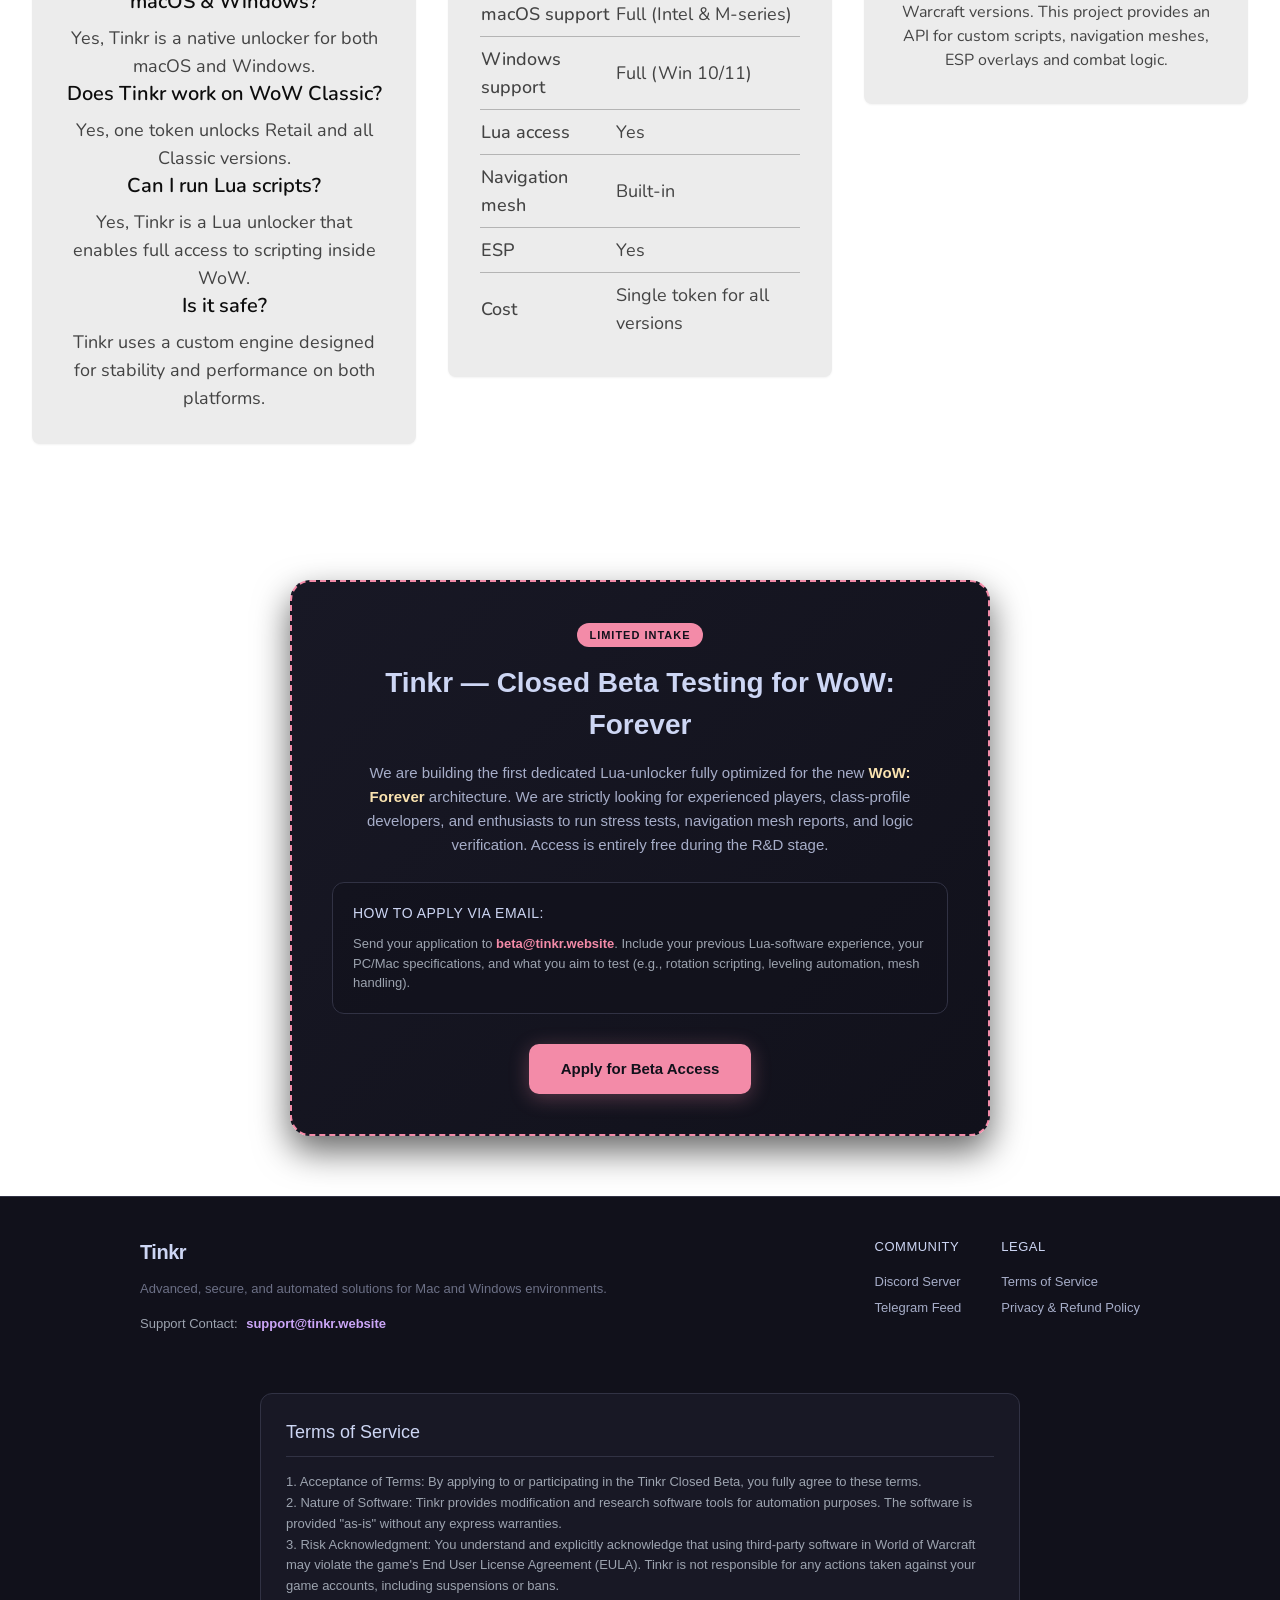
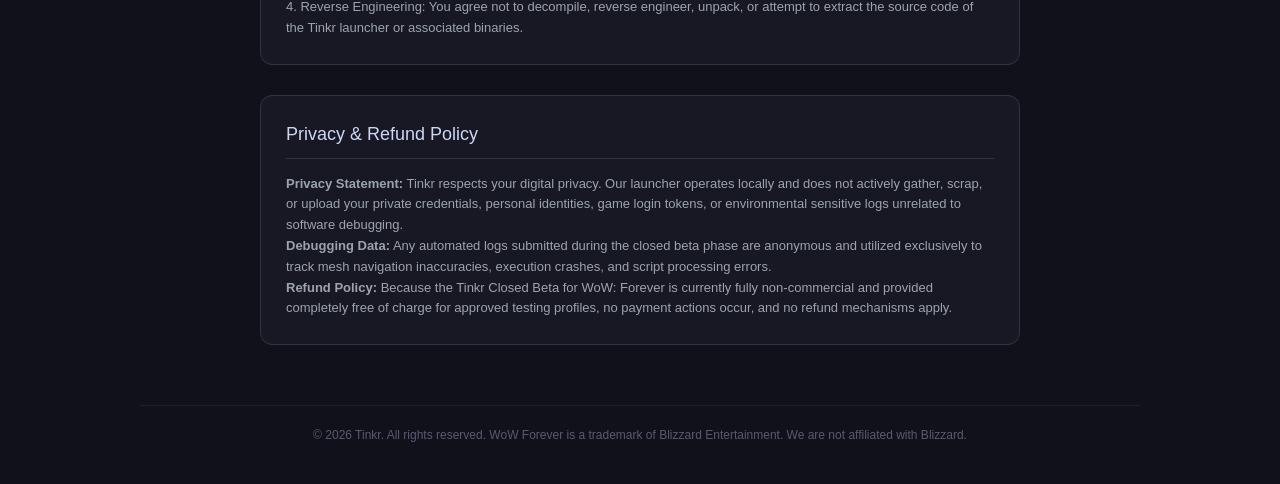
==== commit b2ce7a7a: "Add files via upload" ====
--- a/index.html
+++ b/index.html
@@ -17,12 +17,11 @@
   "url": "https://tinkr.website/"
 }
 </script>
-<link rel="canonical" href="https://tinkr.website/" />
+<link rel="canonical" href="https://tinkr.website" />
 </head>
 <body class="font-sans antialiased">
 <div class="min-h-screen">
     <main class="static">
-
     <div class="pt-8 pb-10 bg-white dark:bg-tdark-800">
         <div class="max-w-md px-4 mx-auto text-center sm:max-w-3xl sm:px-6 lg:px-8 lg:max-w-7xl">
             <div class="lg:text-center">
@@ -48,6 +47,25 @@
 
 </div>
 
+
+<!-- DETECTION STATUS START -->
+<div style="display: inline-flex; align-items: center; background: rgba(16, 185, 129, 0.1); border: 1px solid rgba(16, 185, 129, 0.3); padding: 8px 16px; border-radius: 8px; font-family: 'Segoe UI', Roboto, sans-serif; margin: 10px 0;">
+    <span style="position: relative; display: flex; h: 10px; w: 10px; margin-right: 10px;">
+        <span style="animation: ping 1.5s cubic-bezier(0, 0, 0.2, 1) infinite; position: absolute; inline-size: 10px; block-size: 10px; border-radius: 50%; background-color: #10b981; opacity: 0.75;"></span>
+        <span style="position: relative; display: inline-flex; border-radius: 50%; inline-size: 10px; block-size: 10px; background-color: #10b981;"></span>
+    </span>
+    <span style="color: #9ca3af; font-size: 14px; font-weight: 500; margin-right: 6px;">Status:</span>
+    <span style="color: #10b981; font-size: 14px; font-weight: 700; text-transform: uppercase; letter-spacing: 0.5px;">Undetected</span>
+</div>
+
+<style>
+@keyframes ping {
+    75%, 100% { transform: scale(2.5); opacity: 0; }
+}
+</style>
+<!-- DETECTION STATUS END -->
+
+
 <div class="mt-10">
     <div class="max-w-3xl mx-auto">
         <div class="flow-root px-6 py-6 rounded-lg shadow-sm bg-tdark-50 dark:bg-tdark-700">
@@ -59,10 +77,7 @@
         </div>
     </div>
 </div>
-
-
             </div>
-
             <div class="mt-10 text-center">
                 <div class="grid grid-cols-1 gap-8 sm:grid-cols-2 lg:grid-cols-3">
                     <div class="pt-6">
@@ -92,7 +107,6 @@
                                 <h3 class="mt-5 text-lg font-medium tracking-tight text-tdark-900 dark:text-tdark-200">Automation</h3>
                                 <p class="mt-3 text-base text-tdark-500 dark:text-tdark-300">
                                     From simple gathering routines to full quest workflows - the Automator API gives you everything needed for reliable in-game automation.
-
                                 </p>
                             </div>
                         </div>
@@ -163,6 +177,27 @@
                         </div>
                     </div>
 
+
+
+                    <!-- SECURITY SECTION START -->
+<div style="background: linear-gradient(135deg, #1e1e2e 0%, #11111b 100%); border: 1px solid #313244; border-radius: 16px; padding: 32px; max-width: 600px; margin: 20px auto; font-family: 'Segoe UI', Roboto, sans-serif; box-shadow: 0 10px 30px rgba(0,0,0,0.5);">
+    <div style="display: flex; align-items: center; margin-bottom: 20px;">
+        <div style="background: #2563eb; color: white; border-radius: 50%; width: 40px; height: 40px; display: flex; align-items: center; justify-content: center; font-size: 20px; font-weight: bold; margin-right: 15px; box-shadow: 0 0 15px rgba(37, 99, 235, 0.4);">✓</div>
+        <h3 style="color: #cdd6f4; margin: 0; font-size: 22px; font-weight: 700; letter-spacing: -0.5px;">Advanced Security</h3>
+    </div>
+    <p style="color: #a6adc8; font-size: 15px; line-height: 1.6; margin-top: 0; margin-bottom: 20px;">
+        Tinkr is built with a deep focus on stealth. It operates efficiently without modifying critical game core memory permanently, ensuring maximum safety during your gameplay.
+    </p>
+    <ul style="margin: 0; padding-left: 20px; color: #bac2de; font-size: 14px; line-height: 1.8;">
+        <li style="margin-bottom: 8px;"><strong style="color: #f38ba8;">Warden Bypass:</strong> Cutting-edge injection methods designed to stay completely invisible to automated anti-cheat systems.</li>
+        <li style="margin-bottom: 8px;"><strong style="color: #cba6f7;">No Data Harvesting:</strong> We do not collect, store, or transmit your account credentials, personal data, or private tokens.</li>
+        <li style="margin-bottom: 0;"><strong style="color: #89b4fa;">Silicon Native:</strong> Full native support for Apple Silicon (M1/M2/M3) and Intel architectures ensures stable performance without crashes.</li>
+    </ul>
+</div>
+<!-- SECURITY SECTION END -->
+
+
+
 <div class="pt-6 md:col-span-2 lg:col-span-3">
   <div class="flow-root h-full px-6 pb-8 rounded-lg shadow-sm bg-tdark-50 dark:bg-tdark-700">
 
@@ -365,23 +400,12 @@
       </h2>
 
       <ol class="text-lg text-tdark-500 dark:text-tdark-300 leading-relaxed space-y-3 list-decimal max-w-2xl mx-auto text-left">
-
-        <li>Purchase a Tinkr token.</li>
-
-        <li>You will receive an email containing a download link for the launcher.</li>
-
-        <li>Download and run the Tinkr launcher (macOS or Windows).</li>
-
+        <li>Download from GitHub and run the Tinkr launcher (macOS or Windows).</li>
         <li>Enter your token inside the launcher. If the token is valid, the launcher will authenticate and unlock features.</li>
-
         <li>If World of Warcraft is detected, Tinkr will launch the game automatically.</li>
-
         <li>If automatic launch does not work, set your WoW installation path in the configuration file inside the launcher folder.</li>
-
         <li>Start World of Warcraft normally. When the game loads, look at the bottom of the main menu screen. If installation is successful, you will see: <strong>Tinkr ON</strong> next to the version number.</li>
-
       </ol>
-
     </div>
   </div>
 </div>
@@ -396,7 +420,6 @@
       </h2>
 
       <div class="space-y-8">
-
         <div>
           <h3 class="text-xl font-semibold text-tdark-900 dark:text-tdark-200">Is Tinkr a WoW unlocker for macOS & Windows?</h3>
           <p class="mt-2 text-lg text-tdark-500 dark:text-tdark-300 leading-relaxed">
@@ -516,5 +539,97 @@
         </div>
     </main>
 </div>
+
+<!-- CLOSED BETA SECTION START -->
+<div style="background: linear-gradient(135deg, #181825 0%, #11111b 100%); border: 2px dashed #f38ba8; border-radius: 20px; padding: 40px; max-width: 700px; margin: 40px auto; text-align: center; font-family: 'Segoe UI', Roboto, sans-serif; box-shadow: 0 15px 35px rgba(0,0,0,0.6);">
+    <span style="background: #f38ba8; color: #11111b; font-size: 11px; font-weight: 800; text-transform: uppercase; padding: 4px 12px; border-radius: 50px; letter-spacing: 1px; display: inline-block; margin-bottom: 15px;">Limited Intake</span>
+    <h2 style="color: #cdd6f4; margin: 0 0 15px 0; font-size: 28px; font-weight: 800;">Tinkr — Closed Beta Testing for WoW: Forever</h2>
+    <p style="color: #a6adc8; font-size: 15px; line-height: 1.6; max-width: 550px; margin: 0 auto 25px auto;">
+        We are building the first dedicated Lua-unlocker fully optimized for the new <span style="color: #f9e2af; font-weight: 600;">WoW: Forever</span> architecture. We are strictly looking for experienced players, class-profile developers, and enthusiasts to run stress tests, navigation mesh reports, and logic verification. Access is entirely free during the R&D stage.
+    </p>
+    
+    <div style="background: rgba(17, 17, 27, 0.6); border: 1px solid #313244; border-radius: 12px; padding: 20px; margin-bottom: 30px; text-align: left;">
+        <h4 style="color: #cdd6f4; margin: 0 0 10px 0; font-size: 14px; text-transform: uppercase; letter-spacing: 0.5px;">How to apply via Email:</h4>
+        <p style="color: #9ca3af; font-size: 13px; line-height: 1.5; margin: 0;">
+            Send your application to <a href="mailto:beta@tinkr.website" style="color: #f38ba8; text-decoration: none; font-weight: 600;">beta@tinkr.website</a>. Include your previous Lua-software experience, your PC/Mac specifications, and what you aim to test (e.g., rotation scripting, leveling automation, mesh handling).
+        </p>
+    </div>
+
+    <a href="mailto:beta@tinkr.website?subject=Tinkr%20WoW%20Forever%20Beta%20Application" style="display: inline-block; background: #f38ba8; color: #11111b; font-weight: 700; font-size: 15px; text-decoration: none; padding: 14px 32px; border-radius: 10px; transition: all 0.2s ease; box-shadow: 0 4px 20px rgba(243, 139, 168, 0.3);">
+        Apply for Beta Access
+    </a>
+</div>
+<!-- CLOSED BETA SECTION END -->
+
+<!-- FOOTER START -->
+<footer style="background: #11111b; border-top: 1px solid #313244; padding: 40px 20px; font-family: 'Segoe UI', Roboto, sans-serif; color: #a6adc8; font-size: 14px; margin-top: 60px;">
+    <div style="max-width: 1000px; margin: 0 auto; display: flex; flex-wrap: wrap; justify-content: space-between; align-items: flex-start; gap: 30px;">
+        
+        <!-- Brand & Support Column -->
+        <div style="flex: 1; min-width: 250px;">
+            <div style="color: #cdd6f4; font-weight: 800; font-size: 20px; margin-bottom: 12px; letter-spacing: -0.5px;">Tinkr</div>
+            <p style="font-size: 13px; line-height: 1.5; color: #6c7086; margin: 0 0 15px 0;">Advanced, secure, and automated solutions for Mac and Windows environments.</p>
+            <div style="font-size: 13px;">
+                <span style="color: #9ca3af;">Support Contact:</span> 
+                <a href="mailto:support@tinkr.website" style="color: #cba6f7; text-decoration: none; font-weight: 600; margin-left: 5px;">support@tinkr.website</a>
+            </div>
+        </div>
+
+        <!-- Links Column -->
+        <div style="display: flex; gap: 40px;">
+            <div>
+                <h5 style="color: #cdd6f4; margin: 0 0 12px 0; font-size: 13px; text-transform: uppercase; letter-spacing: 0.5px;">Community</h5>
+                <ul style="list-style: none; padding: 0; margin: 0; font-size: 13px; line-height: 2;">
+                    <li><a href="#" style="color: #a6adc8; text-decoration: none;">Discord Server</a></li>
+                    <li><a href="#" style="color: #a6adc8; text-decoration: none;">Telegram Feed</a></li>
+                </ul>
+            </div>
+            <div>
+                <h5 style="color: #cdd6f4; margin: 0 0 12px 0; font-size: 13px; text-transform: uppercase; letter-spacing: 0.5px;">Legal</h5>
+                <ul style="list-style: none; padding: 0; margin: 0; font-size: 13px; line-height: 2;">
+                    <li><a href="#terms" style="color: #a6adc8; text-decoration: none; transition: color 0.2s;">Terms of Service</a></li>
+                    <li><a href="#policy" style="color: #a6adc8; text-decoration: none; transition: color 0.2s;">Privacy & Refund Policy</a></li>
+                </ul>
+            </div>
+        </div>
+    </div>
+
+
+    <!-- LEGAL DOCUMENTS SECTION START -->
+<div style="max-width: 800px; margin: 60px auto; padding: 0 20px; font-family: 'Segoe UI', Roboto, sans-serif; color: #a6adc8;">
+    
+    <!-- Terms of Service Box -->
+    <div id="terms" style="background: #181825; border: 1px solid #313244; border-radius: 12px; padding: 25px; margin-bottom: 30px; scroll-margin-top: 20px;">
+        <h3 style="color: #cdd6f4; margin-top: 0; margin-bottom: 15px; font-size: 18px; border-bottom: 1px solid #313244; padding-bottom: 10px;">Terms of Service</h3>
+        <div style="font-size: 13px; line-height: 1.6; max-height: 200px; overflow-y: auto; color: #9ca3af; padding-right: 10px;">
+            <p>1. Acceptance of Terms: By applying to or participating in the Tinkr Closed Beta, you fully agree to these terms.</p>
+            <p>2. Nature of Software: Tinkr provides modification and research software tools for automation purposes. The software is provided "as-is" without any express warranties.</p>
+            <p>3. Risk Acknowledgment: You understand and explicitly acknowledge that using third-party software in World of Warcraft may violate the game's End User License Agreement (EULA). Tinkr is not responsible for any actions taken against your game accounts, including suspensions or bans.</p>
+            <p>4. Reverse Engineering: You agree not to decompile, reverse engineer, unpack, or attempt to extract the source code of the Tinkr launcher or associated binaries.</p>
+        </div>
+    </div>
+
+    <!-- Privacy & Refund Policy Box -->
+    <div id="policy" style="background: #181825; border: 1px solid #313244; border-radius: 12px; padding: 25px; scroll-margin-top: 20px;">
+        <h3 style="color: #cdd6f4; margin-top: 0; margin-bottom: 15px; font-size: 18px; border-bottom: 1px solid #313244; padding-bottom: 10px;">Privacy & Refund Policy</h3>
+        <div style="font-size: 13px; line-height: 1.6; max-height: 200px; overflow-y: auto; color: #9ca3af; padding-right: 10px;">
+            <p><strong>Privacy Statement:</strong> Tinkr respects your digital privacy. Our launcher operates locally and does not actively gather, scrap, or upload your private credentials, personal identities, game login tokens, or environmental sensitive logs unrelated to software debugging.</p>
+            <p><strong>Debugging Data:</strong> Any automated logs submitted during the closed beta phase are anonymous and utilized exclusively to track mesh navigation inaccuracies, execution crashes, and script processing errors.</p>
+            <p><strong>Refund Policy:</strong> Because the Tinkr Closed Beta for WoW: Forever is currently fully non-commercial and provided completely free of charge for approved testing profiles, no payment actions occur, and no refund mechanisms apply.</p>
+        </div>
+    </div>
+
+</div>
+<!-- LEGAL DOCUMENTS SECTION END -->
+    
+    <div style="max-width: 1000px; margin: 30px auto 0 auto; padding-top: 20px; border-top: 1px solid rgba(49, 50, 68, 0.4); text-align: center; font-size: 12px; color: #585b70;">
+        &copy; 2026 Tinkr. All rights reserved. WoW Forever is a trademark of Blizzard Entertainment. We are not affiliated with Blizzard.
+    </div>
+</footer>
+<!-- FOOTER END -->
+
+
+
+
 </body>
-</html>
+</html>
